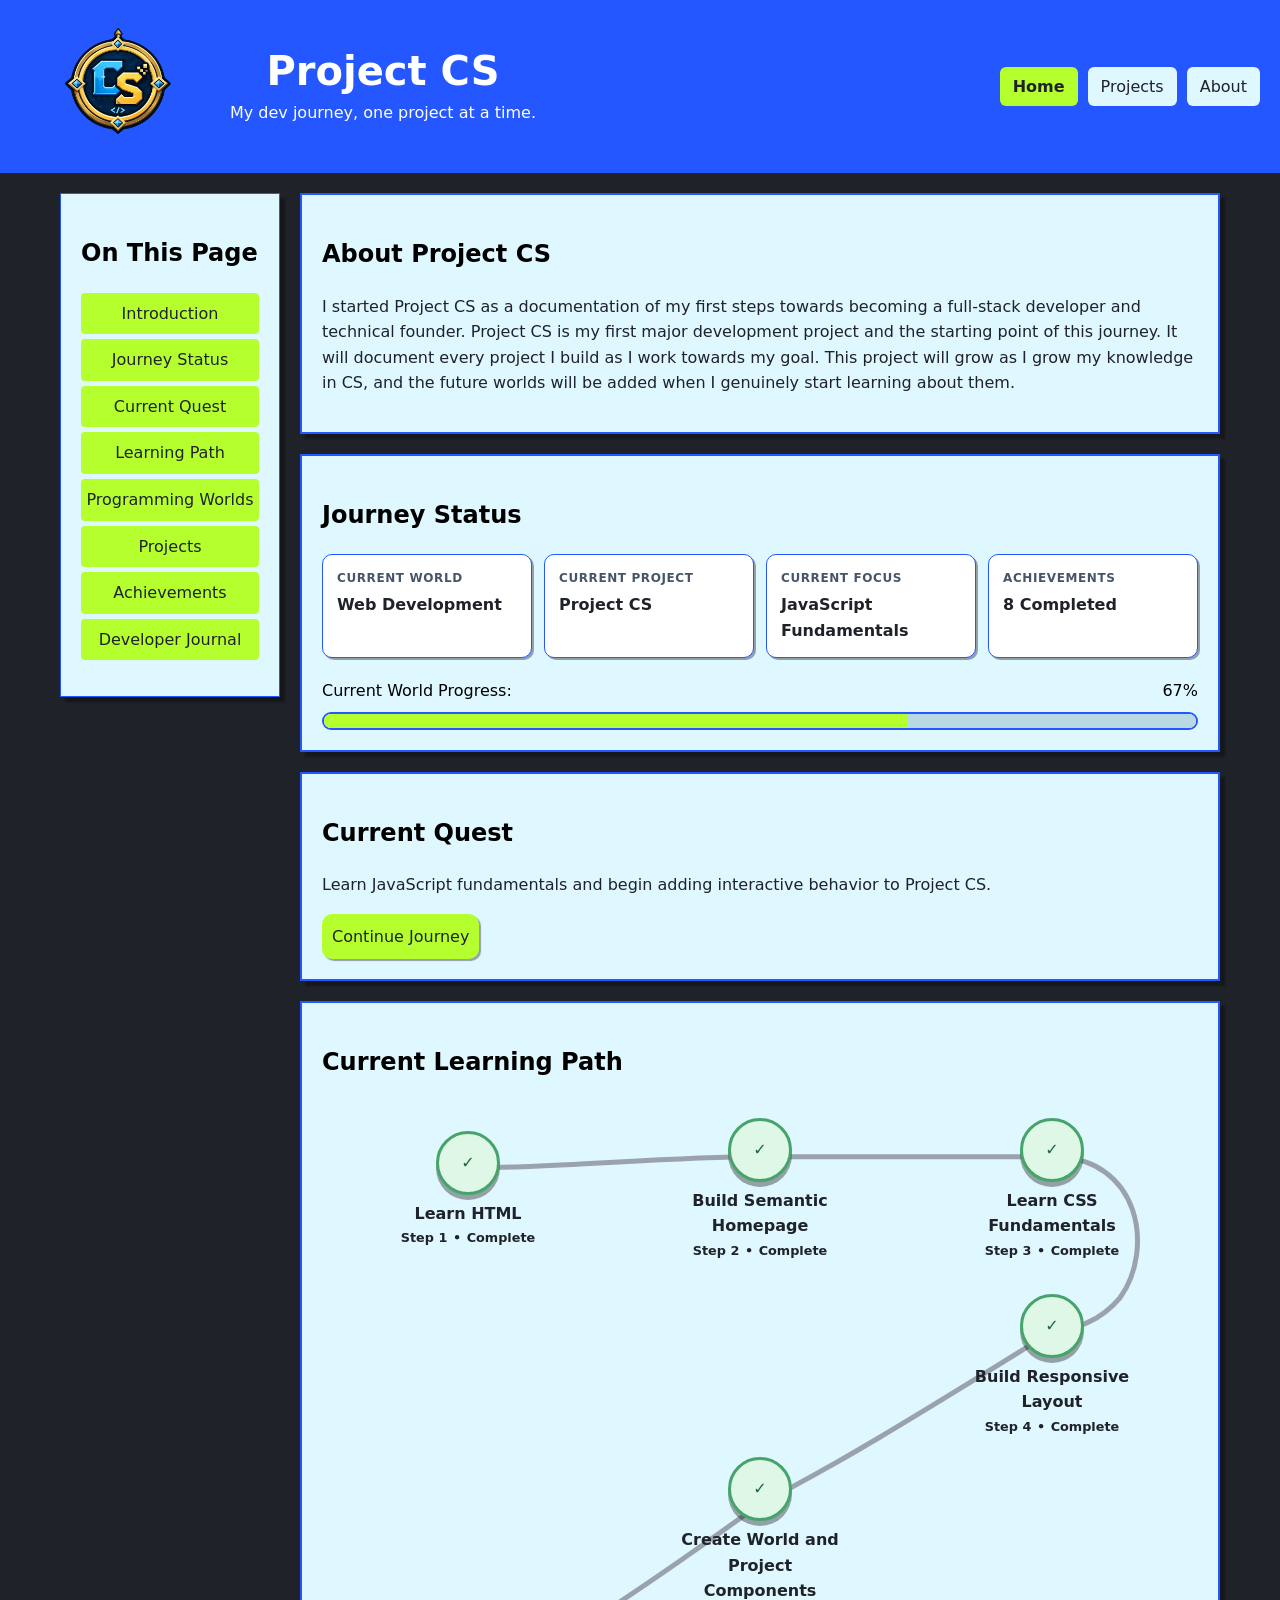
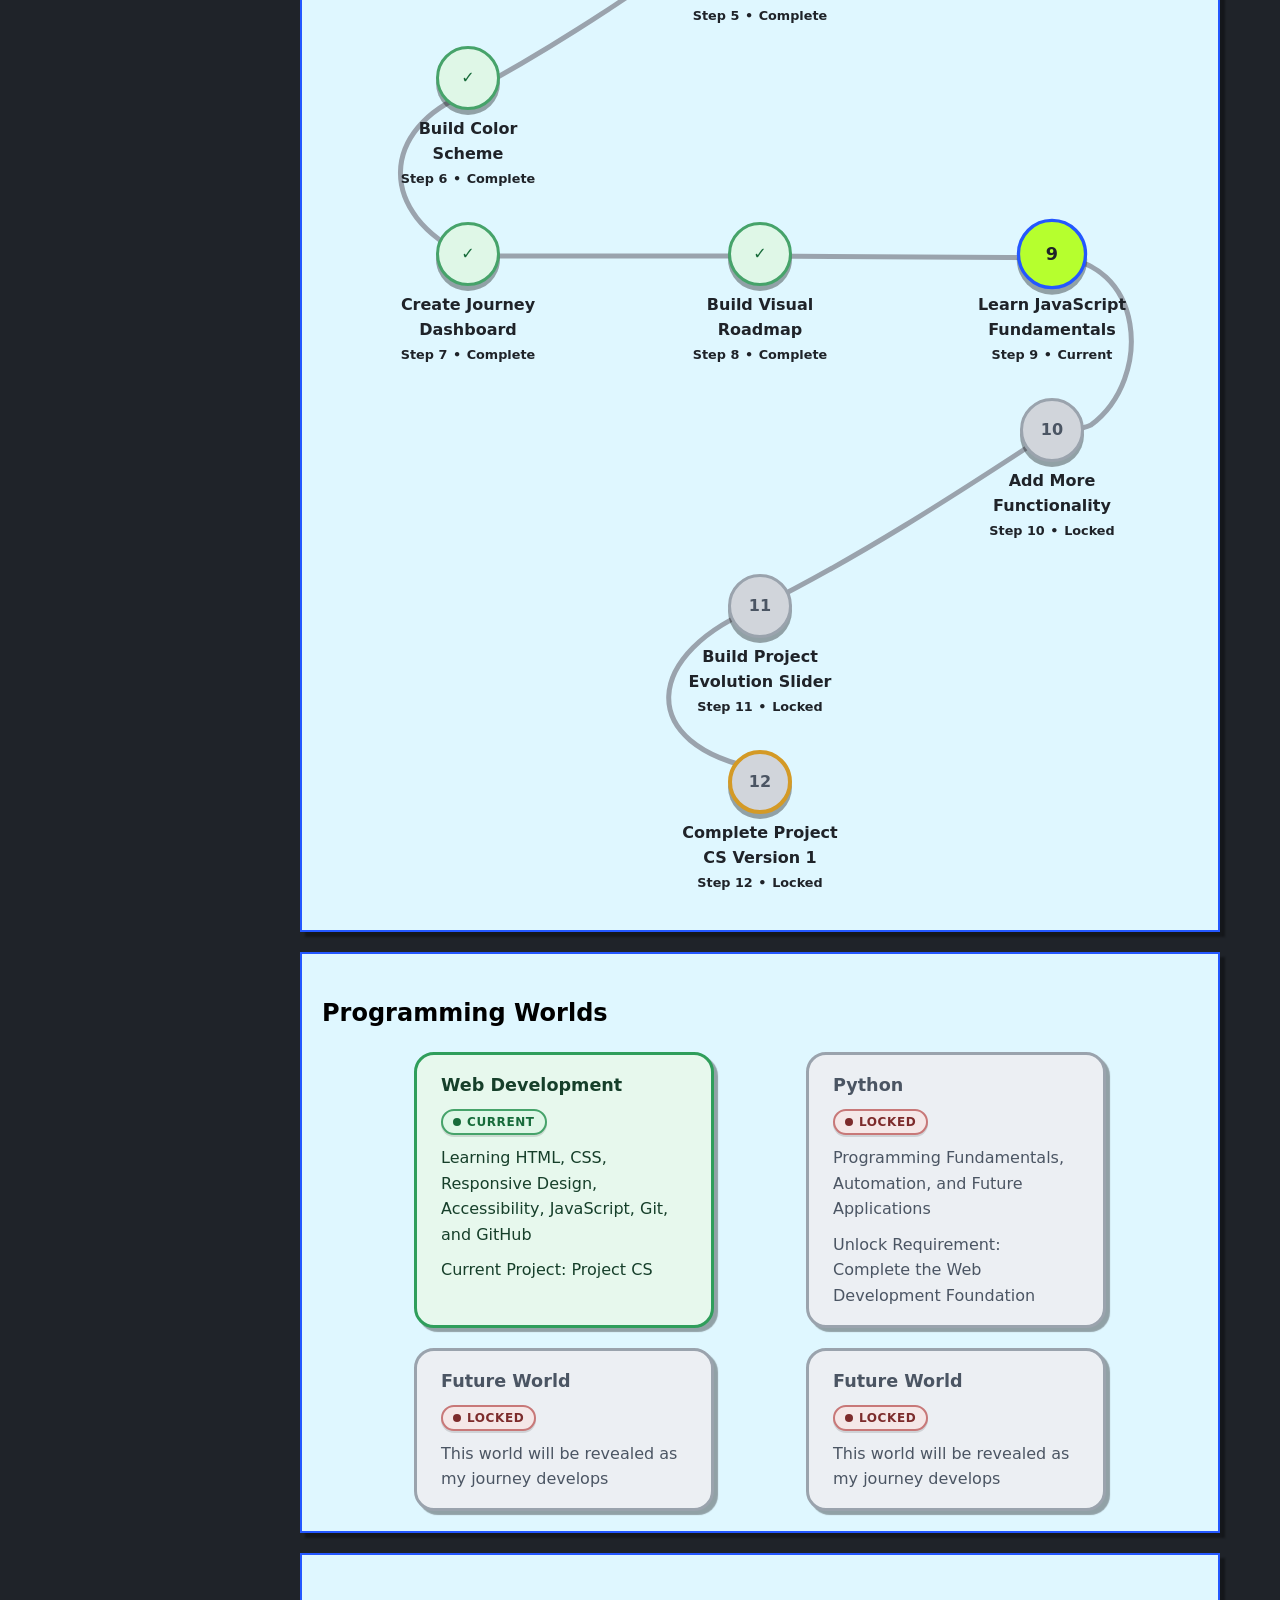
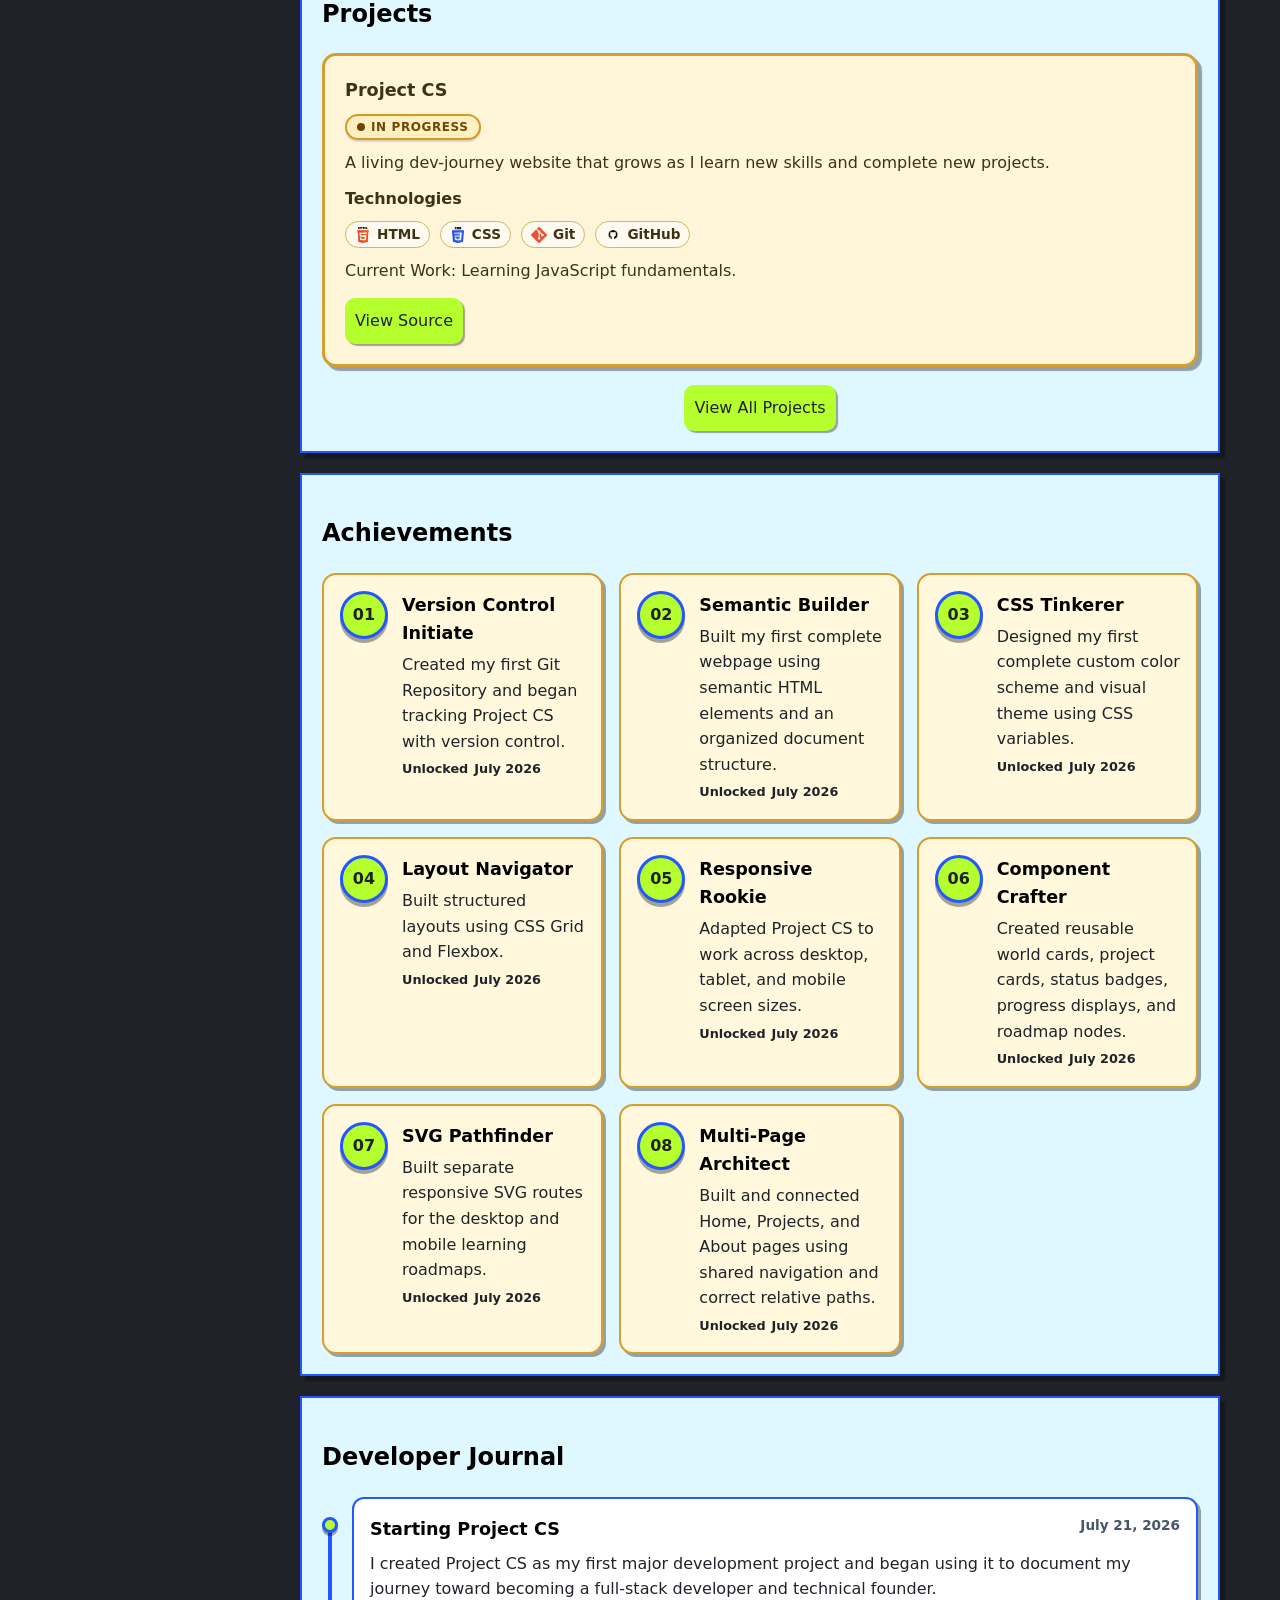
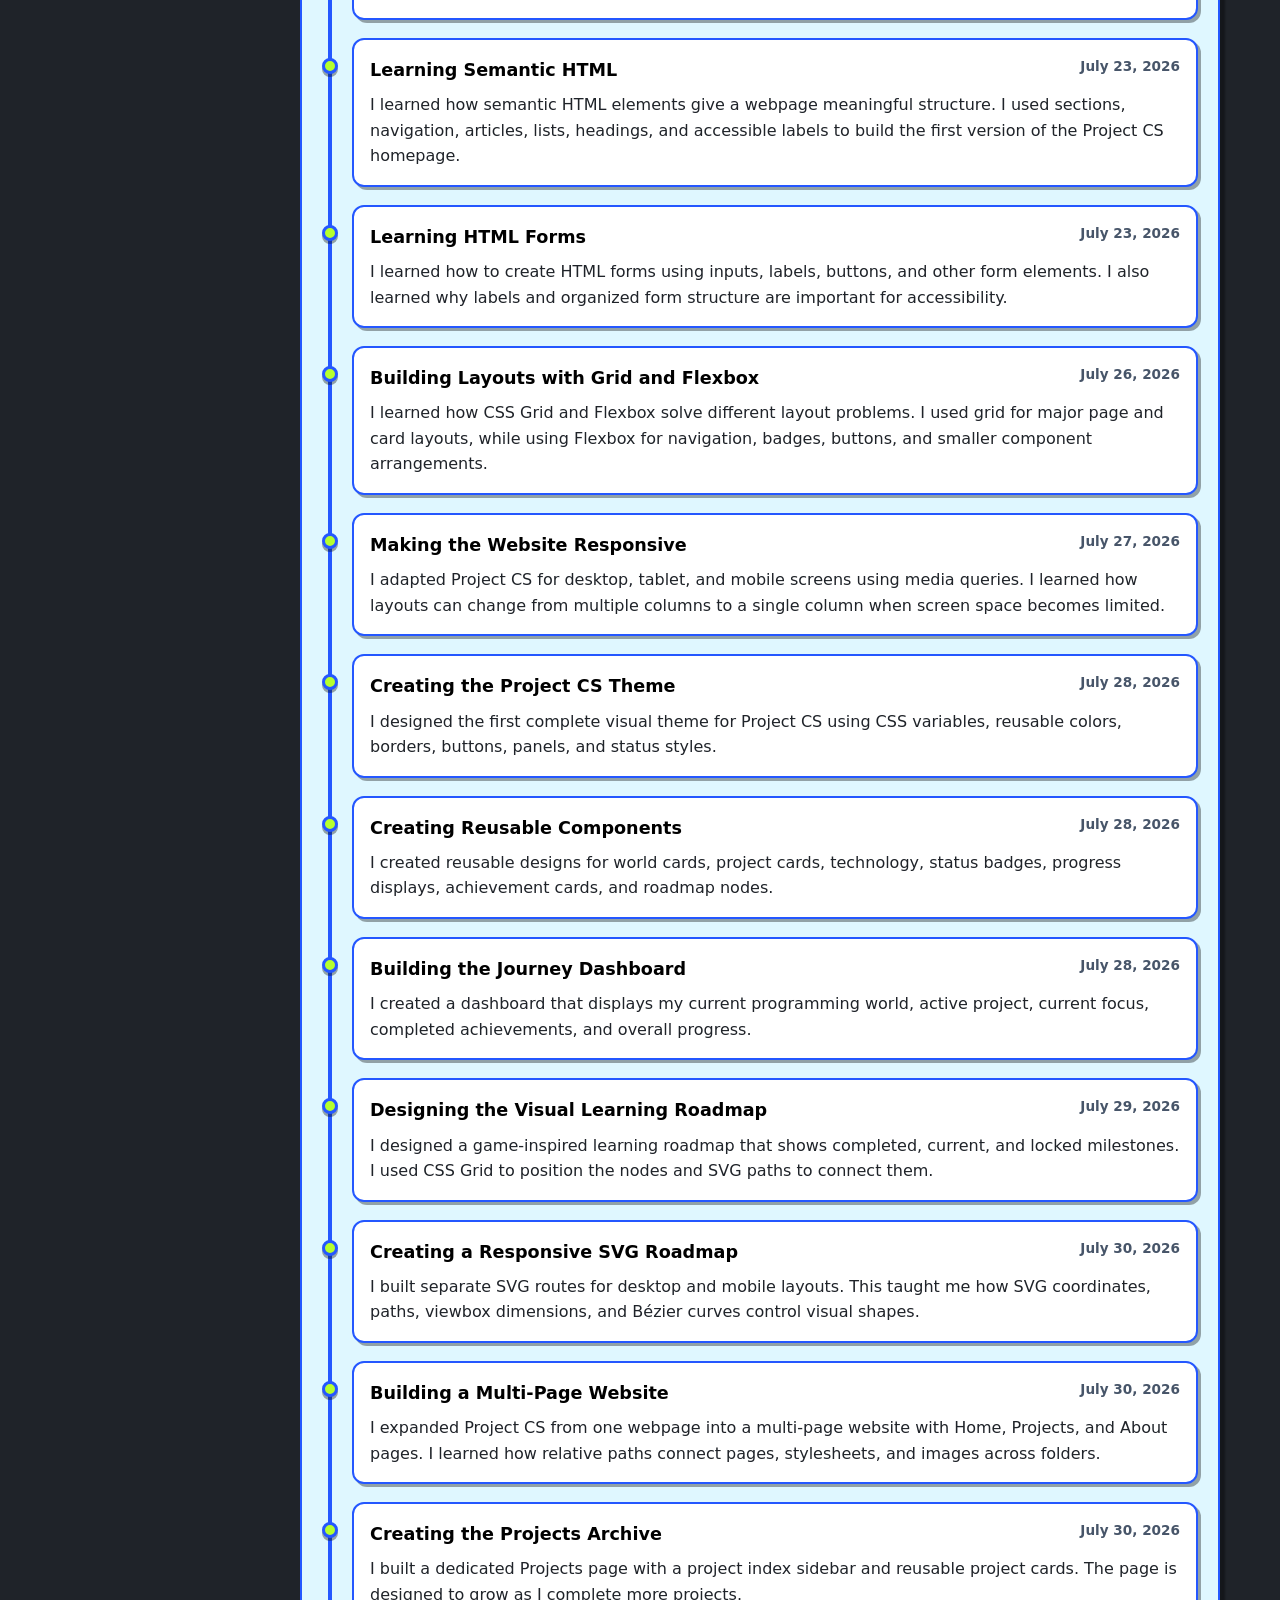
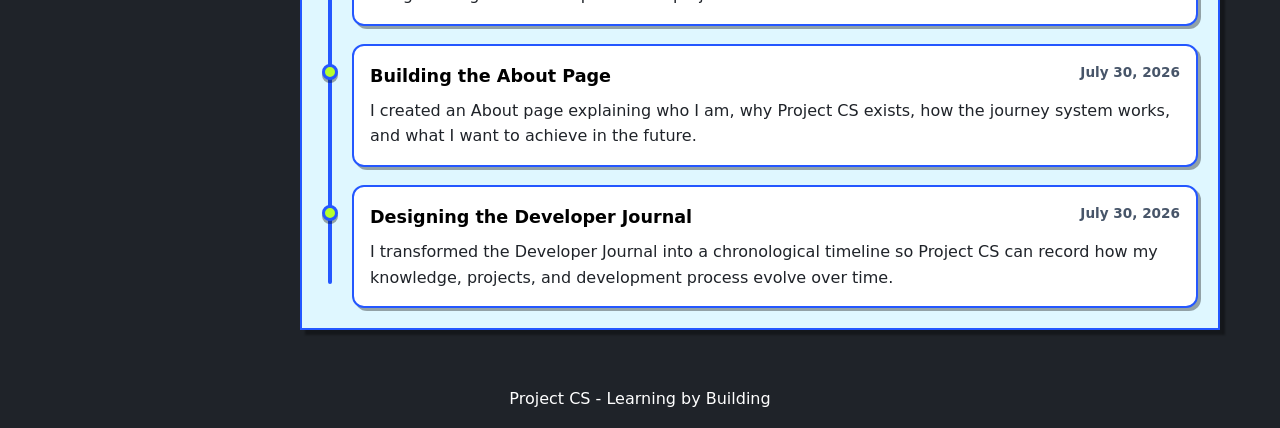
==== index.html @ 3946f55a "Working on making homepage fully data-driven." ====
<!doctype html>
<html lang="en">
  <head>
    <meta charset="UTF-8" />
    <meta name="viewport" content="width=device-width, initial-scale=1.0" />
    <link rel="stylesheet" href="css/style.css" />
    <script src="js/main.js" defer></script>
    <title>Project CS - Home</title>
  </head>
  <body>
    <a class="skip-link" href="#main-content">Skip to main content</a>
    <header class="site-header">
      <div class="brand-wrapper">
        <img
          src="assets/images/project-cs-logo.png"
          alt="Project CS Logo"
          class="logo"
        />
        <div class="brand-text">
          <h1 class="site-title">Project CS</h1>
          <p>My dev journey, one project at a time.</p>
        </div>
      </div>
      <nav aria-label="Primary Navigation" class="primary-nav">
        <a href="index.html" aria-current="page">Home</a>
        <a href="pages/projects.html">Projects</a>
        <a href="pages/about.html">About</a>
      </nav>
    </header>
    <div class="page-layout">
      <aside class="sidebar">
        <h2>On This Page</h2>
        <nav aria-label="On this page">
          <ul>
            <li><a href="#introduction">Introduction</a></li>
            <li><a href="#journey-status">Journey Status</a></li>
            <li><a href="#current-quest">Current Quest</a></li>
            <li><a href="#learning-path">Learning Path</a></li>
            <li><a href="#worlds">Programming Worlds</a></li>
            <li><a href="#projects">Projects</a></li>
            <li><a href="#achievements">Achievements</a></li>
            <li><a href="#developer-journal">Developer Journal</a></li>
          </ul>
        </nav>
      </aside>

      <main id="main-content">
        <section id="introduction" class="panel">
          <h2>About Project CS</h2>
          <p>
            I started Project CS as a documentation of my first steps towards
            becoming a full-stack developer and technical founder. Project CS is
            my first major development project and the starting point of this
            journey. It will document every project I build as I work towards my
            goal. This project will grow as I grow my knowledge in CS, and the
            future worlds will be added when I genuinely start learning about
            them.
          </p>
        </section>

        <section id="journey-status" class="panel">
          <h2>Journey Status</h2>
          <dl class="status-grid">
            <div class="status-item">
              <dt>Current World</dt>
              <dd id="current-world">Web Development</dd>
            </div>
            <div class="status-item">
              <dt>Current Project</dt>
              <dd id="current-project">Project CS</dd>
            </div>
            <div class="status-item">
              <dt>Current Focus</dt>
              <dd id="current-focus">JavaScript Fundamentals</dd>
            </div>
            <div class="status-item">
              <dt>Achievements</dt>
              <dd id="achievement-count">8 Completed</dd>
            </div>
          </dl>

          <div class="progress-block">
            <div class="progress-heading">
              <label for="current-world-progress">Current World Progress:</label
              ><!--Prettier Formatting is wierd here-->
              <span id="progress-label">67%</span>
            </div>

            <progress id="current-world-progress" value="67" max="100">
              67%
            </progress>
          </div>
        </section>

        <section id="current-quest" class="panel">
          <h2>Current Quest</h2>
          <p id="current-quest-text">
            Build a chronological developer journal that records what I learn
            and create.
          </p>
          <a id="current-quest-link" href="#learning-path" class="btn">Continue Journey</a>
        </section>

        <section id="learning-path" class="panel">
          <h2>Current Learning Path</h2>

          <div class="roadmap-stage">
            <svg
              class="roadmap-path roadmap-path-desktop"
              aria-hidden="true"
              viewBox="0 0 900 900"
              preserveAspectRatio="none"
            >
              <path
                class="roadmap-route"
                vector-effect="non-scaling-stroke"
                d="
                    M 150 42

                    C 250 42, 350 35, 450 35
                    C 550 35, 650 35, 750 35

                    C 842 35, 855 95, 820 125
                    C 800 140, 775 145, 750 147

                    C 650 185, 550 225, 450 257

                    C 350 302, 250 345, 150 378

                    C 60 400, 55 455, 150 482

                    L 450 482
                    L 750 483

                    C 845 483, 855 560, 790 590
                    C 775 594, 760 594, 750 594

                    C 650 635, 550 675, 450 706

                    C 330 735, 320 795, 450 810"
              ></path>
            </svg>
            <svg
              class="roadmap-path roadmap-path-mobile"
              aria-hidden="true"
              viewBox="0 0 300 2112"
              preserveAspectRatio="none"
            >
              <path
                class="roadmap-route roadmap-route-mobile"
                vector-effect="non-scaling-stroke"
                d="
                  M 95 32

                  C 20 32, 20 208, 150 208

                  C 280 208, 280 384, 205 384

                  C 280 384, 280 560, 205 560

                  C 280 560, 280 736, 150 736

                  C 20 736, 20 912, 95 912

                  C 20 912, 20 1088, 95 1088

                  C 20 1088, 20 1264, 150 1264

                  C 280 1264, 280 1440, 205 1440

                  C 280 1440, 280 1616, 205 1616

                  C 280 1616, 280 1792, 150 1792

                  C 20 1792, 20 1968, 150 1968
                "
              ></path>
            </svg>
            <ol class="learning-roadmap">
              <li class="path-step path-complete path-left">
                <span class="path-marker" aria-hidden="true">✓</span>

                <div class="path-content">
                  <p class="path-title">Learn HTML</p>

                  <p class="path-meta">
                    <span>Step 1</span>
                    <span aria-hidden="true">•</span>
                    <span class="path-status">Complete</span>
                  </p>
                </div>
              </li>

              <li class="path-step path-complete path-center">
                <span class="path-marker" aria-hidden="true">✓</span>

                <div class="path-content">
                  <p class="path-title">Build Semantic Homepage</p>

                  <p class="path-meta">
                    <span>Step 2</span>
                    <span aria-hidden="true">•</span>
                    <span class="path-status">Complete</span>
                  </p>
                </div>
              </li>

              <li class="path-step path-complete path-right">
                <span class="path-marker" aria-hidden="true">✓</span>

                <div class="path-content">
                  <p class="path-title">Learn CSS Fundamentals</p>

                  <p class="path-meta">
                    <span>Step 3</span>
                    <span aria-hidden="true">•</span>
                    <span class="path-status">Complete</span>
                  </p>
                </div>
              </li>

              <li class="path-step path-complete path-right">
                <span class="path-marker" aria-hidden="true">✓</span>

                <div class="path-content">
                  <p class="path-title">Build Responsive Layout</p>

                  <p class="path-meta">
                    <span>Step 4</span>
                    <span aria-hidden="true">•</span>
                    <span class="path-status">Complete</span>
                  </p>
                </div>
              </li>

              <li class="path-step path-complete path-center">
                <span class="path-marker" aria-hidden="true">✓</span>

                <div class="path-content">
                  <p class="path-title">Create World and Project Components</p>

                  <p class="path-meta">
                    <span>Step 5</span>
                    <span aria-hidden="true">•</span>
                    <span class="path-status">Complete</span>
                  </p>
                </div>
              </li>

              <li class="path-step path-complete path-left">
                <span class="path-marker" aria-hidden="true">✓</span>

                <div class="path-content">
                  <p class="path-title">Build Color Scheme</p>

                  <p class="path-meta">
                    <span>Step 6</span>
                    <span aria-hidden="true">•</span>
                    <span class="path-status">Complete</span>
                  </p>
                </div>
              </li>

              <li class="path-step path-complete path-left">
                <span class="path-marker" aria-hidden="true">✓</span>

                <div class="path-content">
                  <p class="path-title">Create Journey Dashboard</p>

                  <p class="path-meta">
                    <span>Step 7</span>
                    <span aria-hidden="true">•</span>
                    <span class="path-status">Complete</span>
                  </p>
                </div>
              </li>

              <li class="path-step path-complete path-center">
                <span class="path-marker" aria-hidden="true">✓</span>

                <div class="path-content">
                  <p class="path-title">Build Visual Roadmap</p>

                  <p class="path-meta">
                    <span>Step 8</span>
                    <span aria-hidden="true">•</span>
                    <span class="path-status">Complete</span>
                  </p>
                </div>
              </li>

              <li class="path-step path-current path-right" aria-current="step">
                <span class="path-marker" aria-hidden="true">9</span>

                <div class="path-content">
                  <p class="path-title">Learn JavaScript Fundamentals</p>

                  <p class="path-meta">
                    <span>Step 9</span>
                    <span aria-hidden="true">•</span>
                    <span class="path-status">Current</span>
                  </p>
                </div>
              </li>

              <li class="path-step path-locked path-right">
                <span class="path-marker" aria-hidden="true">10</span>

                <div class="path-content">
                  <p class="path-title">Add More Functionality</p>

                  <p class="path-meta">
                    <span>Step 10</span>
                    <span aria-hidden="true">•</span>
                    <span class="path-status">Locked</span>
                  </p>
                </div>
              </li>

              <li class="path-step path-locked path-center">
                <span class="path-marker" aria-hidden="true">11</span>

                <div class="path-content">
                  <p class="path-title">Build Project Evolution Slider</p>

                  <p class="path-meta">
                    <span>Step 11</span>
                    <span aria-hidden="true">•</span>
                    <span class="path-status">Locked</span>
                  </p>
                </div>
              </li>

              <li class="path-step path-locked path-center path-final">
                <span class="path-marker" aria-hidden="true">12</span>

                <div class="path-content">
                  <p class="path-title">Complete Project CS Version 1</p>

                  <p class="path-meta">
                    <span>Step 12</span>
                    <span aria-hidden="true">•</span>
                    <span class="path-status">Locked</span>
                  </p>
                </div>
              </li>
            </ol>
          </div>
        </section>

        <section id="worlds" class="panel">
          <h2>Programming Worlds</h2>
          <ul class="worlds-list">
            <li class="world-panel world-current">
              <h3>Web Development</h3>
              <span class="status-badge status-current">Current</span>
              <p>
                Learning HTML, CSS, Responsive Design, Accessibility,
                JavaScript, Git, and GitHub
              </p>
              <p class="world-detail">Current Project: Project CS</p>
            </li>
            <!-- Add Locked image to locked worlds through javascript -->
            <li class="world-panel world-locked">
              <h3>Python</h3>
              <span class="status-badge status-locked">Locked</span>
              <p>
                Programming Fundamentals, Automation, and Future Applications
              </p>
              <p class="world-detail">
                Unlock Requirement: Complete the Web Development Foundation
              </p>
            </li>
            <li class="world-panel world-locked">
              <h3>Future World</h3>
              <span class="status-badge status-locked">Locked</span>
              <p class="world-detail">
                This world will be revealed as my journey develops
              </p>
            </li>
            <li class="world-panel world-locked">
              <h3>Future World</h3>
              <span class="status-badge status-locked">Locked</span>
              <p class="world-detail">
                This world will be revealed as my journey develops
              </p>
            </li>
          </ul>
        </section>

        <section id="projects" class="panel">
          <h2>Projects</h2>
          <div class="projects-grid">
            <article class="project-card">
              <h3>Project CS</h3>
              <span class="status-badge status-progress">In Progress</span>
              <p>
                A living dev-journey website that grows as I learn new skills
                and complete new projects.
              </p>
              <h4>Technologies</h4>
              <ul class="tech-list">
                <li class="tech-tag">
                  <img
                    src="assets/images/html-logo.png"
                    class="tech-icon"
                    alt=""
                  />
                  HTML
                </li>
                <li class="tech-tag">
                  <img
                    src="assets/images/css-logo.png"
                    class="tech-icon"
                    alt=""
                  />
                  CSS
                </li>
                <!--Javascript will be added later-->
                <li class="tech-tag">
                  <img
                    src="assets/images/git-logo.png"
                    class="tech-icon"
                    alt=""
                  />
                  Git
                </li>
                <li class="tech-tag">
                  <img
                    src="assets/images/github-logo.png"
                    class="tech-icon"
                    alt=""
                  />
                  GitHub
                </li>
              </ul>
              <p id="current-work">Current Work: Learning JavaScript Fundamentals</p>
              <div class="project-actions">
                <a
                  href="https://github.com/vedthebred/Project-CS"
                  class="btn"
                  target="_blank"
                  rel="noopener noreferrer"
                  >View Source</a
                >
              </div>
            </article>
          </div>
          <div class="project-section-actions">
            <a href="pages/projects.html" class="btn">View All Projects</a>
          </div>
        </section>

        <section id="achievements" class="panel">
          <h2>Achievements</h2>
          <ul class="achievement-grid">
            <li class="achievement-card">
              <span class="achievement-emblem" aria-hidden="true">01</span>

              <div class="achievement-content">
                <h3>Version Control Initiate</h3>
                <p>
                  Created my first Git Repository and began tracking Project CS
                  with version control.
                </p>

                <p class="achievement-meta">
                  <span>Unlocked</span>
                  <time datetime="2026-07">July 2026</time>
                </p>
              </div>
            </li>

            <li class="achievement-card">
              <span class="achievement-emblem" aria-hidden="true">02</span>

              <div class="achievement-content">
                <h3>Semantic Builder</h3>
                <p>
                  Built my first complete webpage using semantic HTML elements
                  and an organized document structure.
                </p>

                <p class="achievement-meta">
                  <span>Unlocked</span>
                  <time datetime="2026-07">July 2026</time>
                </p>
              </div>
            </li>

            <li class="achievement-card">
              <span class="achievement-emblem" aria-hidden="true">03</span>

              <div class="achievement-content">
                <h3>CSS Tinkerer</h3>
                <p>
                  Designed my first complete custom color scheme and visual
                  theme using CSS variables.
                </p>

                <p class="achievement-meta">
                  <span>Unlocked</span>
                  <time datetime="2026-07">July 2026</time>
                </p>
              </div>
            </li>

            <li class="achievement-card">
              <span class="achievement-emblem" aria-hidden="true">04</span>

              <div class="achievement-content">
                <h3>Layout Navigator</h3>
                <p>Built structured layouts using CSS Grid and Flexbox.</p>

                <p class="achievement-meta">
                  <span>Unlocked</span>
                  <time datetime="2026-07">July 2026</time>
                </p>
              </div>
            </li>

            <li class="achievement-card">
              <span class="achievement-emblem" aria-hidden="true">05</span>

              <div class="achievement-content">
                <h3>Responsive Rookie</h3>
                <p>
                  Adapted Project CS to work across desktop, tablet, and mobile
                  screen sizes.
                </p>

                <p class="achievement-meta">
                  <span>Unlocked</span>
                  <time datetime="2026-07">July 2026</time>
                </p>
              </div>
            </li>

            <li class="achievement-card">
              <span class="achievement-emblem" aria-hidden="true">06</span>

              <div class="achievement-content">
                <h3>Component Crafter</h3>
                <p>
                  Created reusable world cards, project cards, status badges,
                  progress displays, and roadmap nodes.
                </p>

                <p class="achievement-meta">
                  <span>Unlocked</span>
                  <time datetime="2026-07">July 2026</time>
                </p>
              </div>
            </li>

            <li class="achievement-card">
              <span class="achievement-emblem" aria-hidden="true">07</span>

              <div class="achievement-content">
                <h3>SVG Pathfinder</h3>
                <p>
                  Built separate responsive SVG routes for the desktop and
                  mobile learning roadmaps.
                </p>

                <p class="achievement-meta">
                  <span>Unlocked</span>
                  <time datetime="2026-07">July 2026</time>
                </p>
              </div>
            </li>

            <li class="achievement-card">
              <span class="achievement-emblem" aria-hidden="true">08</span>

              <div class="achievement-content">
                <h3>Multi-Page Architect</h3>

                <p>
                  Built and connected Home, Projects, and About pages using
                  shared navigation and correct relative paths.
                </p>

                <p class="achievement-meta">
                  <span>Unlocked</span>
                  <time datetime="2026-07">July 2026</time>
                </p>
              </div>
            </li>
          </ul>
        </section>

        <section id="developer-journal" class="panel">
          <h2>Developer Journal</h2>
          <ol class="journal-list">
            <li class="journal-item">
              <span class="journal-marker" aria-hidden="true"></span>

              <article class="journal-entry">
                <div class="journal-heading">
                  <h3>Starting Project CS</h3>
                  <time datetime="2026-07-21">July 21, 2026</time>
                </div>

                <p>
                  I created Project CS as my first major development project and
                  began using it to document my journey toward becoming a
                  full-stack developer and technical founder.
                </p>
              </article>
            </li>

            <li class="journal-item">
              <span class="journal-marker" aria-hidden="true"></span>

              <article class="journal-entry">
                <div class="journal-heading">
                  <h3>Learning Semantic HTML</h3>
                  <time datetime="2026-07-23">July 23, 2026</time>
                </div>

                <p>
                  I learned how semantic HTML elements give a webpage meaningful
                  structure. I used sections, navigation, articles, lists,
                  headings, and accessible labels to build the first version of
                  the Project CS homepage.
                </p>
              </article>
            </li>

            <li class="journal-item">
              <span class="journal-marker" aria-hidden="true"></span>

              <article class="journal-entry">
                <div class="journal-heading">
                  <h3>Learning HTML Forms</h3>
                  <time datetime="2026-07-23">July 23, 2026</time>
                </div>

                <p>
                  I learned how to create HTML forms using inputs, labels,
                  buttons, and other form elements. I also learned why labels
                  and organized form structure are important for accessibility.
                </p>
              </article>
            </li>

            <li class="journal-item">
              <span class="journal-marker" aria-hidden="true"></span>

              <article class="journal-entry">
                <div class="journal-heading">
                  <h3>Building Layouts with Grid and Flexbox</h3>
                  <time datetime="2026-07-26">July 26, 2026</time>
                </div>

                <p>
                  I learned how CSS Grid and Flexbox solve different layout
                  problems. I used grid for major page and card layouts, while
                  using Flexbox for navigation, badges, buttons, and smaller
                  component arrangements.
                </p>
              </article>
            </li>

            <li class="journal-item">
              <span class="journal-marker" aria-hidden="true"></span>

              <article class="journal-entry">
                <div class="journal-heading">
                  <h3>Making the Website Responsive</h3>
                  <time datetime="2026-07-27">July 27, 2026</time>
                </div>

                <p>
                  I adapted Project CS for desktop, tablet, and mobile screens
                  using media queries. I learned how layouts can change from
                  multiple columns to a single column when screen space becomes
                  limited.
                </p>
              </article>
            </li>

            <li class="journal-item">
              <span class="journal-marker" aria-hidden="true"></span>

              <article class="journal-entry">
                <div class="journal-heading">
                  <h3>Creating the Project CS Theme</h3>
                  <time datetime="2026-07-28">July 28, 2026</time>
                </div>

                <p>
                  I designed the first complete visual theme for Project CS
                  using CSS variables, reusable colors, borders, buttons,
                  panels, and status styles.
                </p>
              </article>
            </li>

            <li class="journal-item">
              <span class="journal-marker" aria-hidden="true"></span>

              <article class="journal-entry">
                <div class="journal-heading">
                  <h3>Creating Reusable Components</h3>
                  <time datetime="2026-07-28">July 28, 2026</time>
                </div>

                <p>
                  I created reusable designs for world cards, project cards,
                  technology, status badges, progress displays, achievement
                  cards, and roadmap nodes.
                </p>
              </article>
            </li>

            <li class="journal-item">
              <span class="journal-marker" aria-hidden="true"></span>

              <article class="journal-entry">
                <div class="journal-heading">
                  <h3>Building the Journey Dashboard</h3>
                  <time datetime="2026-07-28">July 28, 2026</time>
                </div>

                <p>
                  I created a dashboard that displays my current programming
                  world, active project, current focus, completed achievements,
                  and overall progress.
                </p>
              </article>
            </li>

            <li class="journal-item">
              <span class="journal-marker" aria-hidden="true"></span>

              <article class="journal-entry">
                <div class="journal-heading">
                  <h3>Designing the Visual Learning Roadmap</h3>
                  <time datetime="2026-07-29">July 29, 2026</time>
                </div>

                <p>
                  I designed a game-inspired learning roadmap that shows
                  completed, current, and locked milestones. I used CSS Grid to
                  position the nodes and SVG paths to connect them.
                </p>
              </article>
            </li>

            <li class="journal-item">
              <span class="journal-marker" aria-hidden="true"></span>

              <article class="journal-entry">
                <div class="journal-heading">
                  <h3>Creating a Responsive SVG Roadmap</h3>
                  <time datetime="2026-07-30">July 30, 2026</time>
                </div>

                <p>
                  I built separate SVG routes for desktop and mobile layouts.
                  This taught me how SVG coordinates, paths, viewbox dimensions,
                  and Bézier curves control visual shapes.
                </p>
              </article>
            </li>

            <li class="journal-item">
              <span class="journal-marker" aria-hidden="true"></span>

              <article class="journal-entry">
                <div class="journal-heading">
                  <h3>Building a Multi-Page Website</h3>
                  <time datetime="2026-07-30">July 30, 2026</time>
                </div>

                <p>
                  I expanded Project CS from one webpage into a multi-page
                  website with Home, Projects, and About pages. I learned how
                  relative paths connect pages, stylesheets, and images across
                  folders.
                </p>
              </article>
            </li>

            <li class="journal-item">
              <span class="journal-marker" aria-hidden="true"></span>

              <article class="journal-entry">
                <div class="journal-heading">
                  <h3>Creating the Projects Archive</h3>
                  <time datetime="2026-07-30">July 30, 2026</time>
                </div>

                <p>
                  I built a dedicated Projects page with a project index sidebar
                  and reusable project cards. The page is designed to grow as I
                  complete more projects.
                </p>
              </article>
            </li>

            <li class="journal-item">
              <span class="journal-marker" aria-hidden="true"></span>

              <article class="journal-entry">
                <div class="journal-heading">
                  <h3>Building the About Page</h3>
                  <time datetime="2026-07-30">July 30, 2026</time>
                </div>

                <p>
                  I created an About page explaining who I am, why Project CS
                  exists, how the journey system works, and what I want to
                  achieve in the future.
                </p>
              </article>
            </li>

            <li class="journal-item">
              <span class="journal-marker" aria-hidden="true"></span>

              <article class="journal-entry">
                <div class="journal-heading">
                  <h3>Designing the Developer Journal</h3>
                  <time datetime="2026-07-30">July 30, 2026</time>
                </div>

                <p>
                  I transformed the Developer Journal into a chronological
                  timeline so Project CS can record how my knowledge, projects,
                  and development process evolve over time.
                </p>
              </article>
            </li>
          </ol>
        </section>
      </main>
    </div>

    <footer>
      <p>Project CS - Learning by Building</p>
    </footer>
  </body>
</html>
---- css/style.css ----
:root {
  --main-text: #1f2329;
  --main-button: #b6ff2e;
  --button-hover: #2457ff;
  --background-color: #1f2329;
  --panel-background: #dff7ff;
  --shadow-color: rgba(0, 0, 0, 0.35);
  --panel-border-color: #2457ff;
  --current-world-background: #e7f8ed;
  --current-world-border: #2f9e5b;
  --unlocked-world-background: #edf4ff;
  --unlocked-world-border: #5b7fbd;
  --locked-world-background: #eceff3;
  --locked-world-border: #9aa3ad;
  --project-background: #fff5d9;
  --project-border: #d69e2e;
  --header-background: #2457ff;
  --header-text: #ffffff;
  --nav-hover-background: #1f2329;
  --nav-hover-text: #ffffff;
  --progress-track: #b8d8e3;
  --progress-fill: #b6ff2e;
  --progress-border: #2457ff;
  --roadmap-route: #9aa3ad;
  --roadmap-route-complete: #2457ff;
  --final-step-border: #d49a26;
}

*,
*::before,
*::after {
  box-sizing: border-box;
}

.site-header h1,
.site-header p {
  color: var(--header-text);
}

body {
  background-color: var(--background-color);
  font-family: system-ui, Arial, sans-serif;
  line-height: 1.6;
  margin: 0;
}

h1 {
  color: var(--main-text);
  font-size: 2.5rem;
}

h2 {
  font-size: 1.5rem;
}

h3 {
  font-size: 1.1rem;
}

p {
  color: var(--main-text);
  font-size: 1rem;
}

footer {
  text-align: center;
}

a {
  color: var(--main-text);
  text-decoration: none;
}

.panel {
  background-color: var(--panel-background);
  padding: 20px;
  margin: 0 0 20px;
  border: 2px solid var(--panel-border-color);
  box-shadow: 5px 5px 2px var(--shadow-color);
}

.page-layout {
  display: grid;
  grid-template-columns: 220px 1fr;
  gap: 20px;
  max-width: 1200px;
  margin: 0 auto;
  padding: 20px;
}

.sidebar {
  background-color: var(--panel-background);
  padding: 20px;
  border: 1px solid var(--panel-border-color);
  box-shadow: 5px 5px 2px var(--shadow-color);
  position: sticky;
  top: 10px;
  align-self: start;
}

.sidebar ul {
  list-style: none;
  padding: 0;
}

.primary-nav {
  display: flex;
  justify-content: center;
  flex-wrap: wrap;
  gap: 10px;
}

.primary-nav a {
  text-decoration: none;
  border: 1px solid transparent;
  border-radius: 6px;
  padding: 6px 12px;
  background-color: var(--panel-background);
  color: var(--main-text);
  transition:
    background-color 0.2s ease,
    transform 0.2s ease;
}

.primary-nav a:hover {
  background-color: var(--nav-hover-background);
  color: var(--nav-hover-text);
  transform: scale(1.1);
}

.primary-nav a:focus-visible {
  outline: 2px solid black;
  outline-offset: 2px;
  transform: scale(1.1);
}

.primary-nav a[aria-current="page"] {
  font-weight: bold;
  background-color: var(--main-button);
}

.primary-nav a:active {
  background-color: #243827;
}

.site-title {
  margin: 0;
  color: var(--header-text);
  font-size: 2.5rem;
  font-weight: 700;
  line-height: 1.2;
}

.site-header {
  display: flex;
  justify-content: space-between;
  align-items: center;
  gap: 20px;
  flex-wrap: wrap;
  padding: 20px;
  background-color: var(--header-background);
}

.brand-text {
  display: flex;
  flex-direction: column;
  justify-content: center;
  gap: 5px;
}

.logo {
  width: 200px;
  max-width: 100%;
  height: auto;
}

.brand-wrapper {
  display: flex;
  flex-wrap: wrap;
  align-items: center;
  gap: 10px;
  text-align: center;
}

.brand-text > * {
  margin: 0;
}

.sidebar a {
  display: block;
  padding: 8px 0;
  text-decoration: none;
  color: var(--main-text);
  border-radius: 4px;
  background-color: var(--main-button);
  text-align: center;
  margin-bottom: 5px;
  transition:
    background-color 0.2s ease,
    transform 0.2s ease;
}

.sidebar a:hover {
  background-color: var(--button-hover);
  color: white;
  transform: scale(1.1);
}

.sidebar a:focus-visible {
  outline: 2px solid black;
  outline-offset: 2px;
  transform: scale(1.1);
}

.sidebar a:active {
  background-color: #243827;
}

.btn {
  background-color: var(--main-button);
  color: var(--main-text);
  padding: 10px 10px;
  border: none;
  border-radius: 10px;
  font: inherit;
  cursor: pointer;
  transition:
    background-color 0.2s ease,
    transform 0.2s ease;
  box-shadow: 2px 2px 1px var(--shadow-color);
  display: inline-flex;
  align-items: center;
  justify-content: center;
}

.btn:not(:disabled):hover {
  background-color: var(--button-hover);
  color: white;
  transform: scale(1.1);
}

.btn:focus-visible {
  outline: 2px solid black;
  outline-offset: 2px;
  transform: scale(1.1);
}

.btn:not(:disabled):active {
  background-color: #243827;
}

.btn:disabled {
  opacity: 50%;
  cursor: not-allowed;
  transform: none;
}

.worlds-list {
  display: grid;
  grid-template-columns: repeat(2, minmax(0, 300px));
  justify-content: space-evenly;
  row-gap: 20px;
  column-gap: 0;
  list-style: none;
  margin: 0;
  padding: 0;
}

.world-panel {
  display: flex;
  flex-direction: column;
  align-items: flex-start;
  justify-content: flex-start;
  text-align: left;
  padding: 16px 24px;
  border: 3px solid black;
  border-radius: 20px;
  background-color: #9d00ff;
  color: white;
  box-shadow: 4px 4px 1px var(--shadow-color);
  min-height: 150px;
  gap: 10px;
}

.world-current {
  background-color: var(--current-world-background);
  color: #163f2a;
  border-color: var(--current-world-border);
}

.world-unlocked {
  background-color: var(--unlocked-world-background);
  border-color: var(--unlocked-world-border);
  color: #1d3557;
}

.world-locked {
  cursor: not-allowed;
  background-color: var(--locked-world-background);
  border-color: var(--locked-world-border);
  color: #4b5563;
}

.world-panel h3,
.world-panel p {
  margin: 0;
  color: inherit;
  width: 100%;
}

.project-card {
  display: flex;
  flex-direction: column;
  align-items: flex-start;
  gap: 10px;
  padding: 20px;
  border: 3px solid var(--project-border);
  border-radius: 14px;
  box-shadow: 4px 4px 1px var(--shadow-color);
  background-color: var(--project-background);
  color: #3f3214;
}

.status-badge {
  display: inline-flex;
  align-items: center;
  gap: 6px;
  padding: 5px 10px;
  border-radius: 999px;
  font-size: 0.75rem;
  font-weight: 700;
  line-height: 1;
  text-transform: uppercase;
  letter-spacing: 0.05em;
  box-shadow: 0 2px 0 rgba(0, 0, 0, 0.12);
}

.status-badge::before {
  content: "";
  width: 0.5rem;
  height: 0.5rem;
  border-radius: 50%;
  background-color: currentColor;
}

.status-current {
  background-color: #dff7e7;
  border: 2px solid #46a36a;
  color: #176b3a;
}

.status-locked {
  background-color: #f5e7e7;
  border: 2px solid #c87878;
  color: #7d2b2b;
}

.status-unlocked {
  background-color: #e7efff;
  border: 2px solid #7595d1;
  color: #294e91;
}

.status-progress {
  background-color: #fff0c2;
  border: 2px solid #d49a26;
  color: #704700;
}

.tech-list {
  display: flex;
  flex-wrap: wrap;
  gap: 10px;
  list-style: none;
  margin: 0;
  padding: 0;
}

.tech-tag {
  display: inline-flex;
  align-items: center;
  gap: 6px;
  padding: 4px 9px;
  border: 1px solid #d4b45f;
  background-color: #fffaf0;
  border-radius: 999px;
  font-size: 0.85rem;
  font-weight: 600;
  line-height: 1.2;
}

.projects-grid {
  display: grid;
  grid-template-columns: repeat(auto-fit, minmax(260px, 1fr));
  gap: 18px;
}

.project-section-actions {
  display: flex;
  justify-content: center;
  flex-wrap: wrap;
  gap: 10px;
  margin-top: 18px;
}

.project-card h3,
.project-card h4,
.project-card p {
  margin: 0;
  color: inherit;
}

.tech-icon {
  width: 1rem;
  height: 1rem;
  object-fit: contain;
  flex-shrink: 0;
}

.project-actions {
  display: flex;
  flex-wrap: wrap;
  gap: 10px;
  margin-top: 5px;
}

footer p {
  color: var(--header-text);
}

.status-grid {
  display: grid;
  grid-template-columns: repeat(auto-fit, minmax(180px, 1fr));
  gap: 12px;
  margin: 0 0 20px;
}

.status-item {
  padding: 14px;
  border: 1px solid var(--panel-border-color);
  border-radius: 10px;
  background-color: white;
  box-shadow: 2px 2px 0 var(--shadow-color);
}

.status-item dt {
  margin-bottom: 4px;
  font-size: 0.75rem;
  font-weight: 700;
  text-transform: uppercase;
  letter-spacing: 0.05em;
  color: #475569;
}

.status-item dd {
  margin: 0;
  font-size: 1rem;
  font-weight: 700;
  color: var(--main-text);
}

.progress-heading {
  display: flex;
  justify-content: space-between;
  align-items: center;
  gap: 10px;
}

progress {
  width: 100%;
  height: 18px;
  border: 2px solid var(--progress-border);
  border-radius: 999px;
  overflow: hidden;
  background-color: var(--progress-track);
  appearance: none;
  -webkit-appearance: none;
}

progress::-webkit-progress-bar {
  background-color: var(--progress-track);
}

progress::-webkit-progress-value {
  background-color: var(--progress-fill);
}

progress::-moz-progress-bar {
  background-color: var(--progress-fill);
}

.progress-block {
  display: grid;
  gap: 8px;
}

.learning-roadmap {
  display: grid;
  grid-template-columns: repeat(3, 1fr);
  justify-items: center;
  align-items: center;
  row-gap: 0;
  column-gap: 0;
  list-style: none;
  margin: 0;
  padding: 0;
  position: relative;
  grid-auto-rows: 11rem;
  z-index: 1;
}

.path-step {
  display: grid;
  justify-items: center;
  align-items: start;
  gap: 6px;
  text-align: center;
  position: relative;
  z-index: 1;
  width: 100%;
}

.path-marker {
  display: grid;
  place-items: center;
  width: 4rem;
  aspect-ratio: 1;
  border: 3px solid;
  border-radius: 50%;
  font-weight: 700;
  box-shadow: 0 5px 0 var(--shadow-color);
  position: relative;
  z-index: 2;
}

.path-content {
  display: grid;
  justify-items: center;
  gap: 2px;
  max-width: 10rem;
}

.path-title {
  margin: 0;
  font-weight: 700;
}

.path-status {
  font-size: 0.8rem;
  font-weight: 600;
}

.path-complete .path-marker {
  background-color: #dff7e7;
  border-color: #46a36a;
  color: #176b3a;
}

.path-current .path-marker {
  background-color: var(--main-button);
  color: var(--main-text);
  border-color: var(--panel-border-color);
  transform: scale(1.1);
}

.path-locked {
  color: #6b7280;
}

.path-locked .path-marker {
  background-color: #d1d5db;
  color: #4b5563;
  border-color: #9aa3ad;
  opacity: 1;
}

.path-left {
  grid-column: 1;
}

.path-center {
  grid-column: 2;
}

.path-right {
  grid-column: 3;
}

.path-meta {
  display: flex;
  justify-content: center;
  flex-wrap: wrap;
  gap: 0.35rem;
  margin: 0;
  font-size: 0.8rem;
  font-weight: 600;
}

.path-final .path-marker {
  border-color: var(--final-step-border);
  border-width: 4px;
}

.roadmap-stage {
  position: relative;
}

.roadmap-path {
  position: absolute;
  inset: 0;
  width: 100%;
  height: 100%;
  z-index: 0;
  pointer-events: none;
}

.roadmap-route {
  fill: none;
  stroke: var(--roadmap-route);
  stroke-width: 5px;
  stroke-linecap: round;
  stroke-linejoin: round;
}

.roadmap-path-mobile {
  display: none;
}

.achievement-grid {
  display: grid;
  grid-template-columns: repeat(auto-fit, minmax(240px, 1fr));
  gap: 16px;
  list-style: none;
  margin: 0;
  padding: 0;
}

.achievement-card {
  display: grid;
  grid-template-columns: auto 1fr;
  align-items: start;
  gap: 14px;
  padding: 16px;
  background-color: #fff8dc;
  border: 2px solid var(--project-border);
  border-radius: 14px;
  box-shadow: 3px 3px 0 var(--shadow-color);
}

.achievement-emblem {
  display: grid;
  place-items: center;
  width: 3rem;
  aspect-ratio: 1;
  border-radius: 50%;
  font-weight: 700;
  background-color: var(--main-button);
  border: 3px solid var(--panel-border-color);
  color: var(--main-text);
  box-shadow: 0 4px 0 var(--shadow-color);
}

.achievement-content {
  display: grid;
  gap: 5px;
}

.achievement-content h3,
.achievement-content p {
  margin: 0;
}

.achievement-meta {
  display: flex;
  flex-wrap: wrap;
  gap: 6px;
  margin: 0;
  font-size: 0.8rem;
  font-weight: 600;
}

.projects-page {
  min-width: 0;
}

.about-page {
  min-width: 0;
}

.journey-definitions {
  display: grid;
  gap: 14px;
  margin: 0;
}

.journey-definitions div {
  padding: 14px;
  background-color: white;
  border: 2px solid var(--panel-border-color);
  border-radius: 10px;
  box-shadow: 2px 2px 0 var(--shadow-color);
}

.journey-definitions dt {
  margin-bottom: 4px;
  font-weight: 700;
  color: var(--panel-border-color);
}

.journey-definitions dd {
  margin: 0;
  color: var(--main-text);
}

.journal-list {
  display: grid;
  gap: 18px;
  position: relative;
  list-style: none;
  margin: 0;
  padding: 0;
}

.journal-list::before {
  content: "";
  position: absolute;
  top: 1.5rem;
  bottom: 1.5rem;
  left: 0.5rem;
  width: 4px;
  border-radius: 999px;
  background-color: var(--panel-border-color);
  transform: translateX(-50%);
}

.journal-item {
  display: grid;
  grid-template-columns: 1rem minmax(0, 1fr);
  align-items: start;
  gap: 14px;
  position: relative;
}

.journal-marker {
  width: 1rem;
  aspect-ratio: 1;
  margin-top: 1.25rem;
  border: 3px solid var(--panel-border-color);
  border-radius: 50%;
  background-color: var(--main-button);
  box-shadow: 0 3px 0 var(--shadow-color);
  position: relative;
  z-index: 1;
}

.journal-entry {
  padding: 16px;
  border: 2px solid var(--panel-border-color);
  border-radius: 12px;
  background-color: white;
  box-shadow: 3px 3px 0 var(--shadow-color);
}

.journal-heading {
  display: flex;
  justify-content: space-between;
  align-items: start;
  flex-wrap: wrap;
  gap: 8px;
  margin-bottom: 8px;
}

.journal-entry h3,
.journal-entry p {
  margin: 0;
}

.journal-entry time {
  font-size: 0.85rem;
  font-weight: 600;
  color: #475569;
}

.skip-link {
  position: absolute;
  top: 1rem;
  left: 1rem;
  z-index: 1000;
  padding: 10px 14px;
  border: 2px solid var(--main-text);
  border-radius: 8px;
  background-color: var(--main-button);
  color: var(--main-text);
  font-weight: 700;
  transform: translateY(-200%);
  transition: transform 0.2s ease;
}

.skip-link:focus {
  transform: translateY(0);
}

@media (max-width: 900px) {
  .page-layout {
    grid-template-columns: 1fr;
  }

  .sidebar {
    position: static;
  }

  .site-header {
    flex-direction: column;
    align-items: center;
  }

  .brand-wrapper {
    flex-direction: column;
    justify-content: center;
    width: 100%;
  }

  .worlds-list {
    grid-template-columns: minmax(0, 300px);
    justify-content: center;
  }
}

@media (max-width: 650px) {
  #learning-path {
    padding-inline: 14px;
  }

  .roadmap-path-mobile {
    display: block;
  }

  .roadmap-path-desktop {
    display: none;
  }

  .learning-roadmap {
    grid-template-columns: 1fr;
    grid-auto-rows: 11rem;
    padding-inline: 1rem;
  }

  .path-left,
  .path-center,
  .path-right {
    grid-column: 1;
  }

  .path-step {
    width: min(10rem, 100%);
  }

  .path-left {
    justify-self: start;
  }

  .path-center {
    justify-self: center;
  }

  .path-right {
    justify-self: end;
  }
}

@media (prefers-reduced-motion: reduce) {
  *,
  *::before,
  *::after {
    scroll-behavior: auto !important;
    transition-duration: 0.01ms !important;
    animation-duration: 0.01ms !important;
    animation-iteration-count: 1 !important;
  }
}
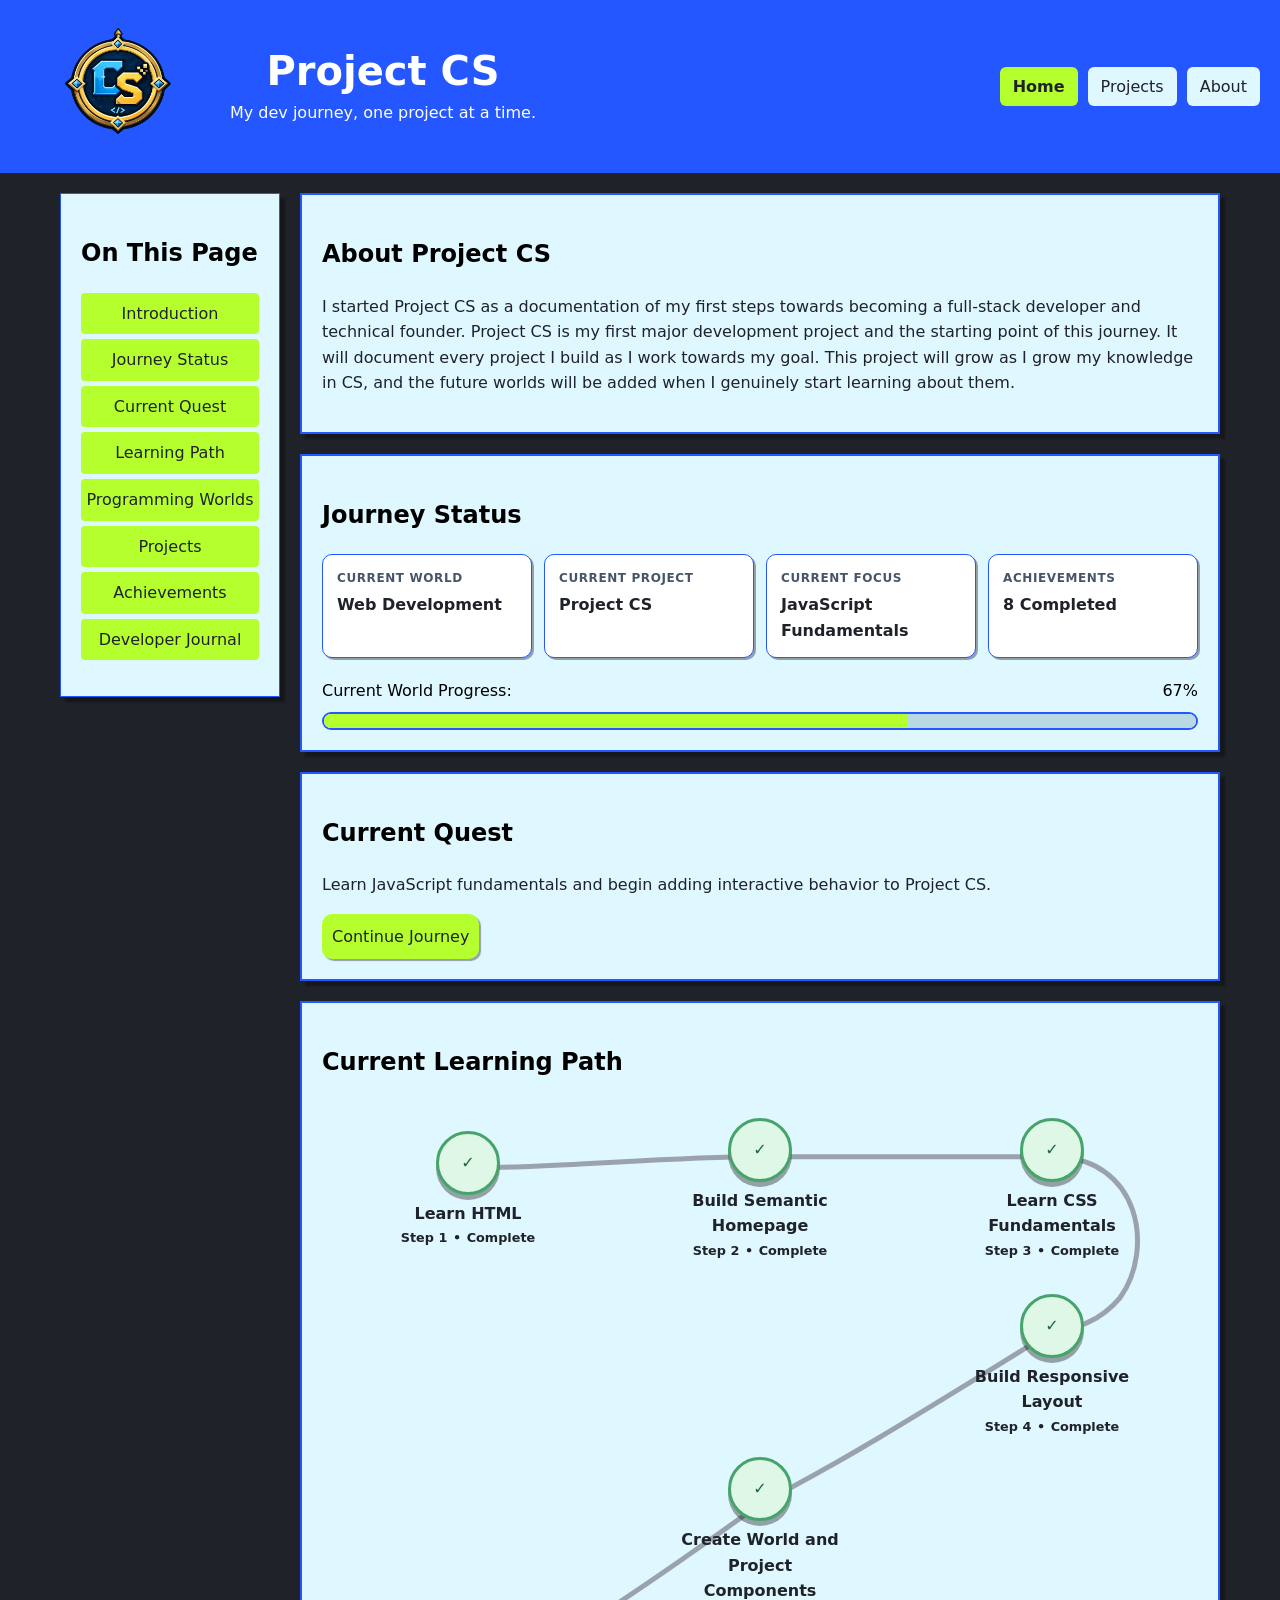
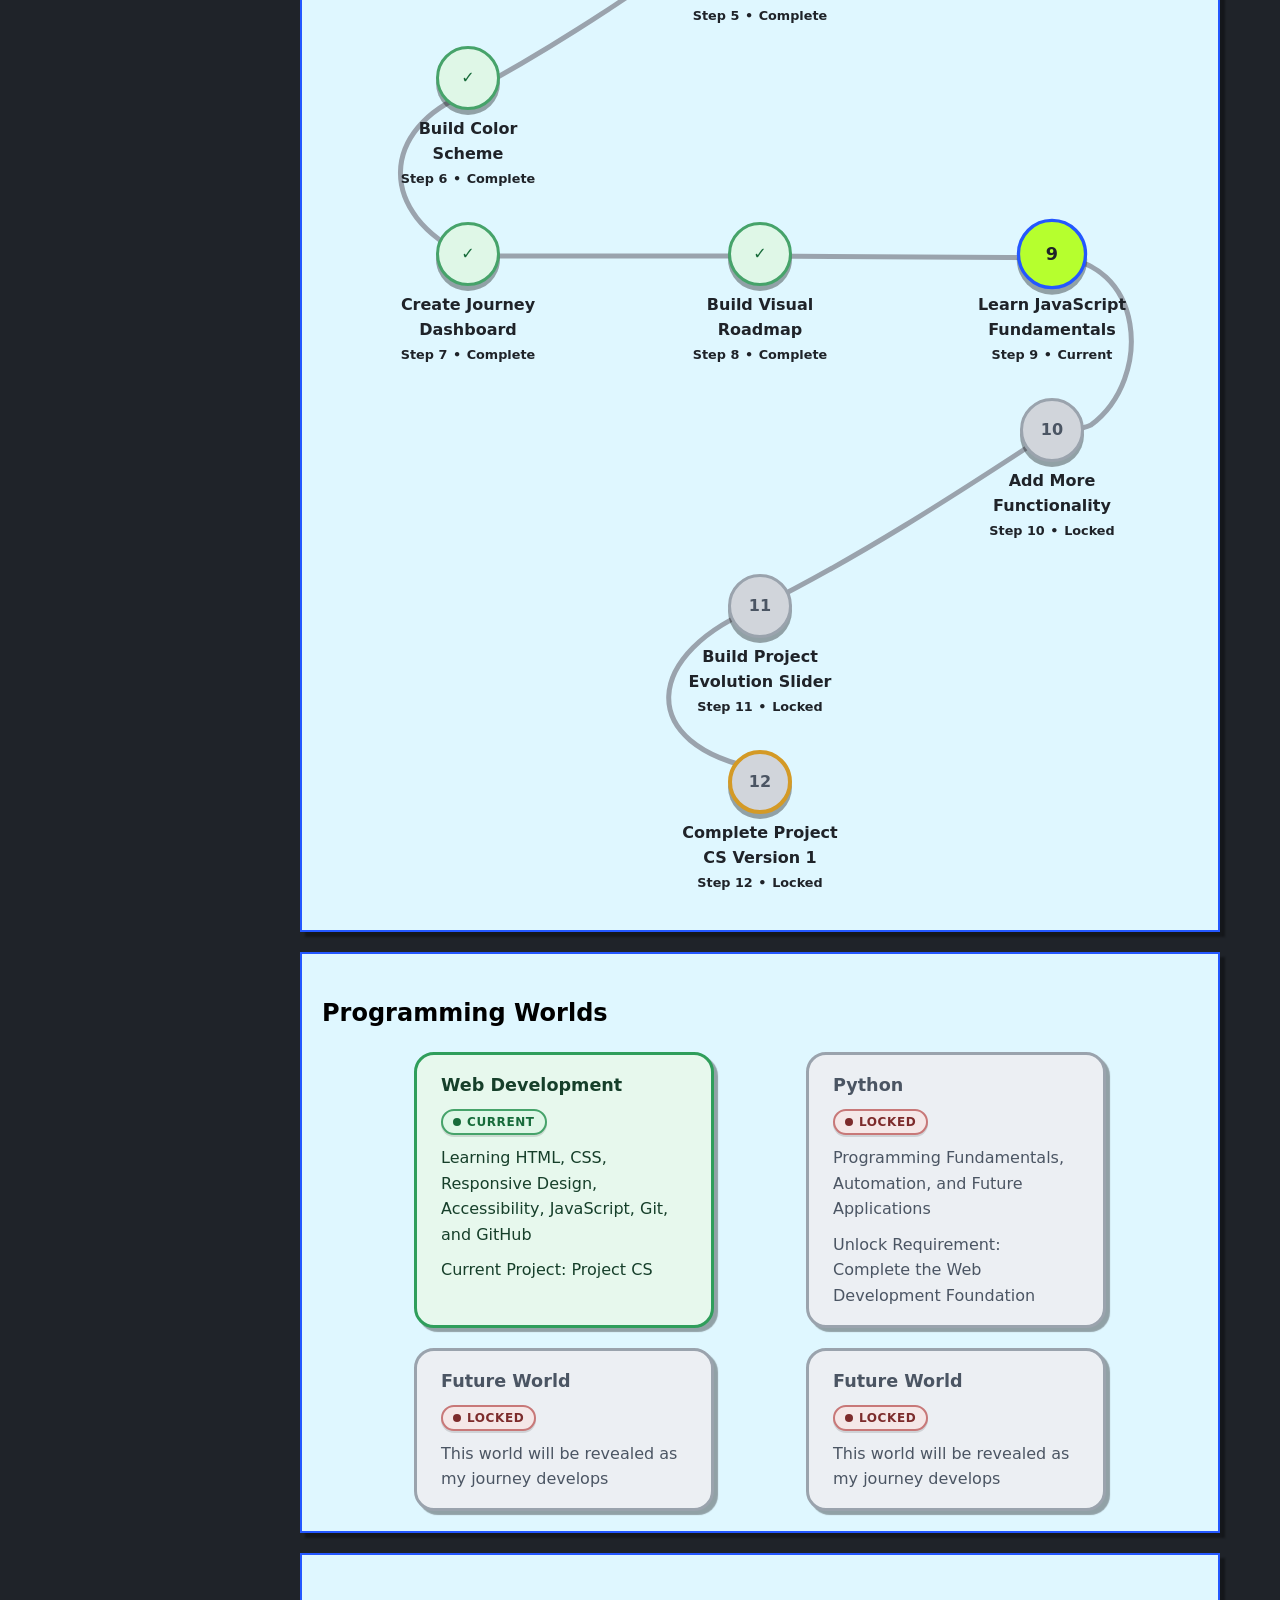
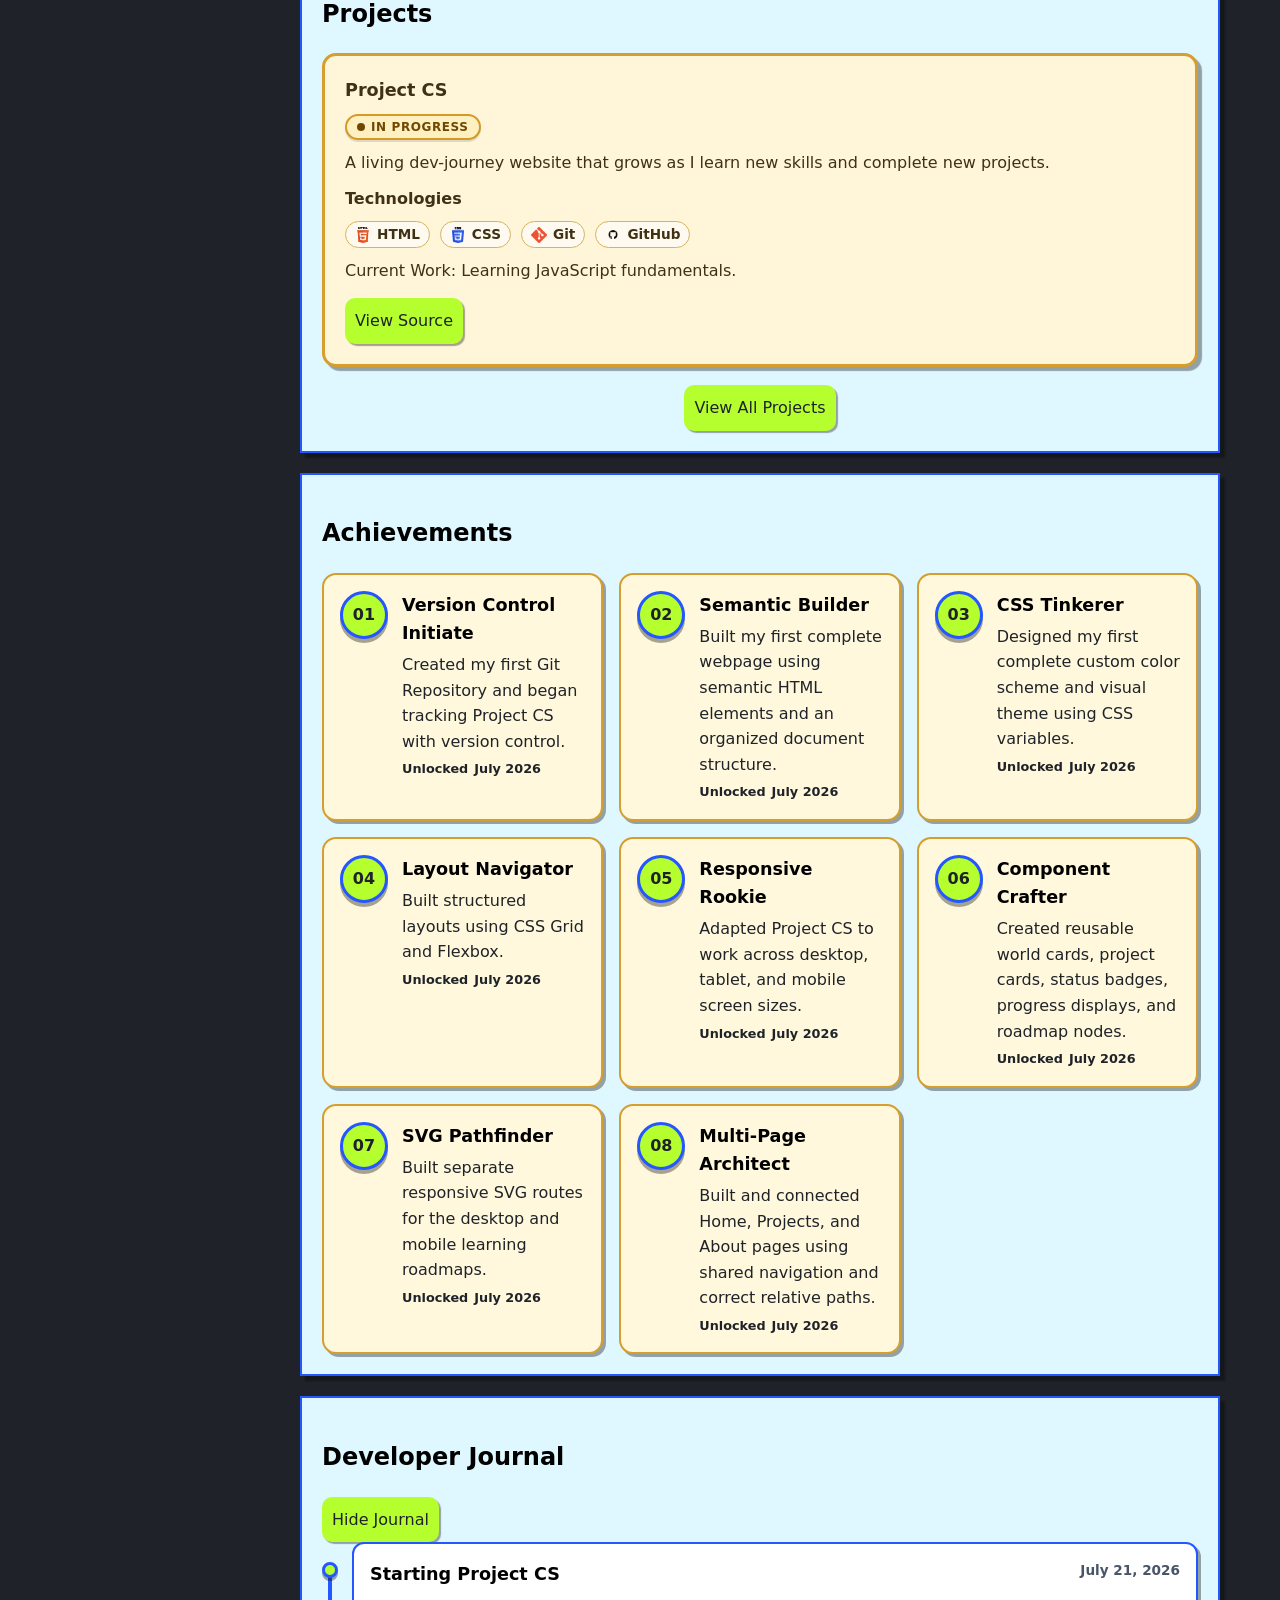
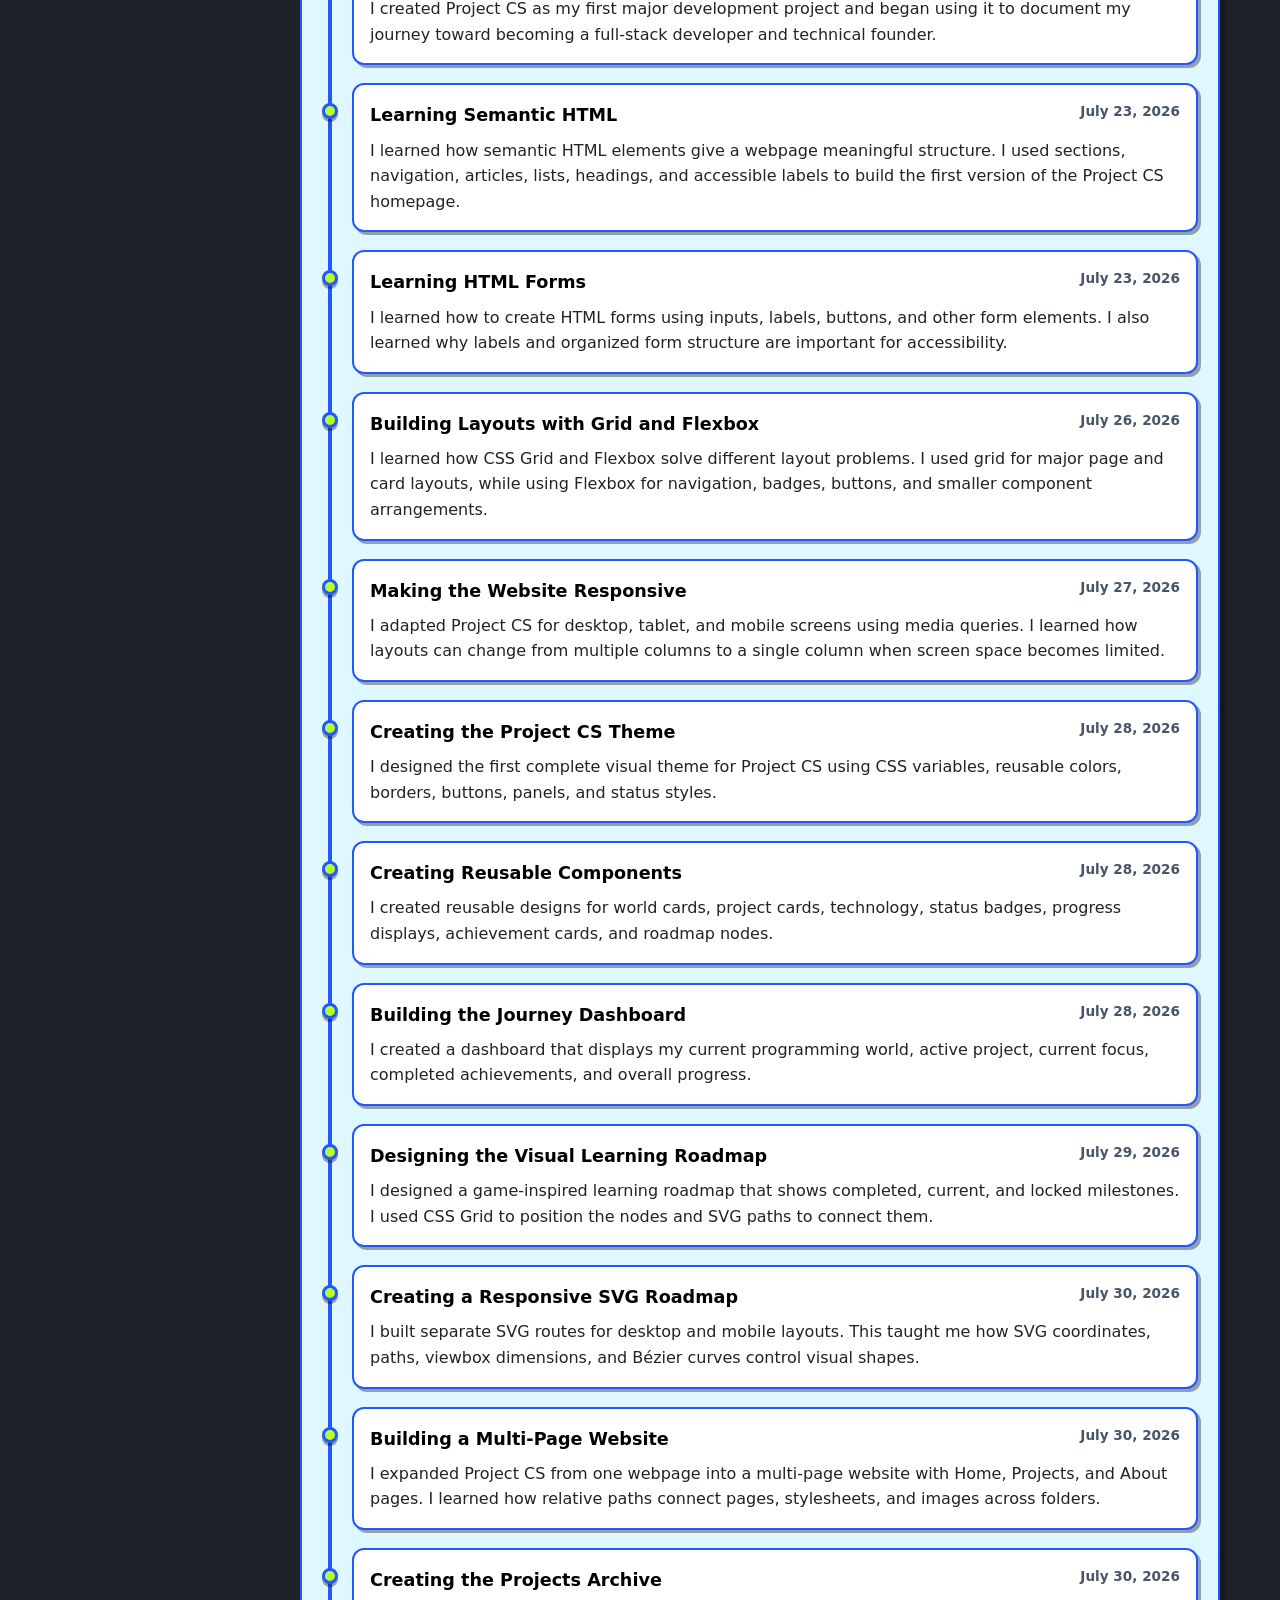
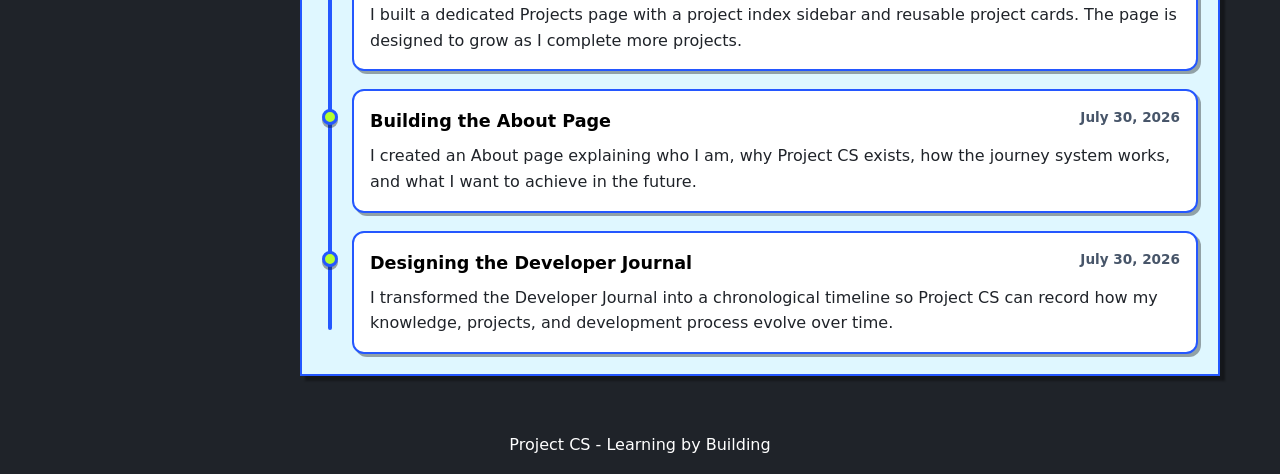
==== commit a409a86e: "Added hide journal button to hide the dev journal." ====
--- a/index.html
+++ b/index.html
@@ -98,7 +98,9 @@
             Build a chronological developer journal that records what I learn
             and create.
           </p>
-          <a id="current-quest-link" href="#learning-path" class="btn">Continue Journey</a>
+          <a id="current-quest-link" href="#learning-path" class="btn"
+            >Continue Journey</a
+          >
         </section>
 
         <section id="learning-path" class="panel">
@@ -434,7 +436,9 @@
                   GitHub
                 </li>
               </ul>
-              <p id="current-work">Current Work: Learning JavaScript Fundamentals</p>
+              <p id="current-work">
+                Current Work: Learning JavaScript Fundamentals
+              </p>
               <div class="project-actions">
                 <a
                   href="https://github.com/vedthebred/Project-CS"
@@ -592,7 +596,16 @@
 
         <section id="developer-journal" class="panel">
           <h2>Developer Journal</h2>
-          <ol class="journal-list">
+          <button
+            id="journal-toggle"
+            class="btn"
+            type="button"
+            aria-expanded="true"
+            aria-controls="journal-content"
+          >
+            Hide Journal
+          </button>
+          <ol id="journal-content" class="journal-list">
             <li class="journal-item">
               <span class="journal-marker" aria-hidden="true"></span>
 
--- a/css/style.css
+++ b/css/style.css
@@ -800,6 +800,10 @@
   transform: translateY(0);
 }
 
+[hidden] {
+  display: none !important;
+}
+
 @media (max-width: 900px) {
   .page-layout {
     grid-template-columns: 1fr;
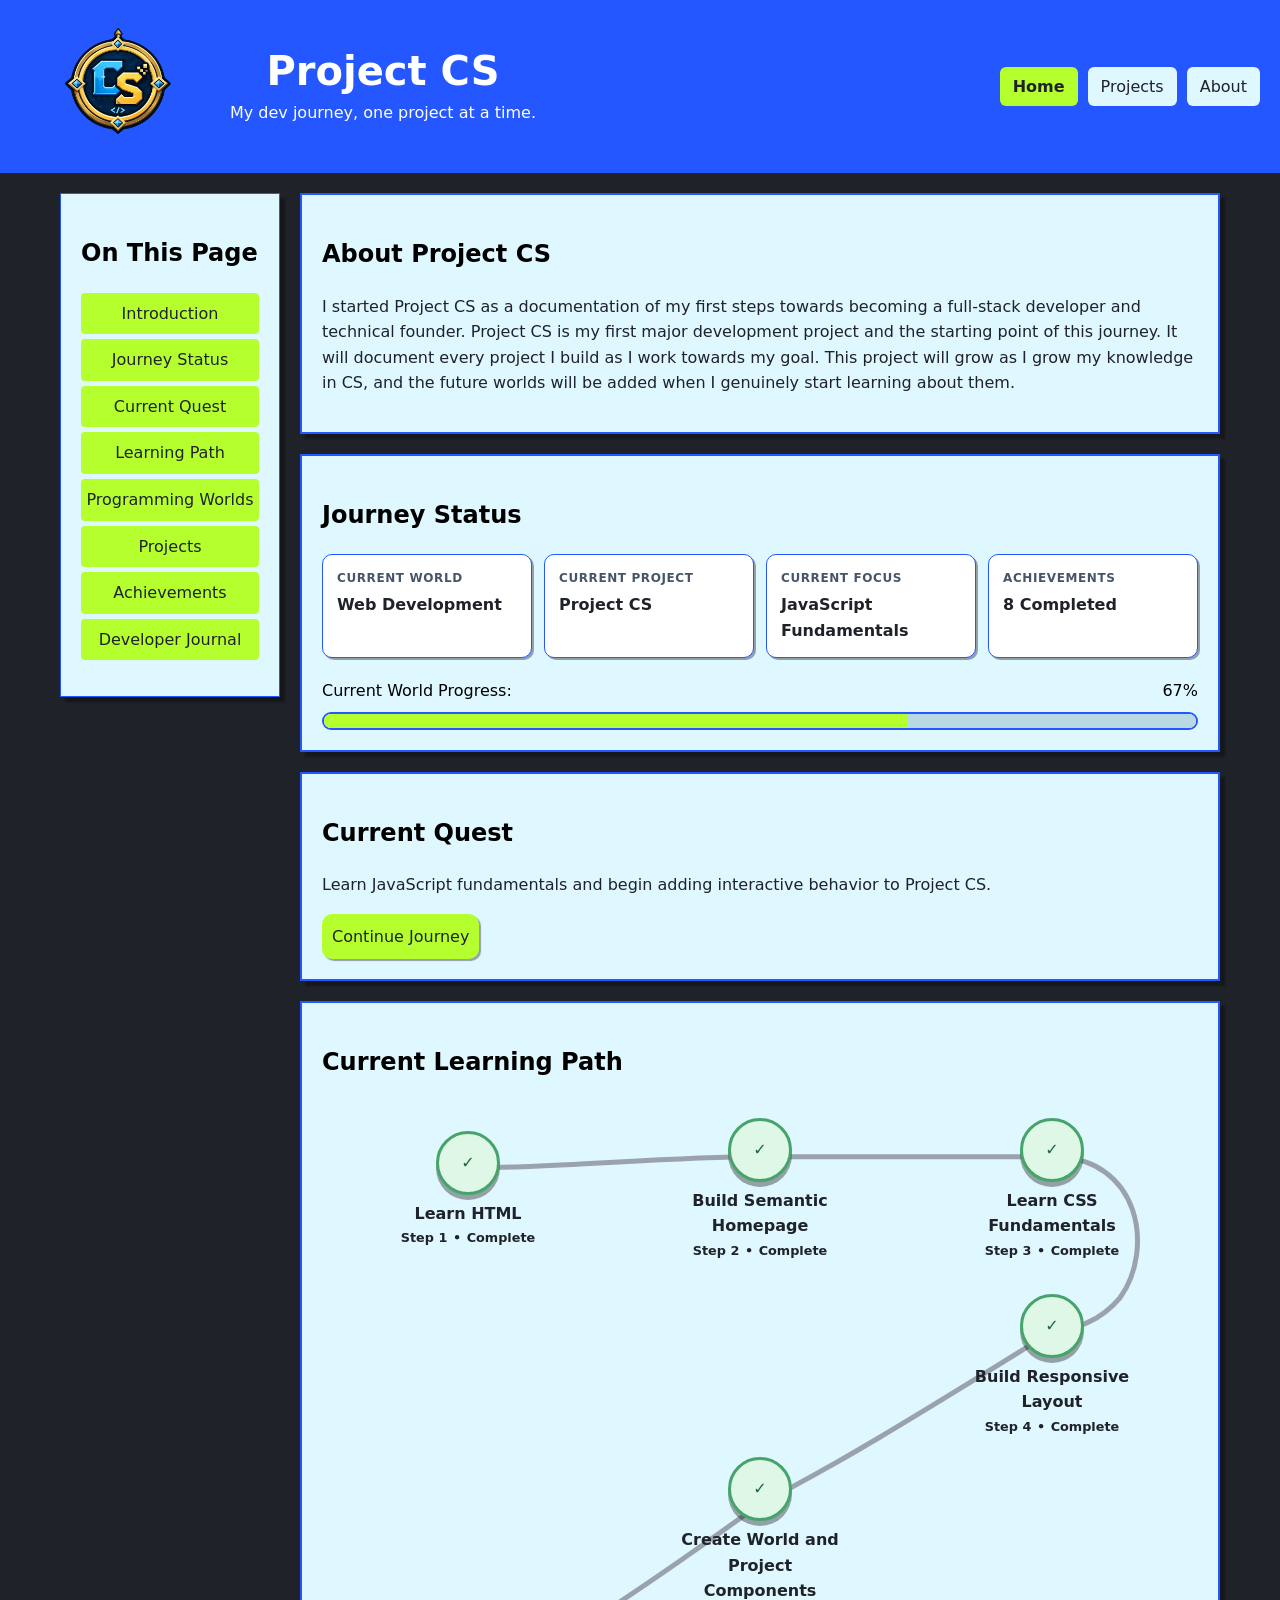
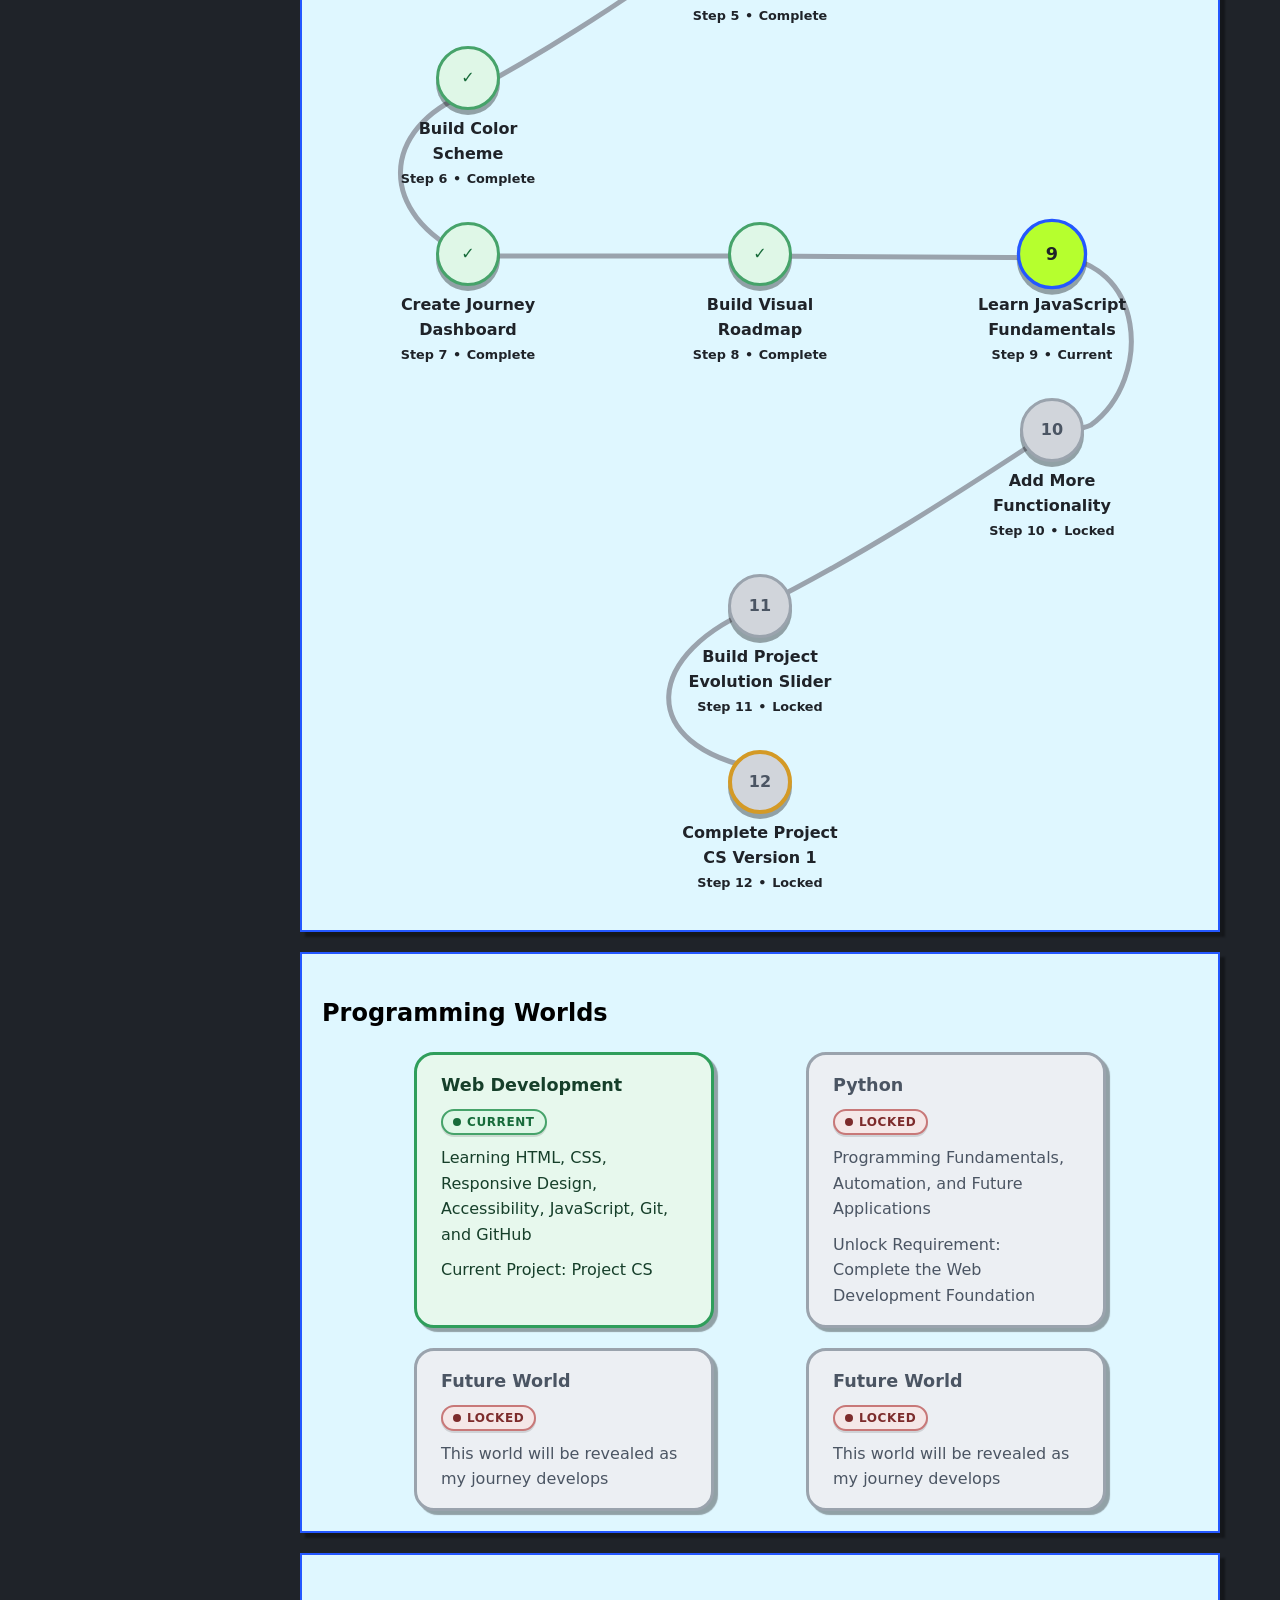
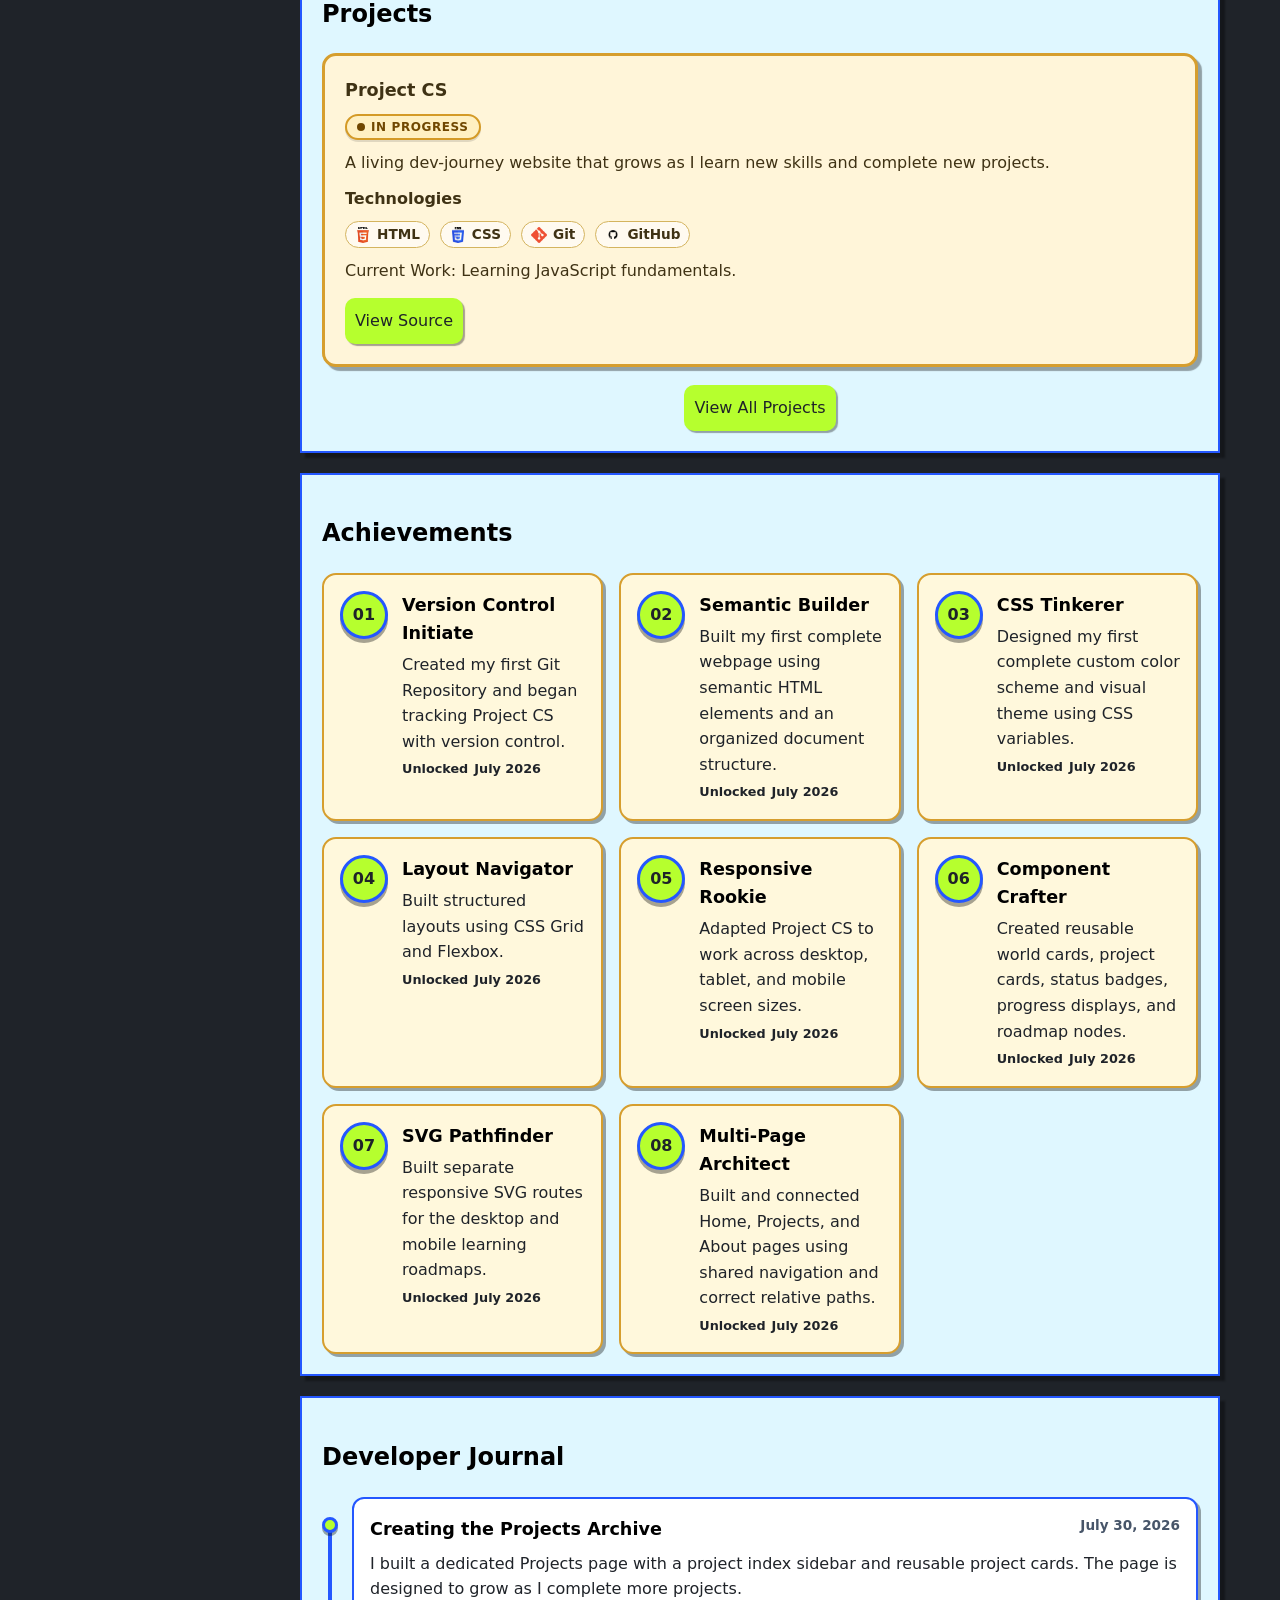
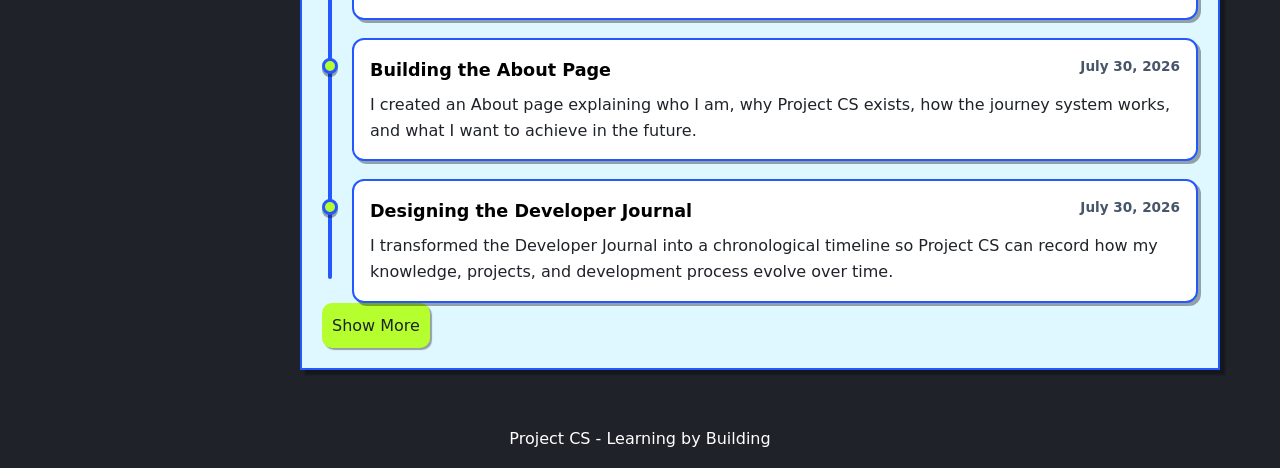
==== commit fc237053: "Improved collapsable Dev Journal section." ====
--- a/index.html
+++ b/index.html
@@ -596,258 +596,259 @@
 
         <section id="developer-journal" class="panel">
           <h2>Developer Journal</h2>
+
+          <ol id="journal-content" class="journal-list">
+            <li class="journal-item">
+              <span class="journal-marker" aria-hidden="true"></span>
+
+              <article class="journal-entry">
+                <div class="journal-heading">
+                  <h3>Starting Project CS</h3>
+                  <time datetime="2026-07-21">July 21, 2026</time>
+                </div>
+
+                <p>
+                  I created Project CS as my first major development project and
+                  began using it to document my journey toward becoming a
+                  full-stack developer and technical founder.
+                </p>
+              </article>
+            </li>
+
+            <li class="journal-item">
+              <span class="journal-marker" aria-hidden="true"></span>
+
+              <article class="journal-entry">
+                <div class="journal-heading">
+                  <h3>Learning Semantic HTML</h3>
+                  <time datetime="2026-07-23">July 23, 2026</time>
+                </div>
+
+                <p>
+                  I learned how semantic HTML elements give a webpage meaningful
+                  structure. I used sections, navigation, articles, lists,
+                  headings, and accessible labels to build the first version of
+                  the Project CS homepage.
+                </p>
+              </article>
+            </li>
+
+            <li class="journal-item">
+              <span class="journal-marker" aria-hidden="true"></span>
+
+              <article class="journal-entry">
+                <div class="journal-heading">
+                  <h3>Learning HTML Forms</h3>
+                  <time datetime="2026-07-23">July 23, 2026</time>
+                </div>
+
+                <p>
+                  I learned how to create HTML forms using inputs, labels,
+                  buttons, and other form elements. I also learned why labels
+                  and organized form structure are important for accessibility.
+                </p>
+              </article>
+            </li>
+
+            <li class="journal-item">
+              <span class="journal-marker" aria-hidden="true"></span>
+
+              <article class="journal-entry">
+                <div class="journal-heading">
+                  <h3>Building Layouts with Grid and Flexbox</h3>
+                  <time datetime="2026-07-26">July 26, 2026</time>
+                </div>
+
+                <p>
+                  I learned how CSS Grid and Flexbox solve different layout
+                  problems. I used grid for major page and card layouts, while
+                  using Flexbox for navigation, badges, buttons, and smaller
+                  component arrangements.
+                </p>
+              </article>
+            </li>
+
+            <li class="journal-item">
+              <span class="journal-marker" aria-hidden="true"></span>
+
+              <article class="journal-entry">
+                <div class="journal-heading">
+                  <h3>Making the Website Responsive</h3>
+                  <time datetime="2026-07-27">July 27, 2026</time>
+                </div>
+
+                <p>
+                  I adapted Project CS for desktop, tablet, and mobile screens
+                  using media queries. I learned how layouts can change from
+                  multiple columns to a single column when screen space becomes
+                  limited.
+                </p>
+              </article>
+            </li>
+
+            <li class="journal-item">
+              <span class="journal-marker" aria-hidden="true"></span>
+
+              <article class="journal-entry">
+                <div class="journal-heading">
+                  <h3>Creating the Project CS Theme</h3>
+                  <time datetime="2026-07-28">July 28, 2026</time>
+                </div>
+
+                <p>
+                  I designed the first complete visual theme for Project CS
+                  using CSS variables, reusable colors, borders, buttons,
+                  panels, and status styles.
+                </p>
+              </article>
+            </li>
+
+            <li class="journal-item">
+              <span class="journal-marker" aria-hidden="true"></span>
+
+              <article class="journal-entry">
+                <div class="journal-heading">
+                  <h3>Creating Reusable Components</h3>
+                  <time datetime="2026-07-28">July 28, 2026</time>
+                </div>
+
+                <p>
+                  I created reusable designs for world cards, project cards,
+                  technology, status badges, progress displays, achievement
+                  cards, and roadmap nodes.
+                </p>
+              </article>
+            </li>
+
+            <li class="journal-item">
+              <span class="journal-marker" aria-hidden="true"></span>
+
+              <article class="journal-entry">
+                <div class="journal-heading">
+                  <h3>Building the Journey Dashboard</h3>
+                  <time datetime="2026-07-28">July 28, 2026</time>
+                </div>
+
+                <p>
+                  I created a dashboard that displays my current programming
+                  world, active project, current focus, completed achievements,
+                  and overall progress.
+                </p>
+              </article>
+            </li>
+
+            <li class="journal-item">
+              <span class="journal-marker" aria-hidden="true"></span>
+
+              <article class="journal-entry">
+                <div class="journal-heading">
+                  <h3>Designing the Visual Learning Roadmap</h3>
+                  <time datetime="2026-07-29">July 29, 2026</time>
+                </div>
+
+                <p>
+                  I designed a game-inspired learning roadmap that shows
+                  completed, current, and locked milestones. I used CSS Grid to
+                  position the nodes and SVG paths to connect them.
+                </p>
+              </article>
+            </li>
+
+            <li class="journal-item">
+              <span class="journal-marker" aria-hidden="true"></span>
+
+              <article class="journal-entry">
+                <div class="journal-heading">
+                  <h3>Creating a Responsive SVG Roadmap</h3>
+                  <time datetime="2026-07-30">July 30, 2026</time>
+                </div>
+
+                <p>
+                  I built separate SVG routes for desktop and mobile layouts.
+                  This taught me how SVG coordinates, paths, viewbox dimensions,
+                  and Bézier curves control visual shapes.
+                </p>
+              </article>
+            </li>
+
+            <li class="journal-item">
+              <span class="journal-marker" aria-hidden="true"></span>
+
+              <article class="journal-entry">
+                <div class="journal-heading">
+                  <h3>Building a Multi-Page Website</h3>
+                  <time datetime="2026-07-30">July 30, 2026</time>
+                </div>
+
+                <p>
+                  I expanded Project CS from one webpage into a multi-page
+                  website with Home, Projects, and About pages. I learned how
+                  relative paths connect pages, stylesheets, and images across
+                  folders.
+                </p>
+              </article>
+            </li>
+
+            <li class="journal-item">
+              <span class="journal-marker" aria-hidden="true"></span>
+
+              <article class="journal-entry">
+                <div class="journal-heading">
+                  <h3>Creating the Projects Archive</h3>
+                  <time datetime="2026-07-30">July 30, 2026</time>
+                </div>
+
+                <p>
+                  I built a dedicated Projects page with a project index sidebar
+                  and reusable project cards. The page is designed to grow as I
+                  complete more projects.
+                </p>
+              </article>
+            </li>
+
+            <li class="journal-item">
+              <span class="journal-marker" aria-hidden="true"></span>
+
+              <article class="journal-entry">
+                <div class="journal-heading">
+                  <h3>Building the About Page</h3>
+                  <time datetime="2026-07-30">July 30, 2026</time>
+                </div>
+
+                <p>
+                  I created an About page explaining who I am, why Project CS
+                  exists, how the journey system works, and what I want to
+                  achieve in the future.
+                </p>
+              </article>
+            </li>
+
+            <li class="journal-item">
+              <span class="journal-marker" aria-hidden="true"></span>
+
+              <article class="journal-entry">
+                <div class="journal-heading">
+                  <h3>Designing the Developer Journal</h3>
+                  <time datetime="2026-07-30">July 30, 2026</time>
+                </div>
+
+                <p>
+                  I transformed the Developer Journal into a chronological
+                  timeline so Project CS can record how my knowledge, projects,
+                  and development process evolve over time.
+                </p>
+              </article>
+            </li>
+          </ol>
           <button
             id="journal-toggle"
             class="btn"
             type="button"
-            aria-expanded="true"
+            aria-expanded="false"
             aria-controls="journal-content"
           >
-            Hide Journal
+            View Rest of Journal
           </button>
-          <ol id="journal-content" class="journal-list">
-            <li class="journal-item">
-              <span class="journal-marker" aria-hidden="true"></span>
-
-              <article class="journal-entry">
-                <div class="journal-heading">
-                  <h3>Starting Project CS</h3>
-                  <time datetime="2026-07-21">July 21, 2026</time>
-                </div>
-
-                <p>
-                  I created Project CS as my first major development project and
-                  began using it to document my journey toward becoming a
-                  full-stack developer and technical founder.
-                </p>
-              </article>
-            </li>
-
-            <li class="journal-item">
-              <span class="journal-marker" aria-hidden="true"></span>
-
-              <article class="journal-entry">
-                <div class="journal-heading">
-                  <h3>Learning Semantic HTML</h3>
-                  <time datetime="2026-07-23">July 23, 2026</time>
-                </div>
-
-                <p>
-                  I learned how semantic HTML elements give a webpage meaningful
-                  structure. I used sections, navigation, articles, lists,
-                  headings, and accessible labels to build the first version of
-                  the Project CS homepage.
-                </p>
-              </article>
-            </li>
-
-            <li class="journal-item">
-              <span class="journal-marker" aria-hidden="true"></span>
-
-              <article class="journal-entry">
-                <div class="journal-heading">
-                  <h3>Learning HTML Forms</h3>
-                  <time datetime="2026-07-23">July 23, 2026</time>
-                </div>
-
-                <p>
-                  I learned how to create HTML forms using inputs, labels,
-                  buttons, and other form elements. I also learned why labels
-                  and organized form structure are important for accessibility.
-                </p>
-              </article>
-            </li>
-
-            <li class="journal-item">
-              <span class="journal-marker" aria-hidden="true"></span>
-
-              <article class="journal-entry">
-                <div class="journal-heading">
-                  <h3>Building Layouts with Grid and Flexbox</h3>
-                  <time datetime="2026-07-26">July 26, 2026</time>
-                </div>
-
-                <p>
-                  I learned how CSS Grid and Flexbox solve different layout
-                  problems. I used grid for major page and card layouts, while
-                  using Flexbox for navigation, badges, buttons, and smaller
-                  component arrangements.
-                </p>
-              </article>
-            </li>
-
-            <li class="journal-item">
-              <span class="journal-marker" aria-hidden="true"></span>
-
-              <article class="journal-entry">
-                <div class="journal-heading">
-                  <h3>Making the Website Responsive</h3>
-                  <time datetime="2026-07-27">July 27, 2026</time>
-                </div>
-
-                <p>
-                  I adapted Project CS for desktop, tablet, and mobile screens
-                  using media queries. I learned how layouts can change from
-                  multiple columns to a single column when screen space becomes
-                  limited.
-                </p>
-              </article>
-            </li>
-
-            <li class="journal-item">
-              <span class="journal-marker" aria-hidden="true"></span>
-
-              <article class="journal-entry">
-                <div class="journal-heading">
-                  <h3>Creating the Project CS Theme</h3>
-                  <time datetime="2026-07-28">July 28, 2026</time>
-                </div>
-
-                <p>
-                  I designed the first complete visual theme for Project CS
-                  using CSS variables, reusable colors, borders, buttons,
-                  panels, and status styles.
-                </p>
-              </article>
-            </li>
-
-            <li class="journal-item">
-              <span class="journal-marker" aria-hidden="true"></span>
-
-              <article class="journal-entry">
-                <div class="journal-heading">
-                  <h3>Creating Reusable Components</h3>
-                  <time datetime="2026-07-28">July 28, 2026</time>
-                </div>
-
-                <p>
-                  I created reusable designs for world cards, project cards,
-                  technology, status badges, progress displays, achievement
-                  cards, and roadmap nodes.
-                </p>
-              </article>
-            </li>
-
-            <li class="journal-item">
-              <span class="journal-marker" aria-hidden="true"></span>
-
-              <article class="journal-entry">
-                <div class="journal-heading">
-                  <h3>Building the Journey Dashboard</h3>
-                  <time datetime="2026-07-28">July 28, 2026</time>
-                </div>
-
-                <p>
-                  I created a dashboard that displays my current programming
-                  world, active project, current focus, completed achievements,
-                  and overall progress.
-                </p>
-              </article>
-            </li>
-
-            <li class="journal-item">
-              <span class="journal-marker" aria-hidden="true"></span>
-
-              <article class="journal-entry">
-                <div class="journal-heading">
-                  <h3>Designing the Visual Learning Roadmap</h3>
-                  <time datetime="2026-07-29">July 29, 2026</time>
-                </div>
-
-                <p>
-                  I designed a game-inspired learning roadmap that shows
-                  completed, current, and locked milestones. I used CSS Grid to
-                  position the nodes and SVG paths to connect them.
-                </p>
-              </article>
-            </li>
-
-            <li class="journal-item">
-              <span class="journal-marker" aria-hidden="true"></span>
-
-              <article class="journal-entry">
-                <div class="journal-heading">
-                  <h3>Creating a Responsive SVG Roadmap</h3>
-                  <time datetime="2026-07-30">July 30, 2026</time>
-                </div>
-
-                <p>
-                  I built separate SVG routes for desktop and mobile layouts.
-                  This taught me how SVG coordinates, paths, viewbox dimensions,
-                  and Bézier curves control visual shapes.
-                </p>
-              </article>
-            </li>
-
-            <li class="journal-item">
-              <span class="journal-marker" aria-hidden="true"></span>
-
-              <article class="journal-entry">
-                <div class="journal-heading">
-                  <h3>Building a Multi-Page Website</h3>
-                  <time datetime="2026-07-30">July 30, 2026</time>
-                </div>
-
-                <p>
-                  I expanded Project CS from one webpage into a multi-page
-                  website with Home, Projects, and About pages. I learned how
-                  relative paths connect pages, stylesheets, and images across
-                  folders.
-                </p>
-              </article>
-            </li>
-
-            <li class="journal-item">
-              <span class="journal-marker" aria-hidden="true"></span>
-
-              <article class="journal-entry">
-                <div class="journal-heading">
-                  <h3>Creating the Projects Archive</h3>
-                  <time datetime="2026-07-30">July 30, 2026</time>
-                </div>
-
-                <p>
-                  I built a dedicated Projects page with a project index sidebar
-                  and reusable project cards. The page is designed to grow as I
-                  complete more projects.
-                </p>
-              </article>
-            </li>
-
-            <li class="journal-item">
-              <span class="journal-marker" aria-hidden="true"></span>
-
-              <article class="journal-entry">
-                <div class="journal-heading">
-                  <h3>Building the About Page</h3>
-                  <time datetime="2026-07-30">July 30, 2026</time>
-                </div>
-
-                <p>
-                  I created an About page explaining who I am, why Project CS
-                  exists, how the journey system works, and what I want to
-                  achieve in the future.
-                </p>
-              </article>
-            </li>
-
-            <li class="journal-item">
-              <span class="journal-marker" aria-hidden="true"></span>
-
-              <article class="journal-entry">
-                <div class="journal-heading">
-                  <h3>Designing the Developer Journal</h3>
-                  <time datetime="2026-07-30">July 30, 2026</time>
-                </div>
-
-                <p>
-                  I transformed the Developer Journal into a chronological
-                  timeline so Project CS can record how my knowledge, projects,
-                  and development process evolve over time.
-                </p>
-              </article>
-            </li>
-          </ol>
         </section>
       </main>
     </div>
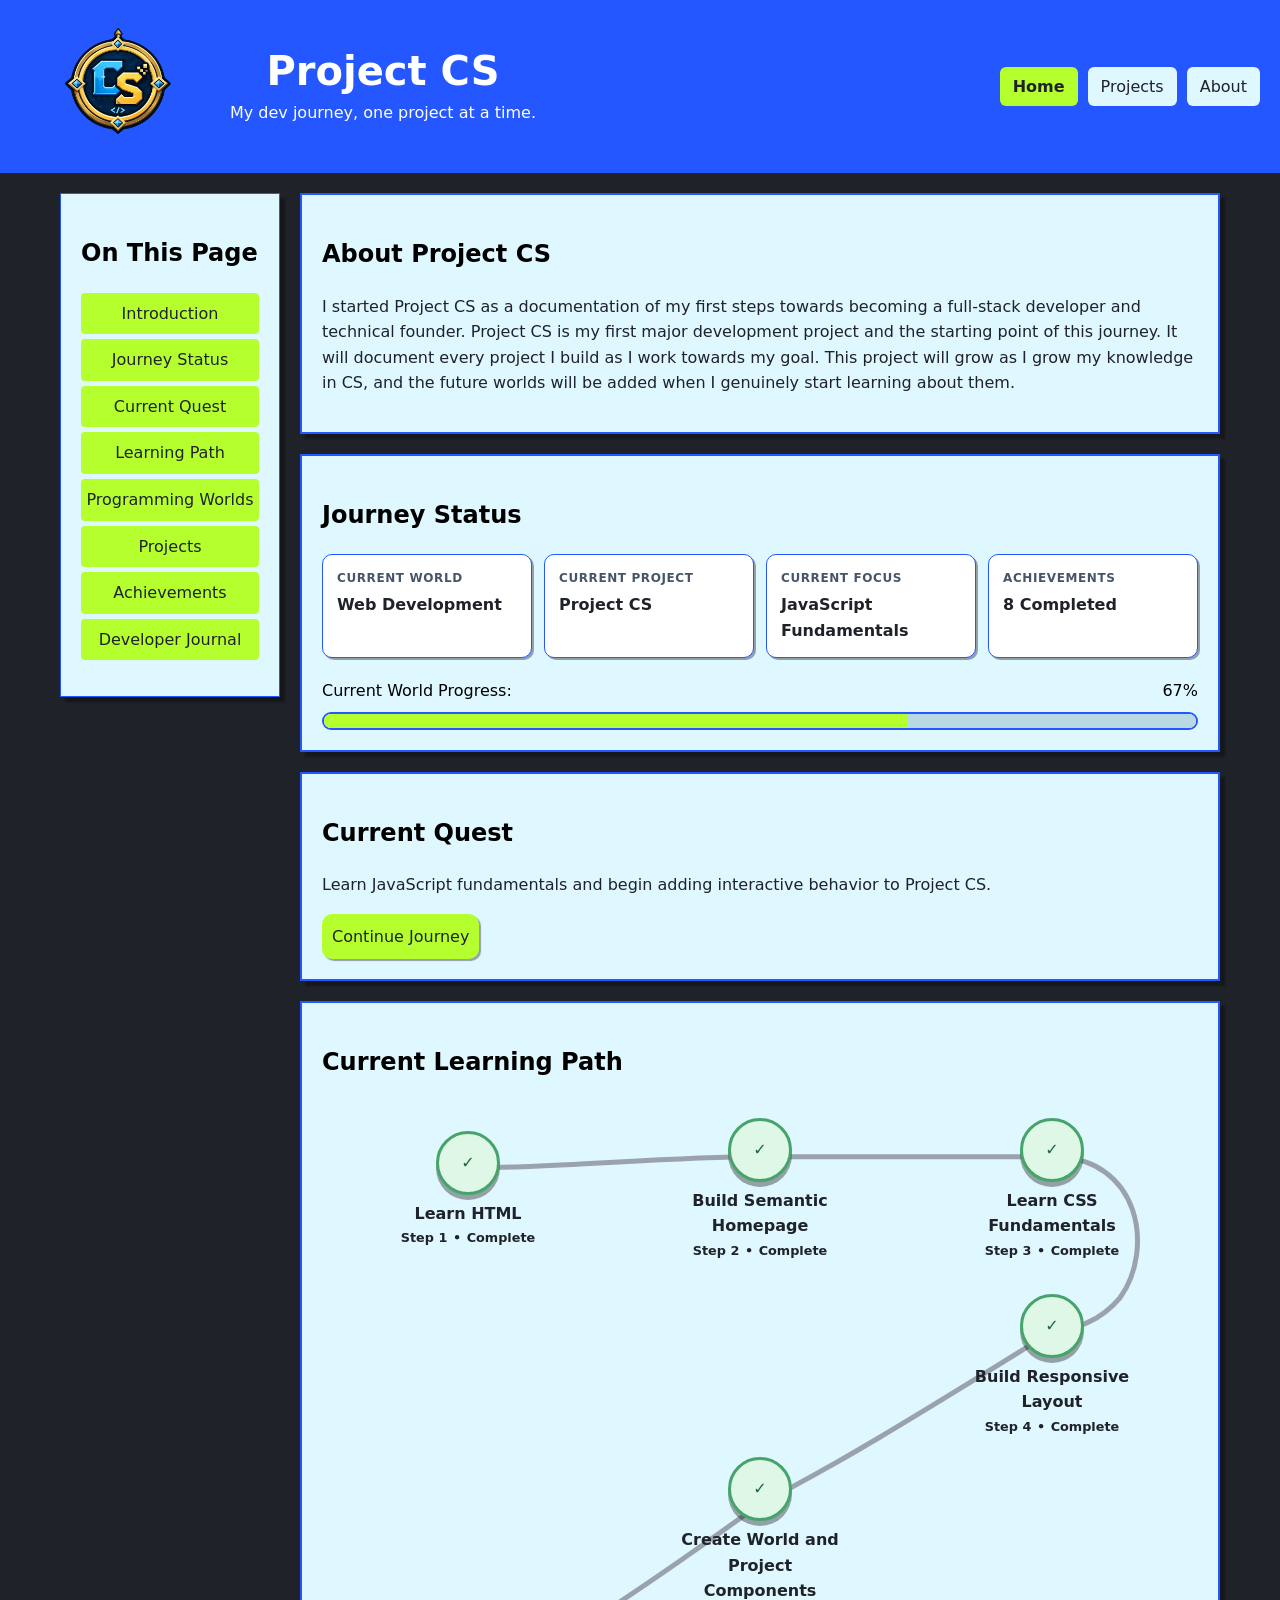
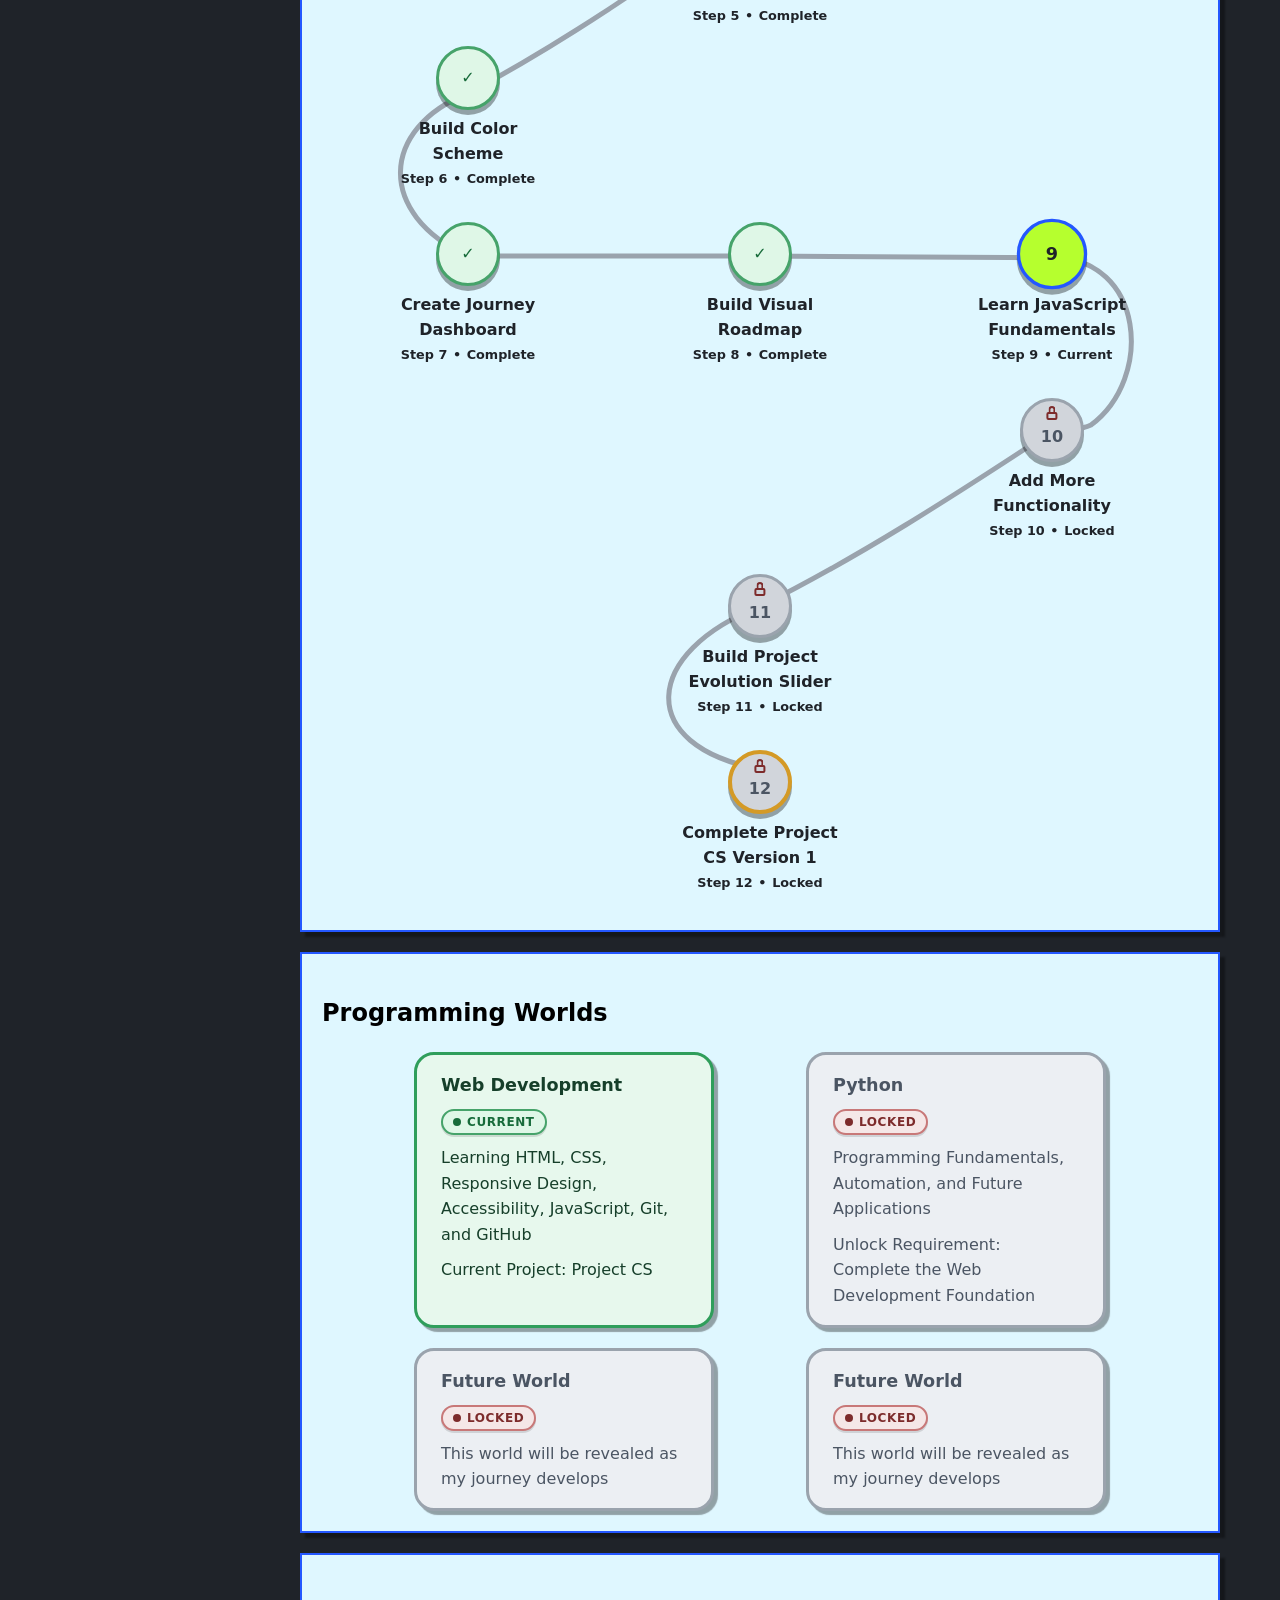
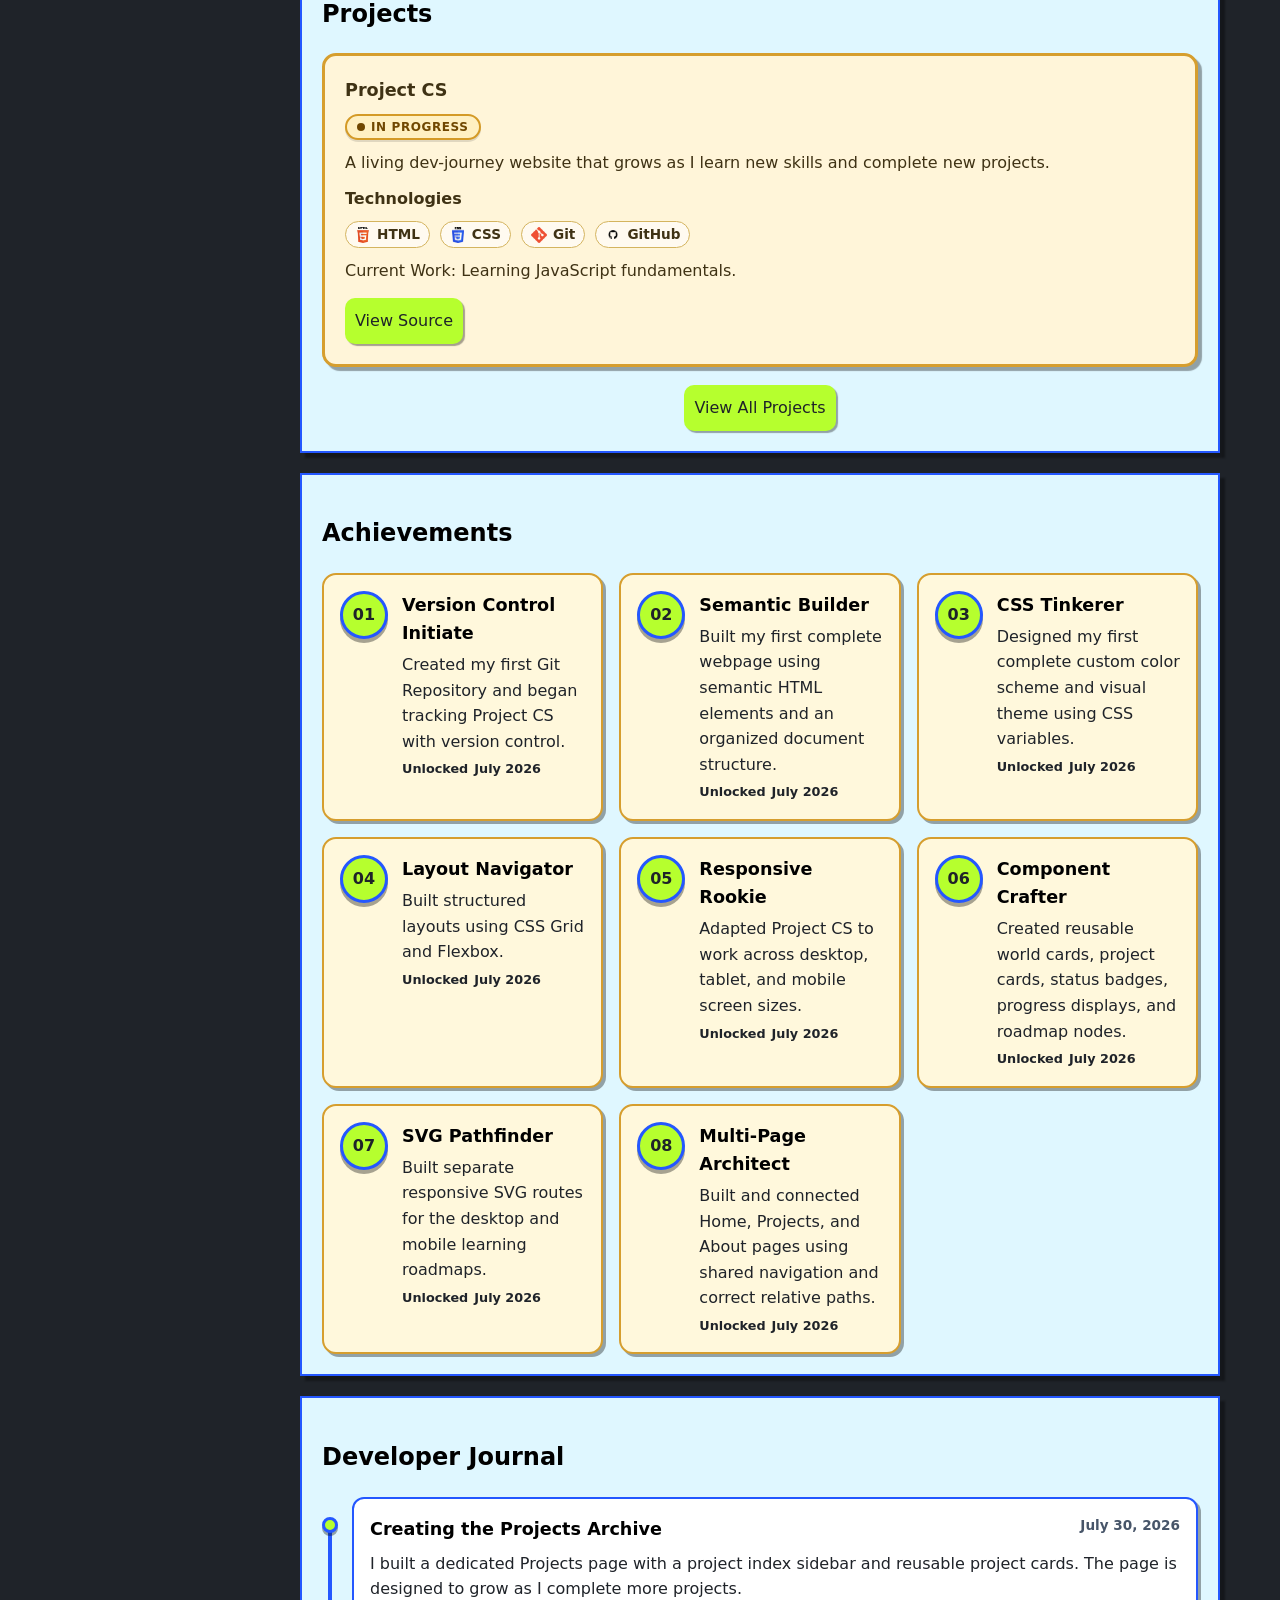
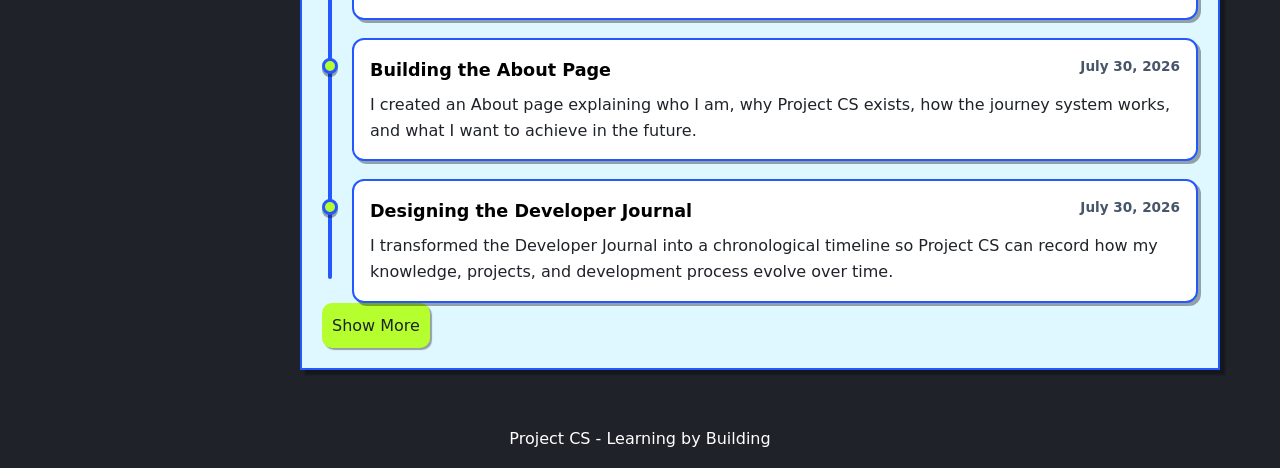
==== commit 37aa7e4f: "Made roadmap data-based in Javascript." ====
--- a/index.html
+++ b/index.html
@@ -179,7 +179,7 @@
               ></path>
             </svg>
             <ol class="learning-roadmap">
-              <li class="path-step path-complete path-left">
+              <li class="path-step path-left" data-step="1">
                 <span class="path-marker" aria-hidden="true">✓</span>
 
                 <div class="path-content">
@@ -193,7 +193,7 @@
                 </div>
               </li>
 
-              <li class="path-step path-complete path-center">
+              <li class="path-step path-center" data-step="2">
                 <span class="path-marker" aria-hidden="true">✓</span>
 
                 <div class="path-content">
@@ -207,7 +207,7 @@
                 </div>
               </li>
 
-              <li class="path-step path-complete path-right">
+              <li class="path-step path-right" data-step="3">
                 <span class="path-marker" aria-hidden="true">✓</span>
 
                 <div class="path-content">
@@ -221,7 +221,7 @@
                 </div>
               </li>
 
-              <li class="path-step path-complete path-right">
+              <li class="path-step path-right" data-step="4">
                 <span class="path-marker" aria-hidden="true">✓</span>
 
                 <div class="path-content">
@@ -235,7 +235,7 @@
                 </div>
               </li>
 
-              <li class="path-step path-complete path-center">
+              <li class="path-step path-center" data-step="5">
                 <span class="path-marker" aria-hidden="true">✓</span>
 
                 <div class="path-content">
@@ -249,7 +249,7 @@
                 </div>
               </li>
 
-              <li class="path-step path-complete path-left">
+              <li class="path-step path-left" data-step="6">
                 <span class="path-marker" aria-hidden="true">✓</span>
 
                 <div class="path-content">
@@ -263,7 +263,7 @@
                 </div>
               </li>
 
-              <li class="path-step path-complete path-left">
+              <li class="path-step path-left" data-step="7">
                 <span class="path-marker" aria-hidden="true">✓</span>
 
                 <div class="path-content">
@@ -277,7 +277,7 @@
                 </div>
               </li>
 
-              <li class="path-step path-complete path-center">
+              <li class="path-step path-center" data-step="8">
                 <span class="path-marker" aria-hidden="true">✓</span>
 
                 <div class="path-content">
@@ -291,7 +291,7 @@
                 </div>
               </li>
 
-              <li class="path-step path-current path-right" aria-current="step">
+              <li class="path-step path-right" data-step="9">
                 <span class="path-marker" aria-hidden="true">9</span>
 
                 <div class="path-content">
@@ -305,7 +305,7 @@
                 </div>
               </li>
 
-              <li class="path-step path-locked path-right">
+              <li class="path-step path-right" data-step="10">
                 <span class="path-marker" aria-hidden="true">10</span>
 
                 <div class="path-content">
@@ -319,7 +319,7 @@
                 </div>
               </li>
 
-              <li class="path-step path-locked path-center">
+              <li class="path-step path-center" data-step="11">
                 <span class="path-marker" aria-hidden="true">11</span>
 
                 <div class="path-content">
@@ -333,7 +333,7 @@
                 </div>
               </li>
 
-              <li class="path-step path-locked path-center path-final">
+              <li class="path-step path-center path-final" data-step="12">
                 <span class="path-marker" aria-hidden="true">12</span>
 
                 <div class="path-content">
--- a/css/style.css
+++ b/css/style.css
@@ -24,6 +24,7 @@
   --roadmap-route: #9aa3ad;
   --roadmap-route-complete: #2457ff;
   --final-step-border: #d49a26;
+  --locked-icon-color: #7d2b2b;
 }
 
 *,
@@ -572,6 +573,32 @@
   color: #4b5563;
   border-color: #9aa3ad;
   opacity: 1;
+  padding-top: 0.9rem;
+}
+
+.path-locked .path-marker::before {
+  content: "";
+  position: absolute;
+  top: 0.7rem;
+  left: 50%;
+  width: 0.7rem;
+  height: 0.5rem;
+  border: 2px solid var(--locked-icon-color);
+  border-radius: 2px;
+  transform: translateX(-50%);
+}
+
+.path-locked .path-marker::after {
+  content: "";
+  position: absolute;
+  top: 0.3rem;
+  left: 50%;
+  width: 0.45rem;
+  height: 0.5rem;
+  border: 2px solid var(--locked-icon-color);
+  border-bottom: none;
+  border-radius: 0.4rem 0.4rem 0 0;
+  transform: translateX(-50%);
 }
 
 .path-left {
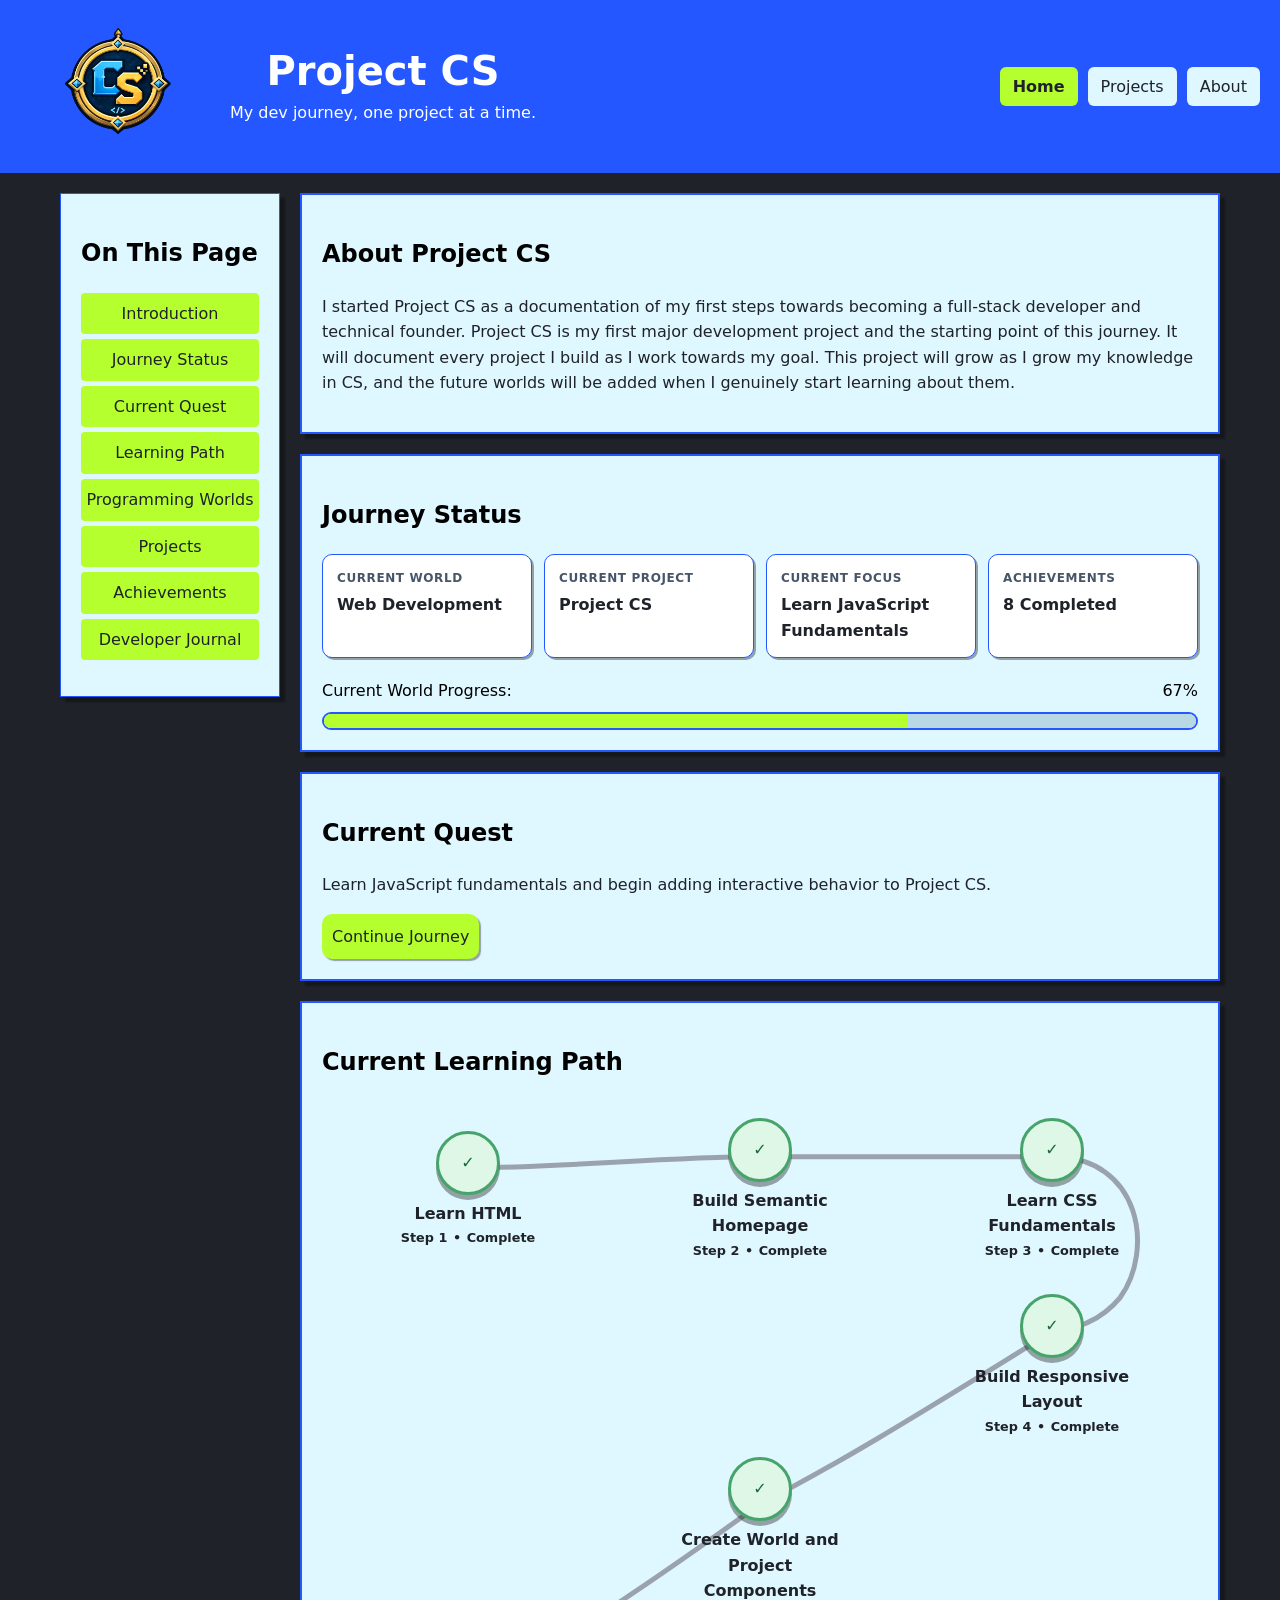
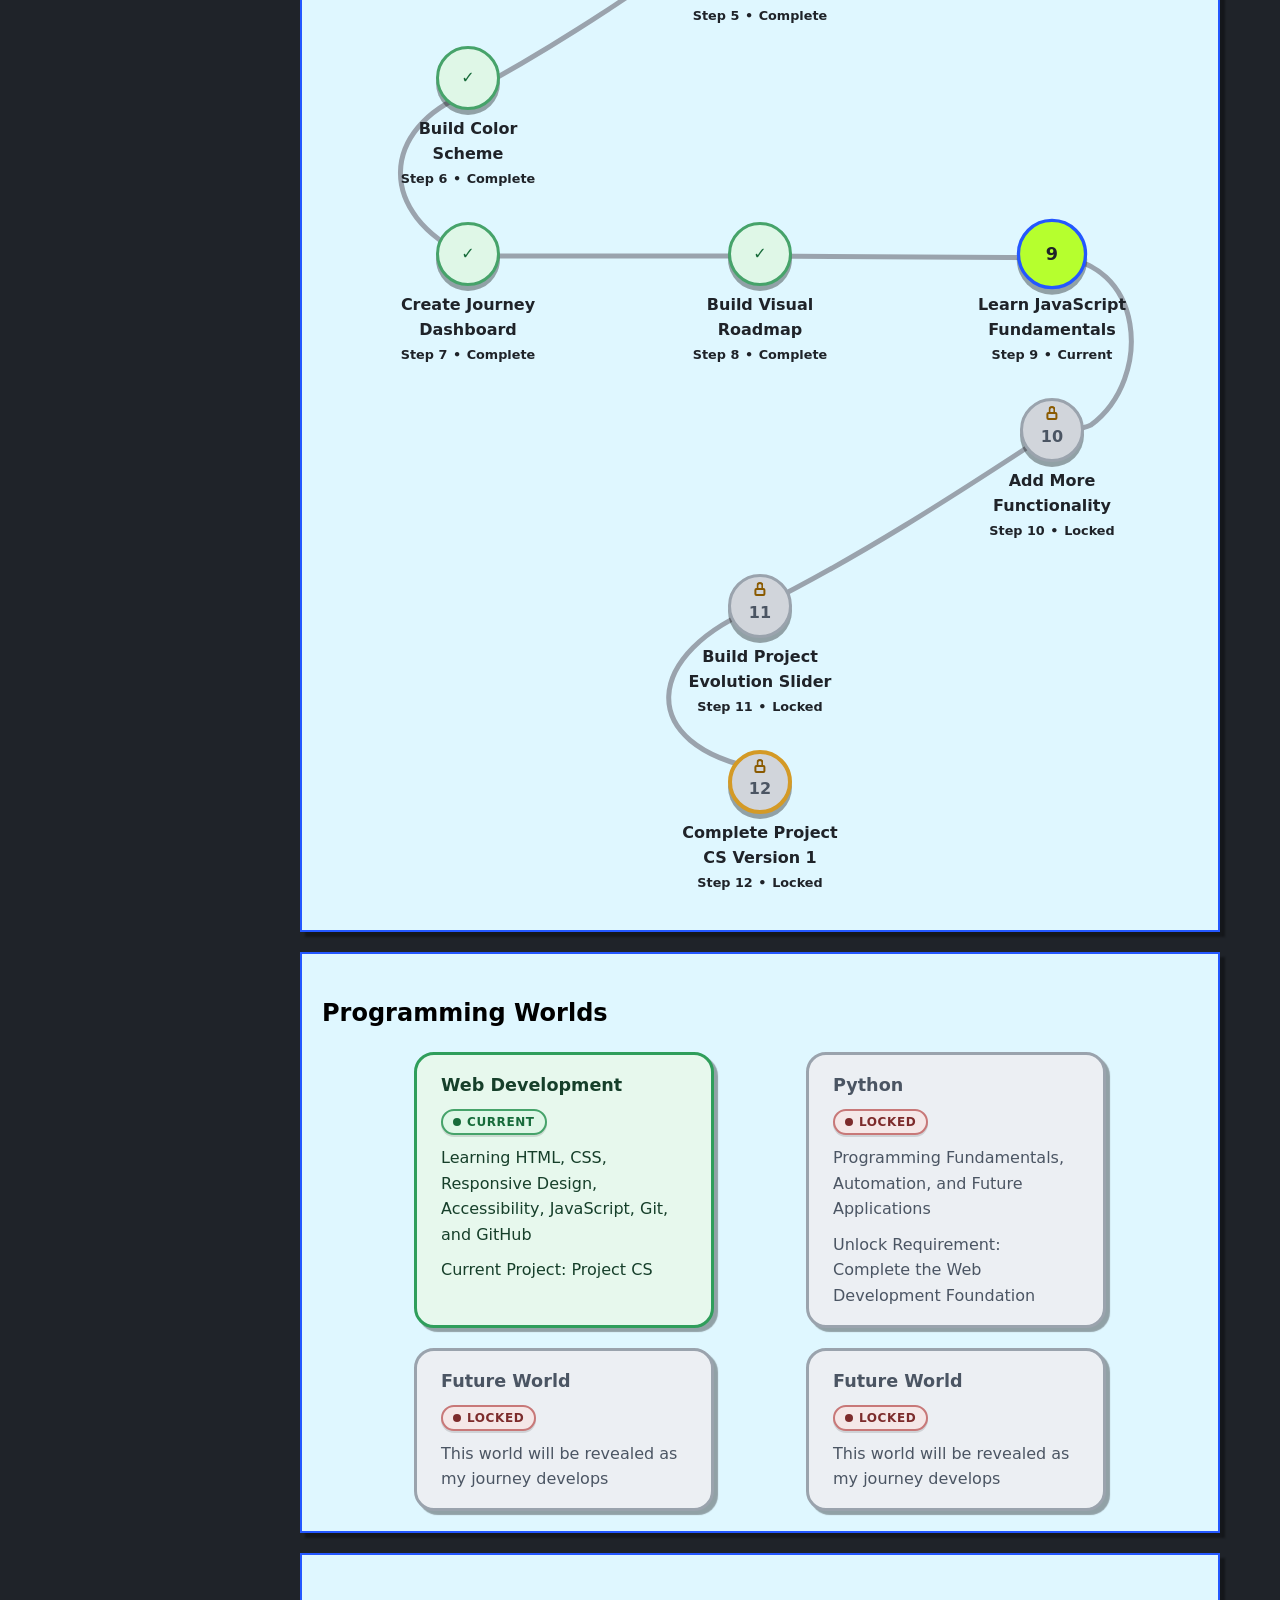
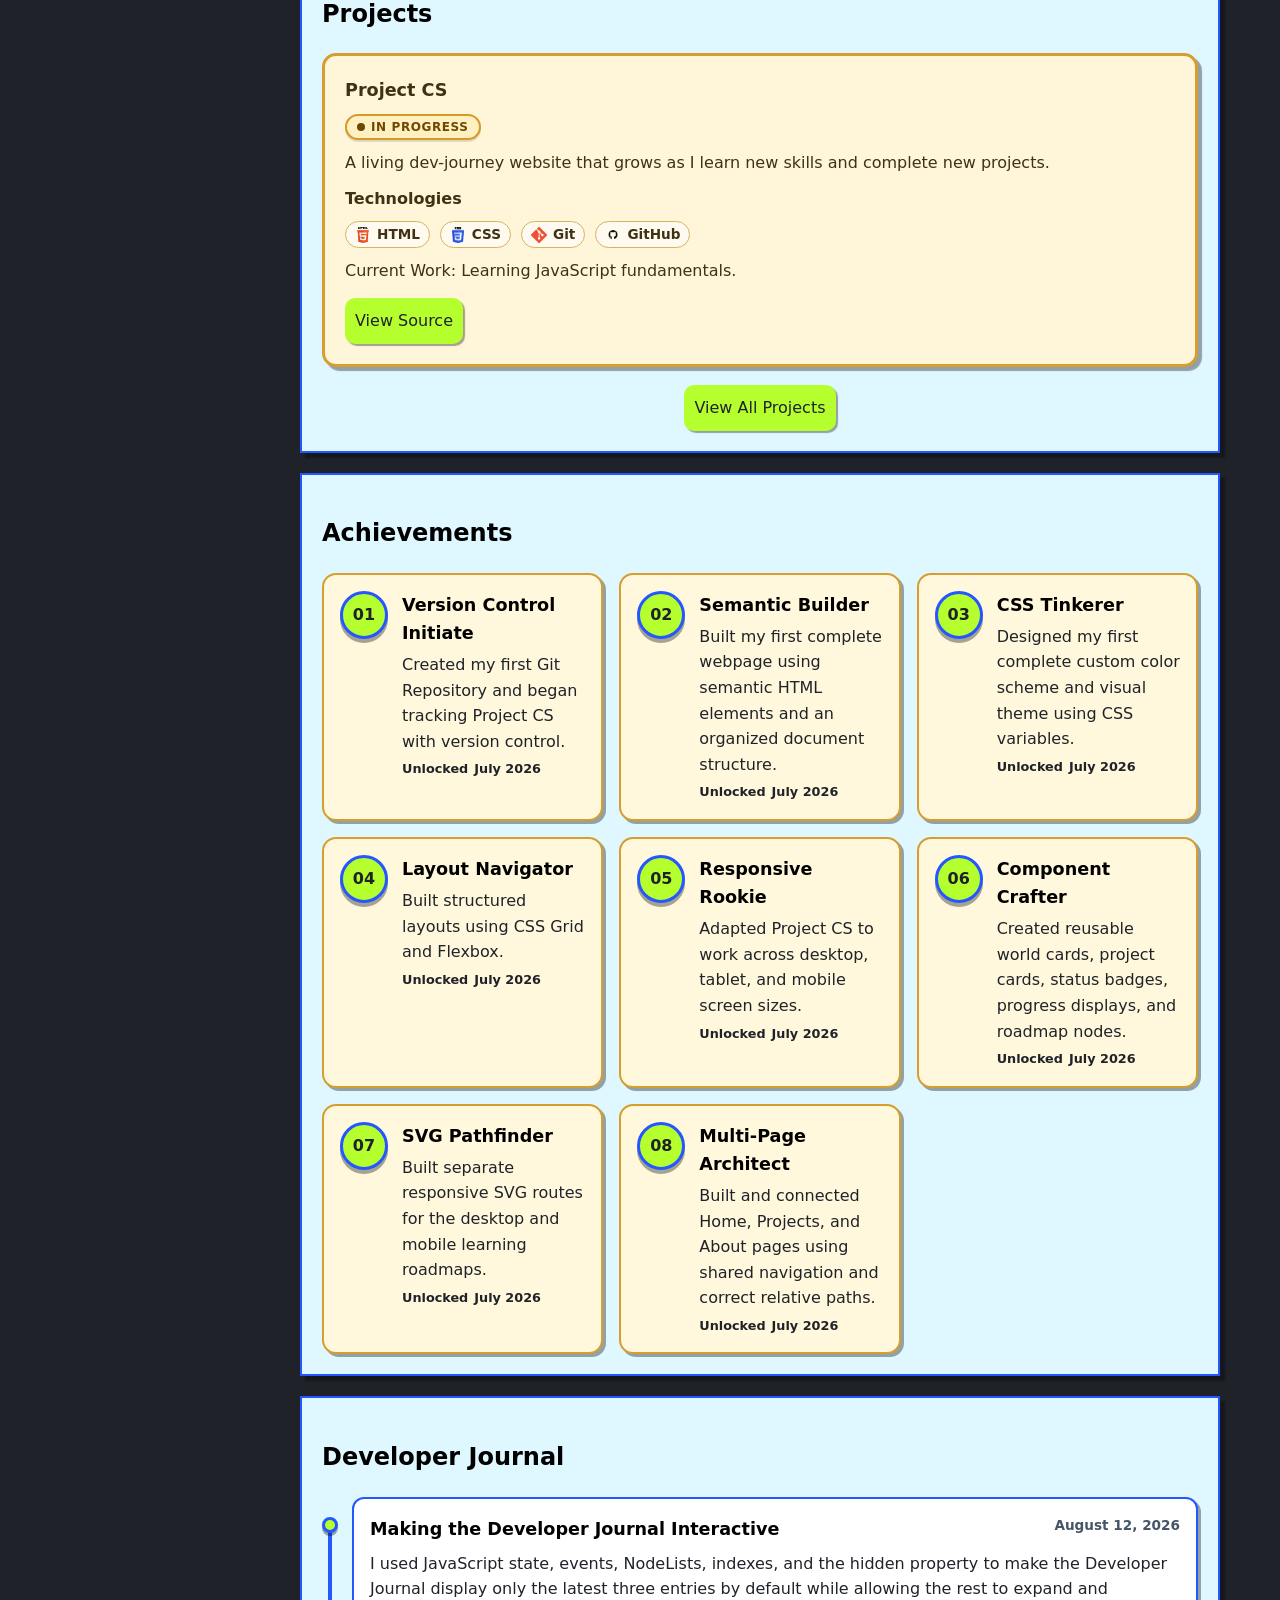
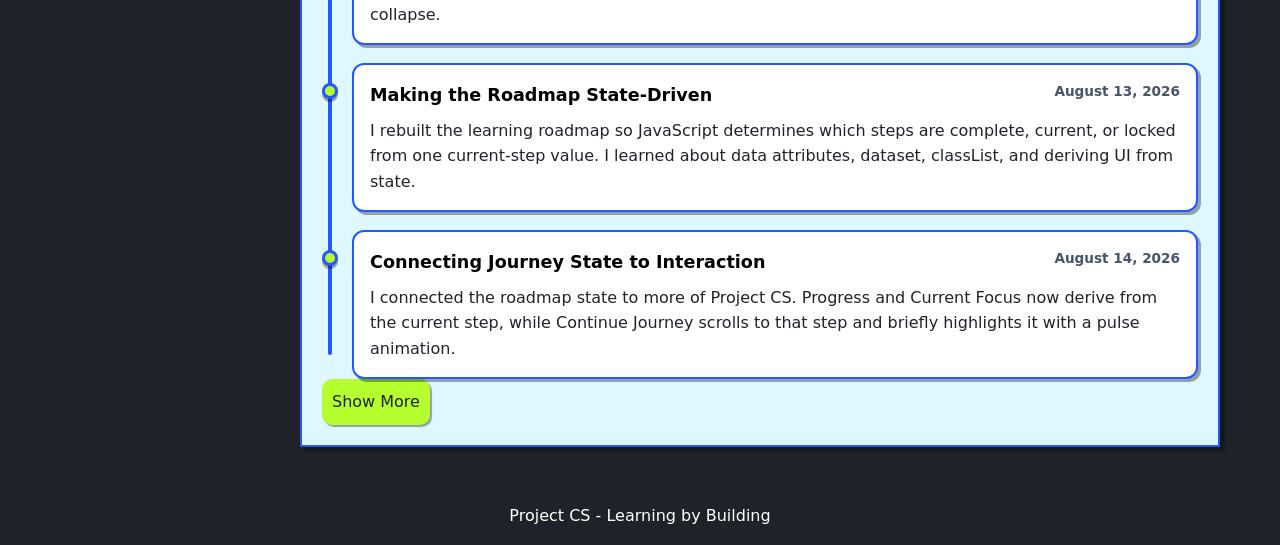
==== commit 9d10a0ed: "Updated the dev log on homepage." ====
--- a/index.html
+++ b/index.html
@@ -839,6 +839,95 @@
                 </p>
               </article>
             </li>
+            <li class="journal-item">
+              <span class="journal-marker" aria-hidden="true"></span>
+
+              <article class="journal-entry">
+                <div class="journal-heading">
+                  <h3>Starting JavaScript in Project CS</h3>
+                  <time datetime="2026-07-31">July 31, 2026</time>
+                </div>
+
+                <p>
+                  I began adding JavaScript to Project CS and learned how the
+                  DOM lets JavaScript select and update elements on the page. I
+                  also started moving homepage information away from being
+                  completely hard-coded.
+                </p>
+              </article>
+            </li>
+
+            <li class="journal-item">
+              <span class="journal-marker" aria-hidden="true"></span>
+
+              <article class="journal-entry">
+                <div class="journal-heading">
+                  <h3>Moving Toward a Data-Driven Homepage</h3>
+                  <time datetime="2026-08-02">August 2, 2026</time>
+                </div>
+
+                <p>
+                  I started organizing changing website information in
+                  JavaScript and using functions to update the homepage. This
+                  introduced the idea of keeping data separate from the HTML
+                  that displays it.
+                </p>
+              </article>
+            </li>
+
+            <li class="journal-item">
+              <span class="journal-marker" aria-hidden="true"></span>
+
+              <article class="journal-entry">
+                <div class="journal-heading">
+                  <h3>Making the Developer Journal Interactive</h3>
+                  <time datetime="2026-08-12">August 12, 2026</time>
+                </div>
+
+                <p>
+                  I used JavaScript state, events, NodeLists, indexes, and the
+                  hidden property to make the Developer Journal display only the
+                  latest three entries by default while allowing the rest to
+                  expand and collapse.
+                </p>
+              </article>
+            </li>
+
+            <li class="journal-item">
+              <span class="journal-marker" aria-hidden="true"></span>
+
+              <article class="journal-entry">
+                <div class="journal-heading">
+                  <h3>Making the Roadmap State-Driven</h3>
+                  <time datetime="2026-08-13">August 13, 2026</time>
+                </div>
+
+                <p>
+                  I rebuilt the learning roadmap so JavaScript determines which
+                  steps are complete, current, or locked from one current-step
+                  value. I learned about data attributes, dataset, classList,
+                  and deriving UI from state.
+                </p>
+              </article>
+            </li>
+
+            <li class="journal-item">
+              <span class="journal-marker" aria-hidden="true"></span>
+
+              <article class="journal-entry">
+                <div class="journal-heading">
+                  <h3>Connecting Journey State to Interaction</h3>
+                  <time datetime="2026-08-14">August 14, 2026</time>
+                </div>
+
+                <p>
+                  I connected the roadmap state to more of Project CS. Progress
+                  and Current Focus now derive from the current step, while
+                  Continue Journey scrolls to that step and briefly highlights
+                  it with a pulse animation.
+                </p>
+              </article>
+            </li>
           </ol>
           <button
             id="journal-toggle"
--- a/css/style.css
+++ b/css/style.css
@@ -24,7 +24,7 @@
   --roadmap-route: #9aa3ad;
   --roadmap-route-complete: #2457ff;
   --final-step-border: #d49a26;
-  --locked-icon-color: #7d2b2b;
+  --locked-icon-color: #8a5a00;
 }
 
 *,
@@ -831,6 +831,28 @@
   display: none !important;
 }
 
+.scroll-highlight .path-marker {
+  animation: pulse 0.75s ease-in-out 2;
+}
+
+@keyframes pulse {
+  0%,
+  100% {
+    transform: scale(1.1);
+    box-shadow:
+      0 5px 0 var(--shadow-color),
+      0 0 0 0 rgba(36, 87, 255, 0);
+  }
+
+  50% {
+    transform: scale(1.22);
+    box-shadow:
+      0 5px 0 var(--shadow-color),
+      0 0 0 10px rgba(36, 87, 255, 0.25),
+      0 0 18px rgba(182, 255, 46, 0.6);
+  }
+}
+
 @media (max-width: 900px) {
   .page-layout {
     grid-template-columns: 1fr;
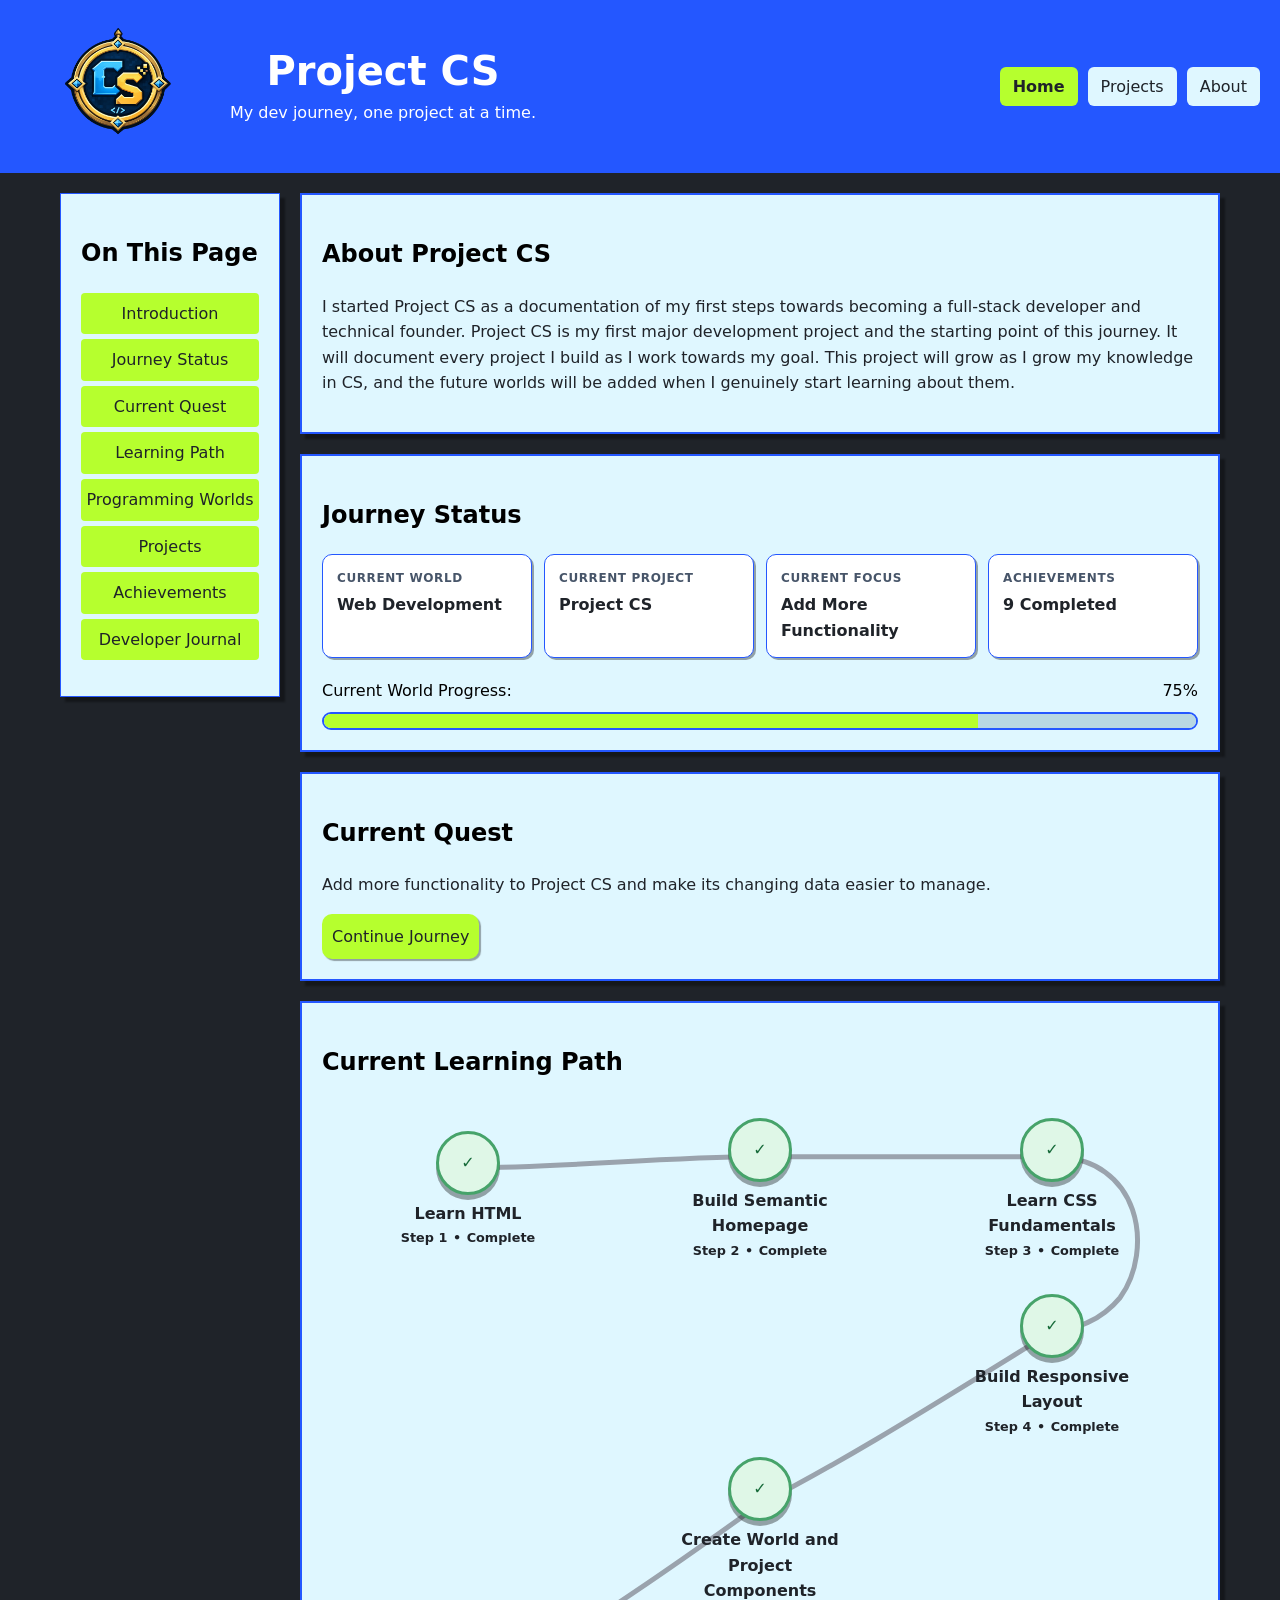
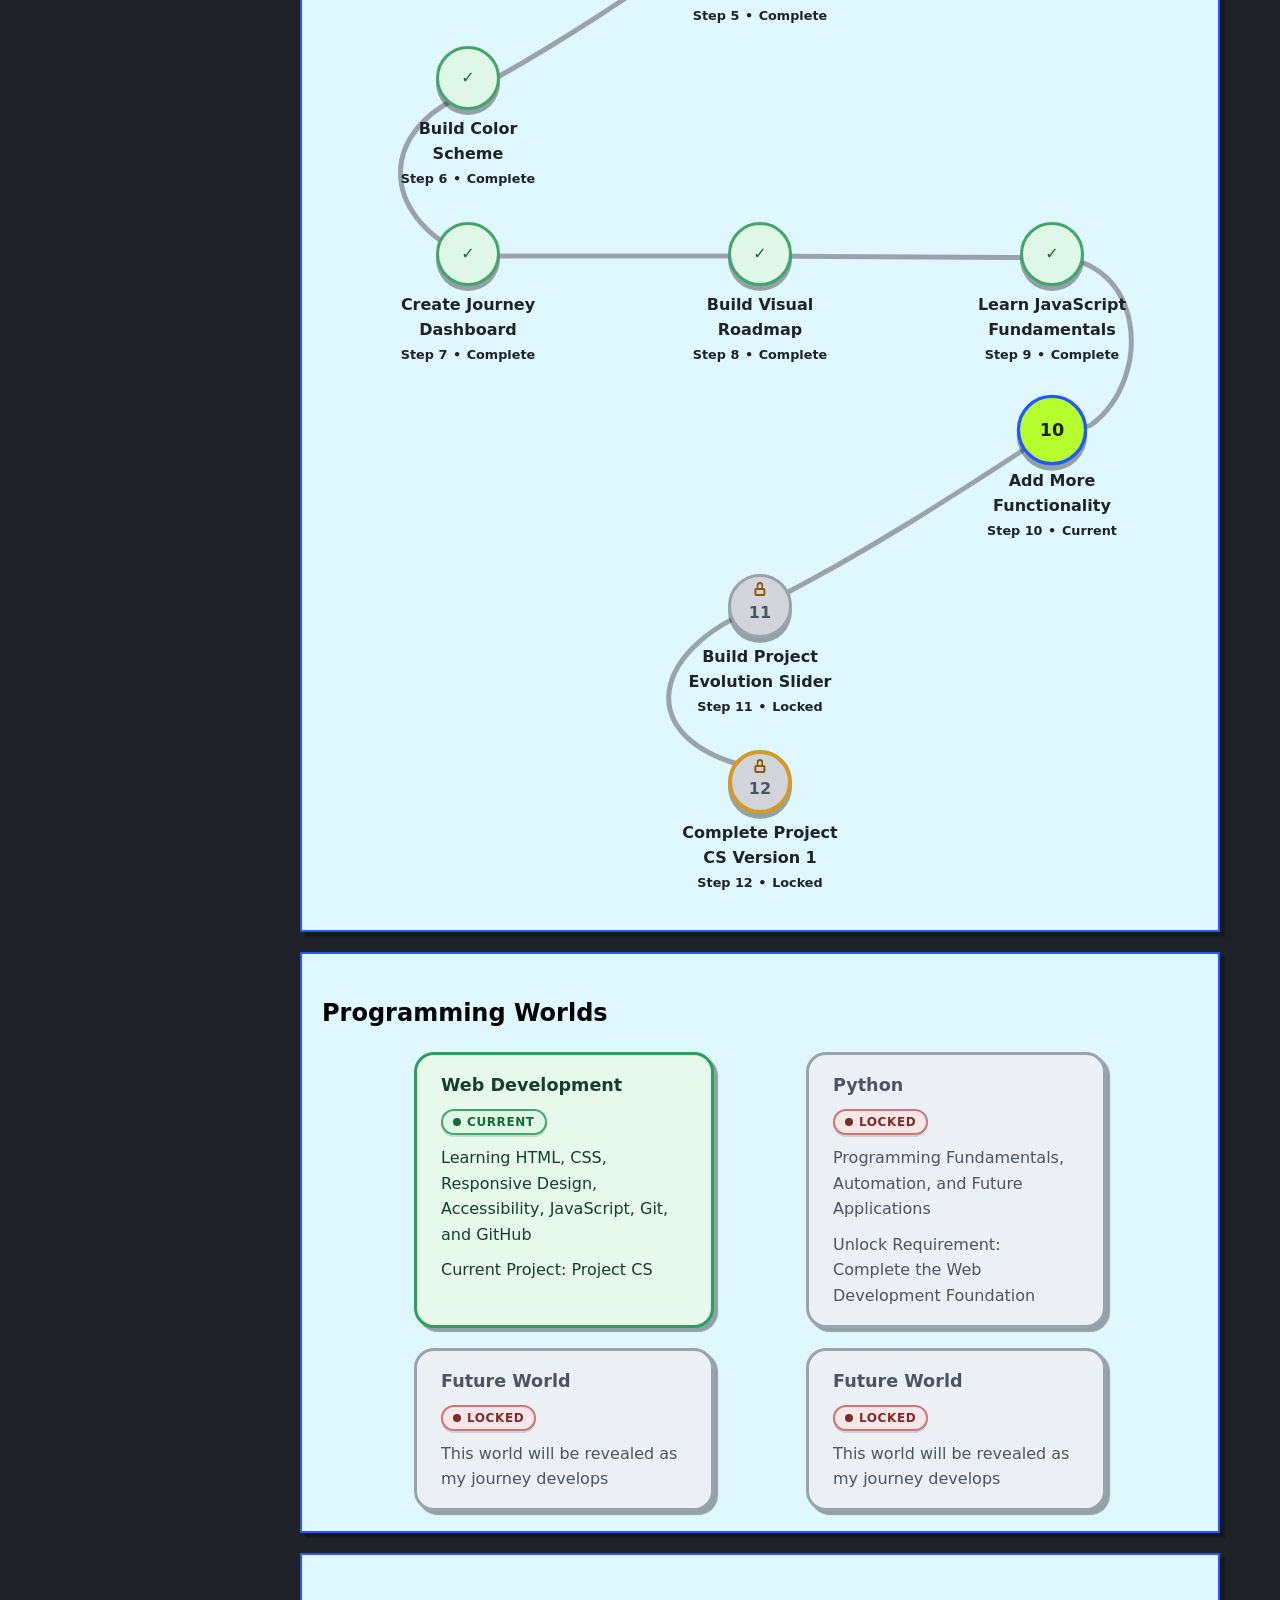
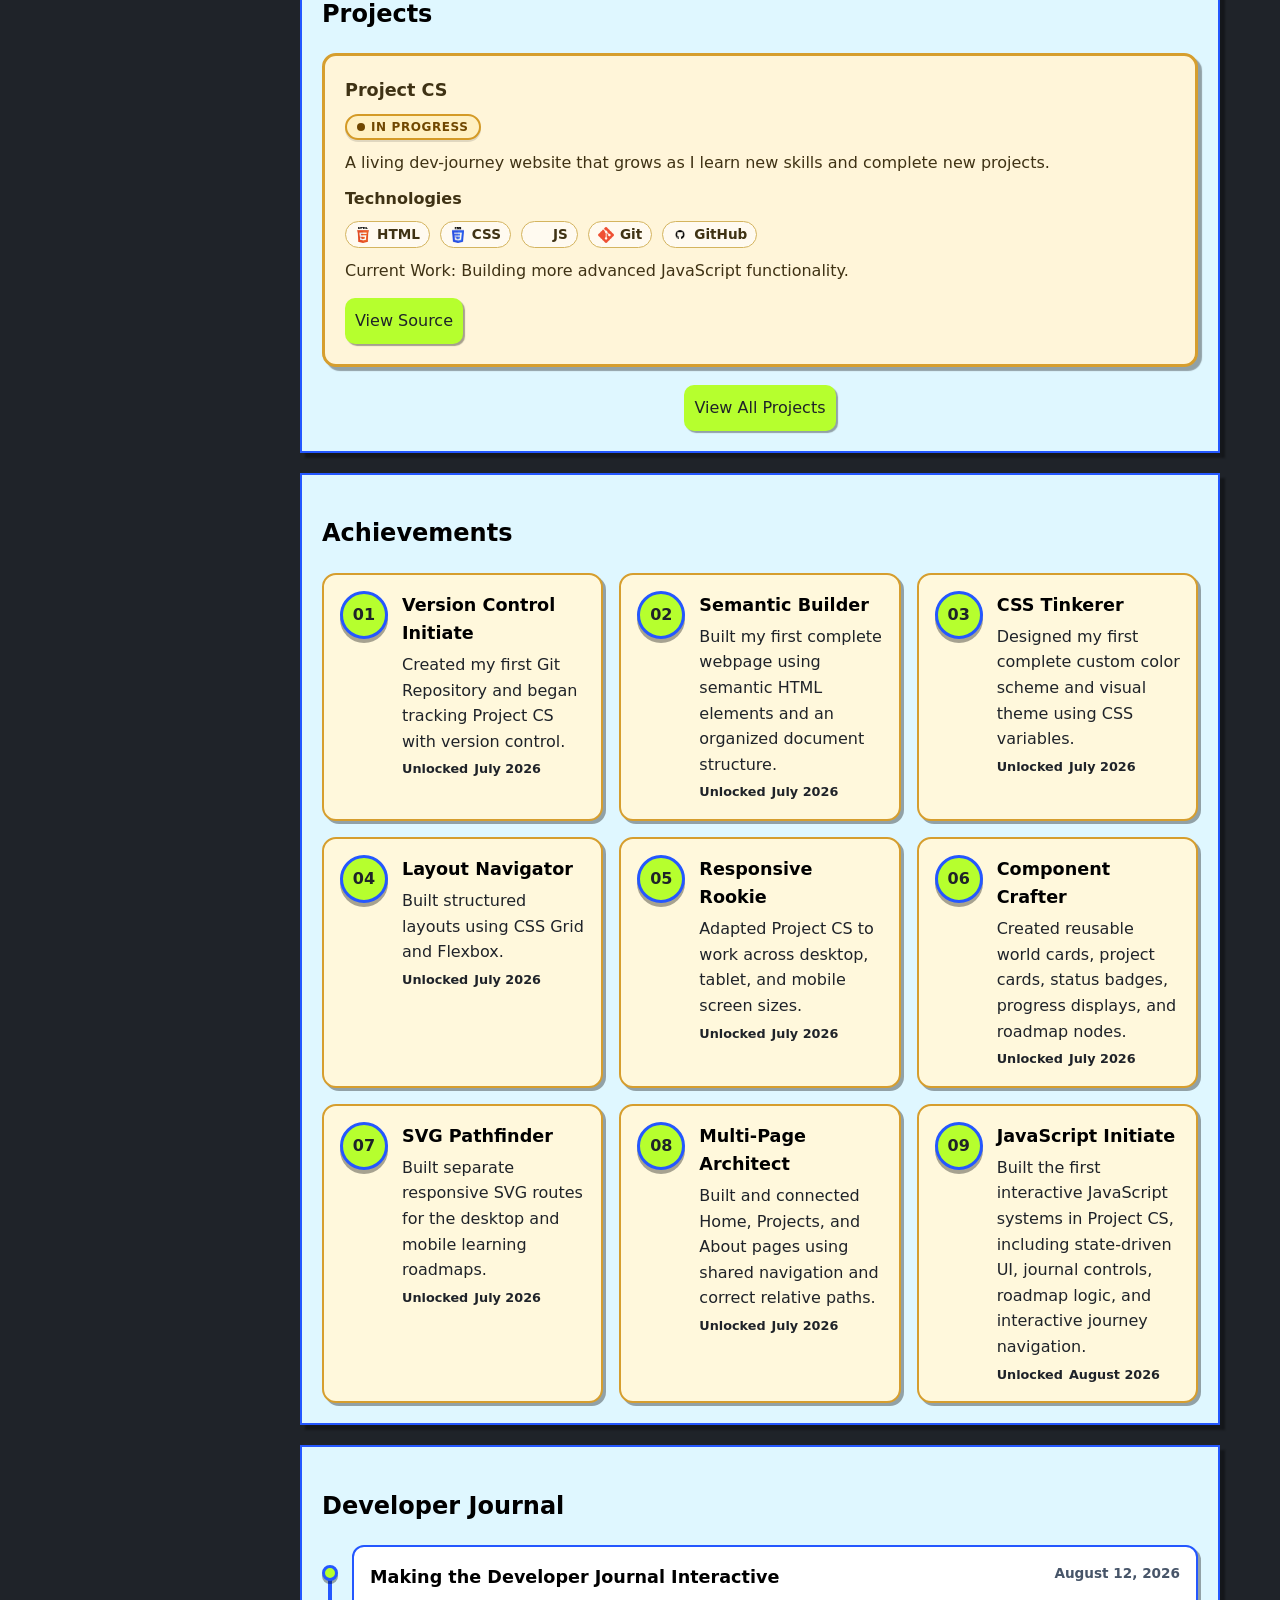
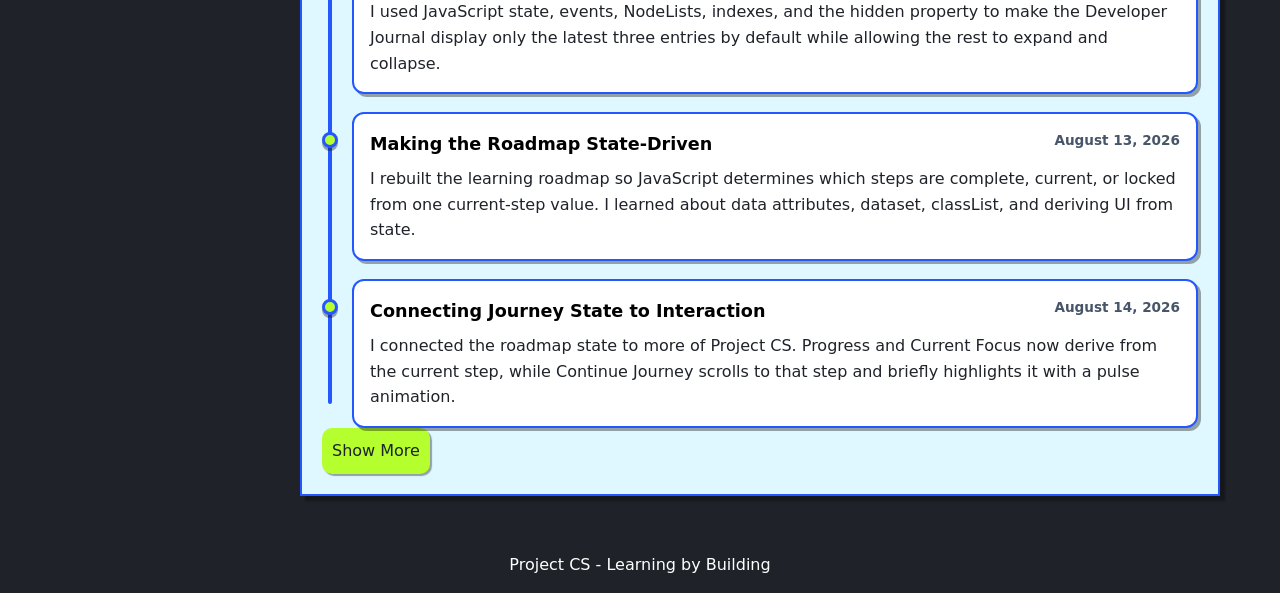
==== commit 1f3dcb49: "Added new tech badge for javascript in technologies." ====
--- a/index.html
+++ b/index.html
@@ -418,7 +418,14 @@
                   />
                   CSS
                 </li>
-                <!--Javascript will be added later-->
+                <li class="tech-tag">
+                  <img
+                    src="assets/images/javascript-logo.png"
+                    class="tech-icon"
+                    alt=""
+                  />
+                  JS
+                </li>
                 <li class="tech-tag">
                   <img
                     src="assets/images/git-logo.png"
@@ -591,6 +598,25 @@
                 </p>
               </div>
             </li>
+
+            <li class="achievement-card">
+              <span class="achievement-emblem" aria-hidden="true">09</span>
+
+              <div class="achievement-content">
+                <h3>JavaScript Initiate</h3>
+
+                <p>
+                  Built the first interactive JavaScript systems in Project CS,
+                  including state-driven UI, journal controls, roadmap logic,
+                  and interactive journey navigation.
+                </p>
+
+                <p class="achievement-meta">
+                  <span>Unlocked</span>
+                  <time datetime="2026-08">August 2026</time>
+                </p>
+              </div>
+            </li>
           </ul>
         </section>
 
@@ -936,7 +962,7 @@
             aria-expanded="false"
             aria-controls="journal-content"
           >
-            View Rest of Journal
+            Show More
           </button>
         </section>
       </main>
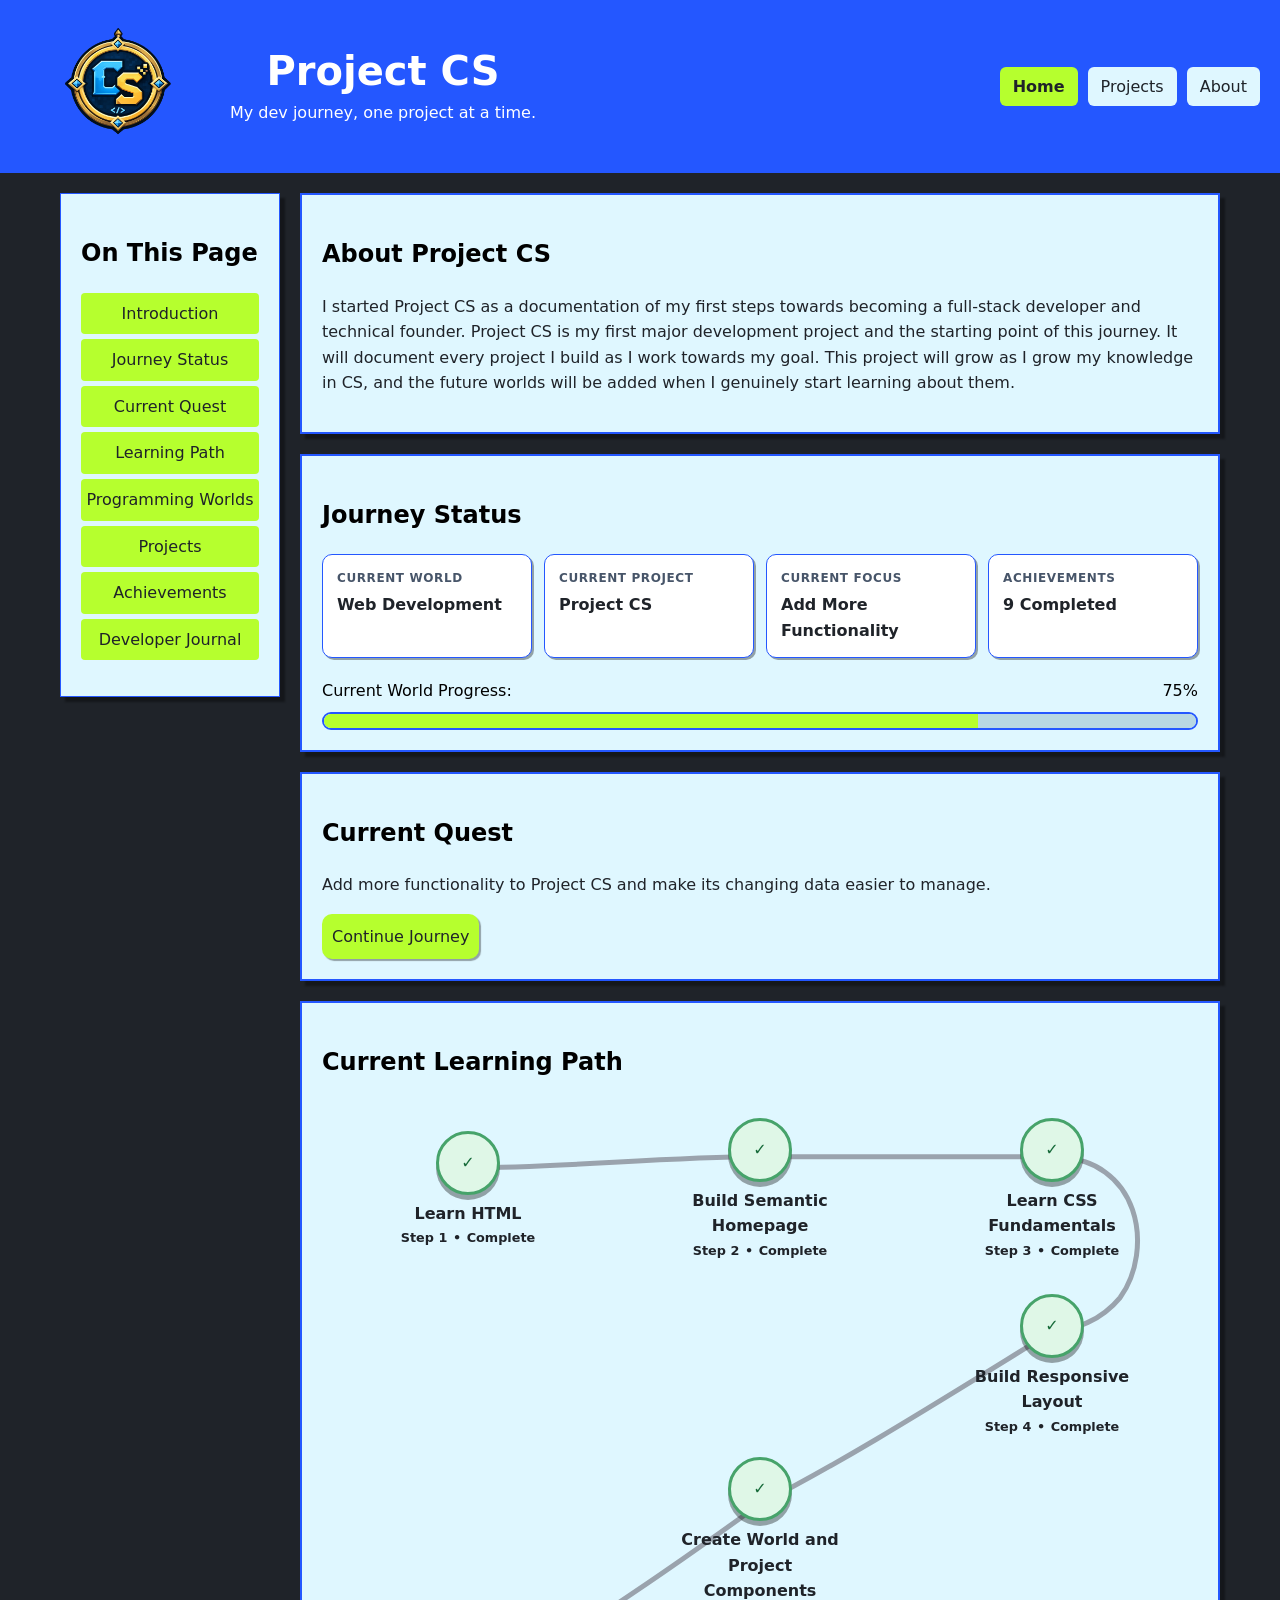
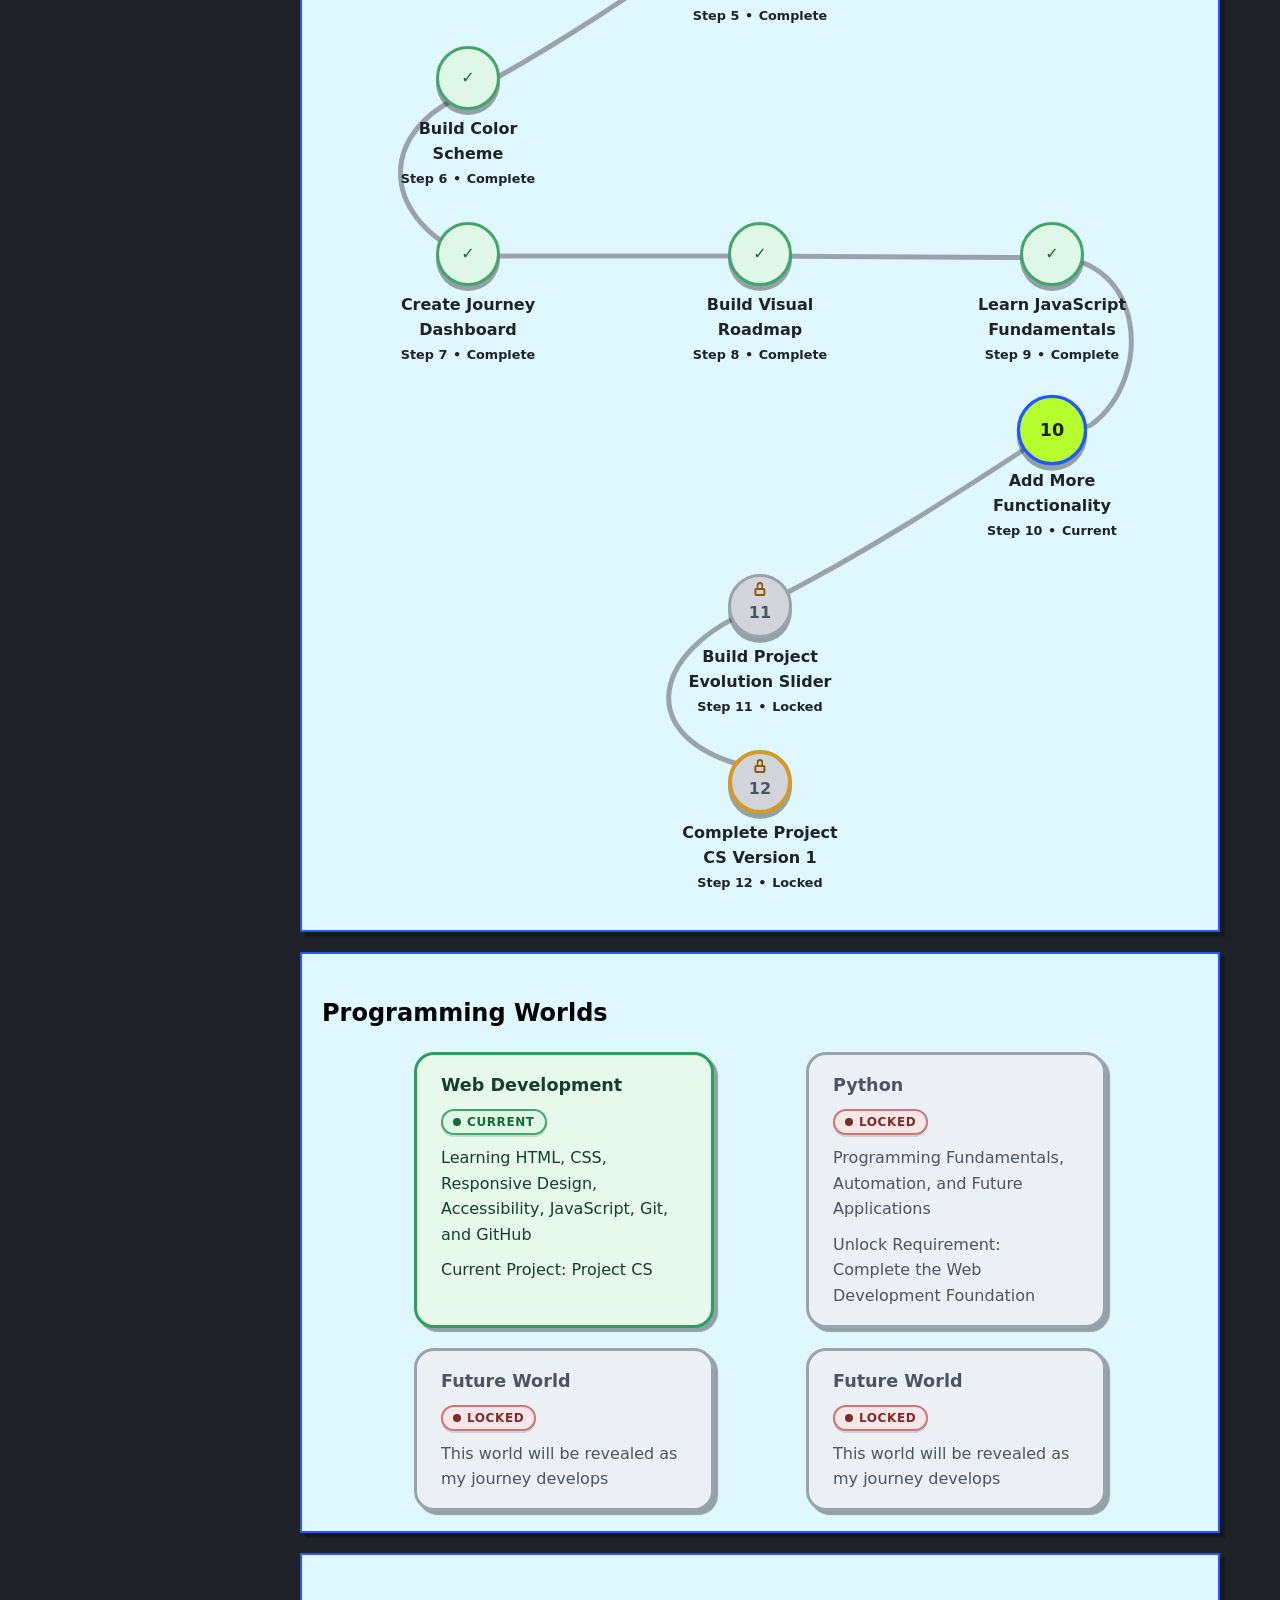
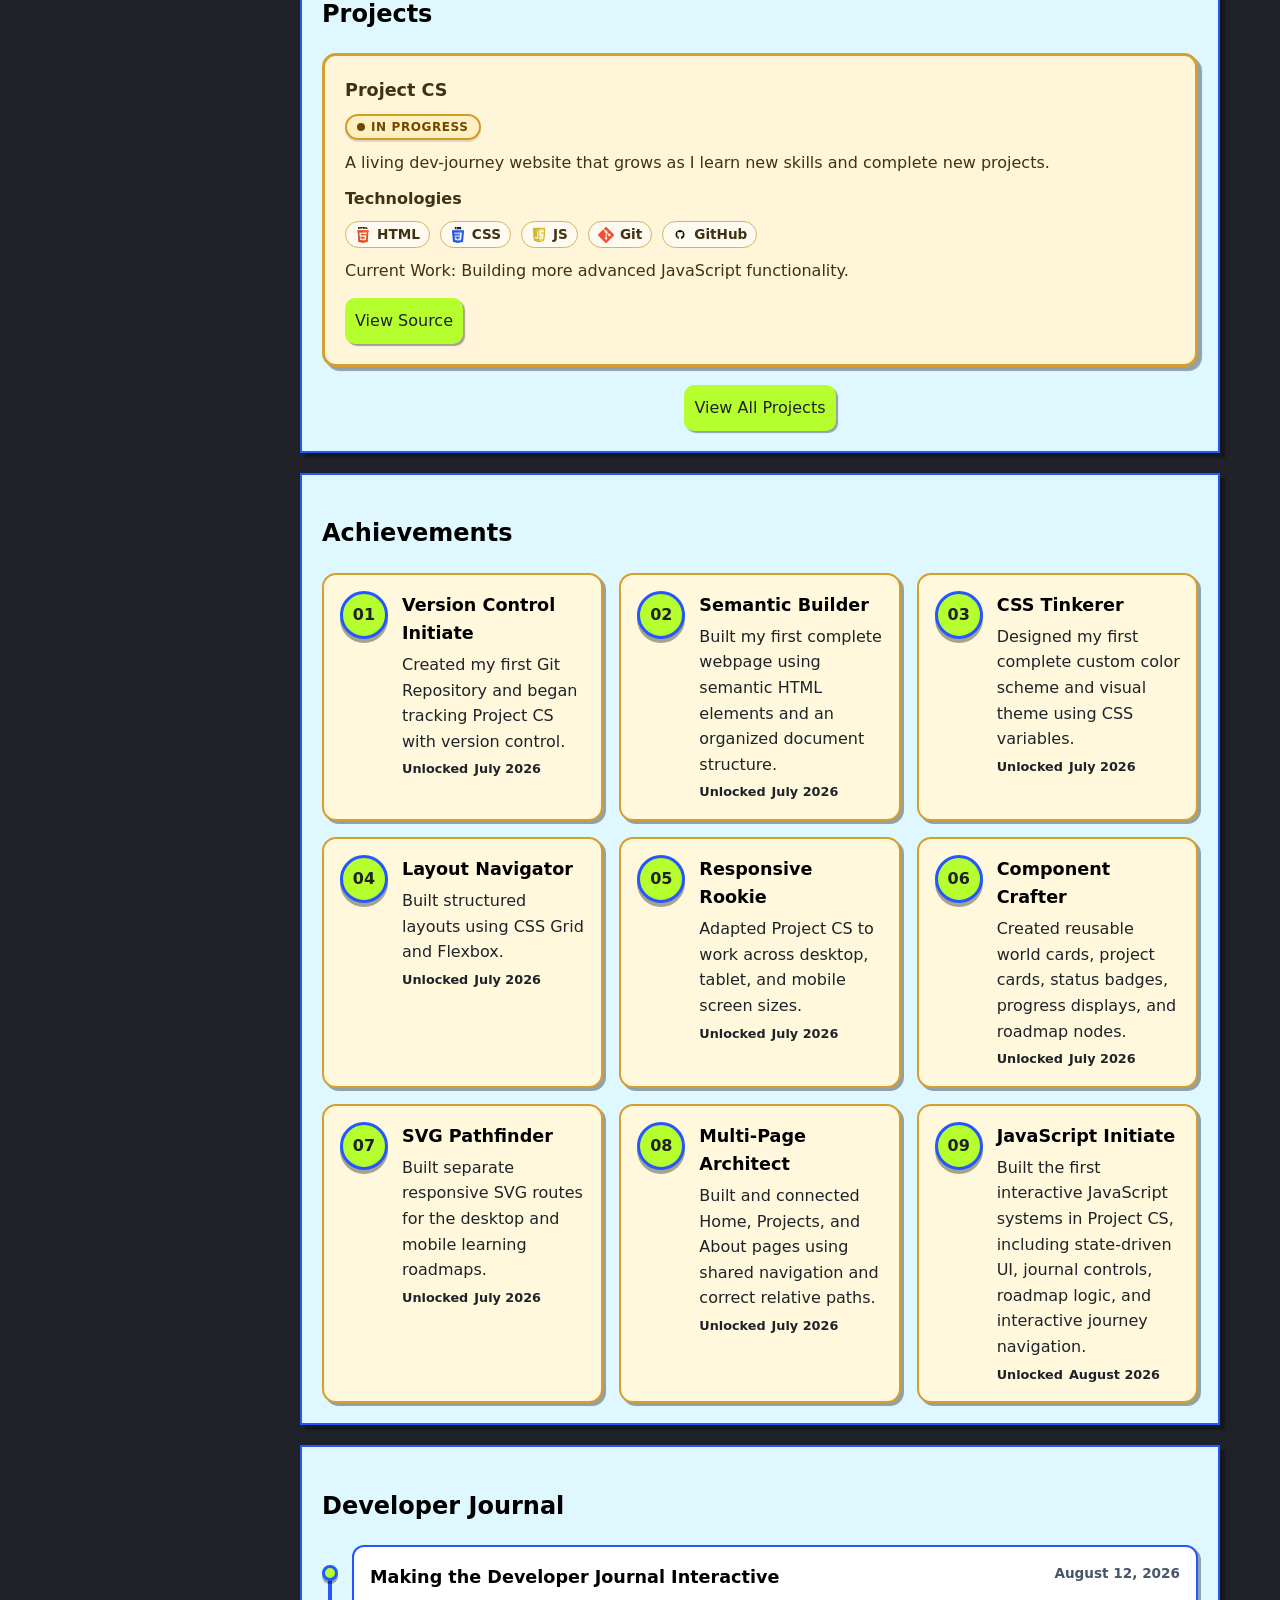
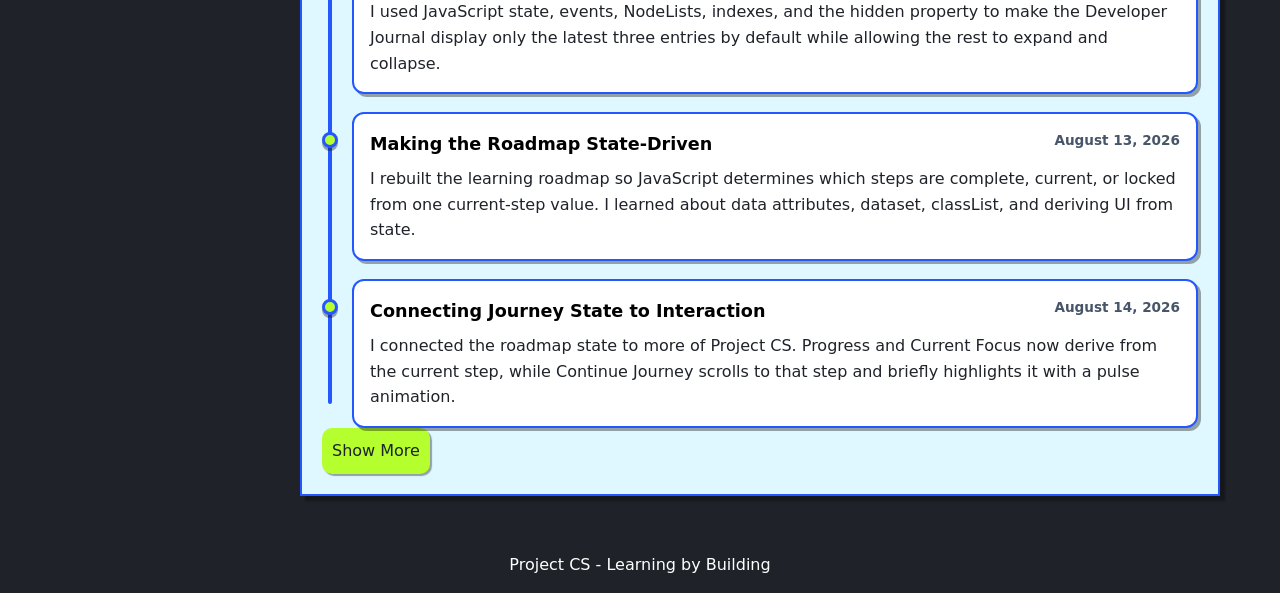
==== commit c7ae30b2: "Fixed Get / favicon.ico error" ====
--- a/index.html
+++ b/index.html
@@ -4,6 +4,11 @@
     <meta charset="UTF-8" />
     <meta name="viewport" content="width=device-width, initial-scale=1.0" />
     <link rel="stylesheet" href="css/style.css" />
+    <link
+      rel="icon"
+      type="image/png"
+      href="assets/images/project-cs-logo.png"
+    />
     <script src="js/main.js" defer></script>
     <title>Project CS - Home</title>
   </head>
